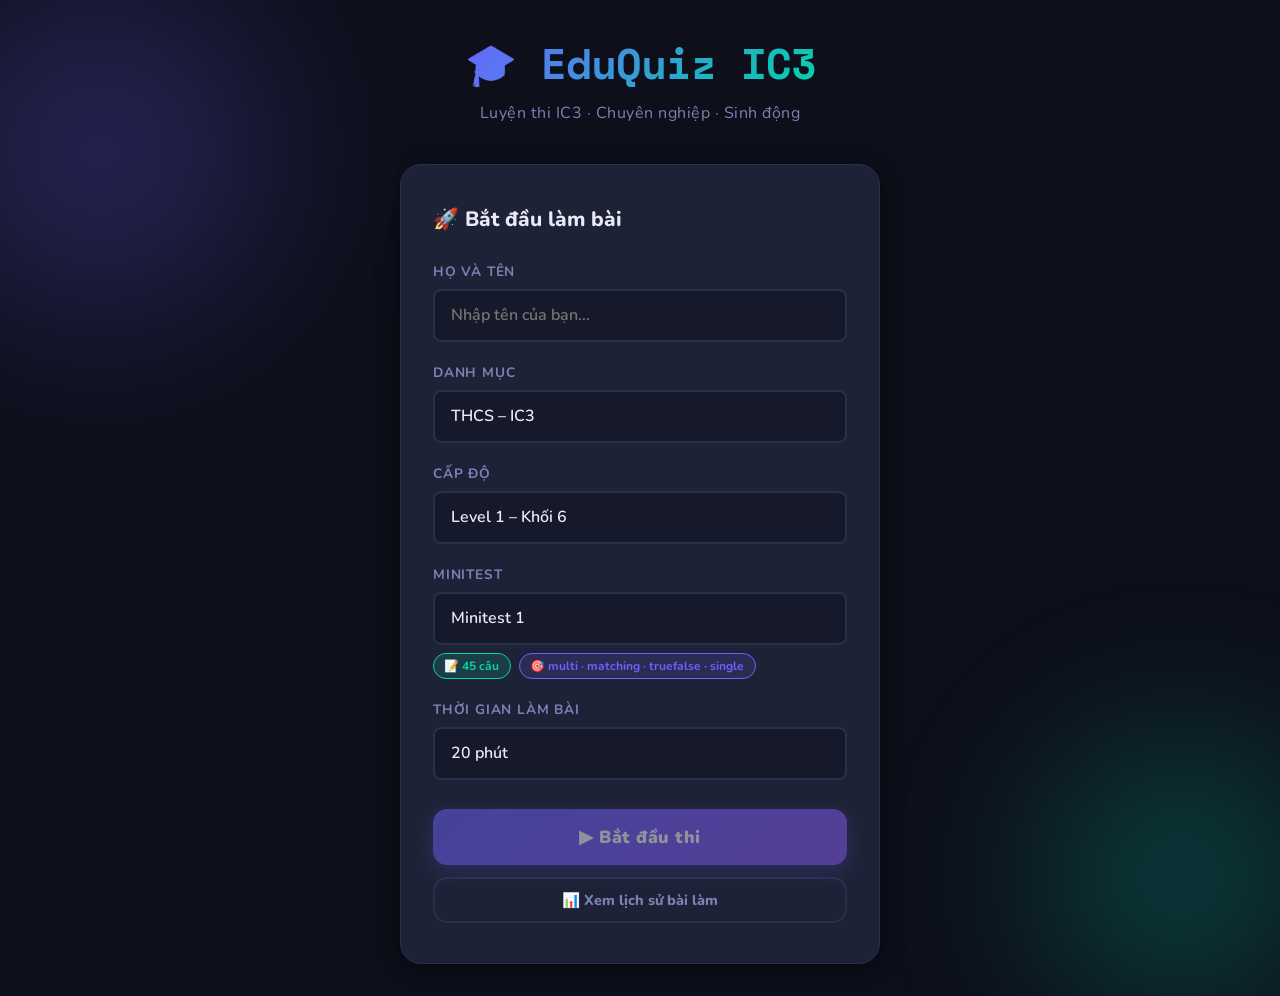
==== index.html @ 865aed41 "first commit" ====
<!DOCTYPE html>
<html lang="vi">
<head>
<meta charset="UTF-8">
<meta name="viewport" content="width=device-width, initial-scale=1.0">
<title>IC3 MiniTest – EduQuiz</title>
<link rel="preconnect" href="https://fonts.googleapis.com">
<link href="https://fonts.googleapis.com/css2?family=Nunito:wght@400;600;700;800;900&family=Space+Mono:wght@400;700&display=swap" rel="stylesheet">
<style>
:root {
  --bg:#0d0f1a; --surface:#161929; --card:#1e2236; --border:#2a2f4a;
  --text:#e8eaf6; --muted:#7b82b4;
  --accent1:#6c63ff; --accent2:#00d4aa; --accent3:#ff6b6b;
  --accent4:#ffd166; --accent5:#06d6a0; --orange:#f4845f;
  --radius:14px; --radius-sm:8px; --shadow:0 4px 24px rgba(0,0,0,.45);
}
*,*::before,*::after{box-sizing:border-box;margin:0;padding:0}
html{font-size:16px}
body{font-family:'Nunito',sans-serif;background:var(--bg);color:var(--text);min-height:100vh;overflow-x:hidden}

/* LOBBY */
#lobby{min-height:100vh;display:flex;flex-direction:column;align-items:center;justify-content:center;padding:2rem 1rem;position:relative;overflow:hidden}
#lobby::before,#lobby::after{content:'';position:absolute;border-radius:50%;filter:blur(80px);opacity:.35;pointer-events:none;animation:float 8s ease-in-out infinite alternate}
#lobby::before{width:500px;height:500px;background:radial-gradient(circle,var(--accent1),transparent 70%);top:-100px;left:-150px}
#lobby::after{width:400px;height:400px;background:radial-gradient(circle,var(--accent2),transparent 70%);bottom:-80px;right:-100px;animation-delay:-4s}
@keyframes float{from{transform:translateY(0) scale(1)}to{transform:translateY(40px) scale(1.05)}}
.lobby-logo{font-family:'Space Mono',monospace;font-size:2.6rem;font-weight:700;letter-spacing:-1px;margin-bottom:.5rem;background:linear-gradient(135deg,var(--accent1),var(--accent2));-webkit-background-clip:text;-webkit-text-fill-color:transparent}
.lobby-tagline{color:var(--muted);font-size:1rem;margin-bottom:2.5rem;letter-spacing:.5px}
.lobby-card{background:var(--card);border:1px solid var(--border);border-radius:calc(var(--radius)*1.5);padding:2.5rem 2rem;width:100%;max-width:480px;box-shadow:var(--shadow);position:relative;z-index:1}
.lobby-card h2{font-size:1.3rem;font-weight:800;margin-bottom:1.8rem;display:flex;align-items:center;gap:.6rem}
.form-group{margin-bottom:1.3rem}
.form-group label{display:block;font-size:.85rem;font-weight:700;color:var(--muted);text-transform:uppercase;letter-spacing:.8px;margin-bottom:.5rem}
.form-group input,.form-group select{width:100%;padding:.85rem 1rem;background:var(--surface);border:2px solid var(--border);border-radius:var(--radius-sm);color:var(--text);font-family:'Nunito',sans-serif;font-size:1rem;font-weight:600;outline:none;transition:border-color .2s,box-shadow .2s;appearance:none;-webkit-appearance:none}
.form-group input:focus,.form-group select:focus{border-color:var(--accent1);box-shadow:0 0 0 3px rgba(108,99,255,.2)}
.form-group select option{background:var(--surface)}
.btn-start{width:100%;padding:1rem;background:linear-gradient(135deg,var(--accent1),#8b5cf6);border:none;border-radius:var(--radius);color:#fff;font-family:'Nunito',sans-serif;font-size:1.1rem;font-weight:900;cursor:pointer;letter-spacing:.5px;margin-top:.5rem;transition:transform .15s,box-shadow .15s,opacity .15s;box-shadow:0 6px 20px rgba(108,99,255,.4)}
.btn-start:hover{transform:translateY(-2px);box-shadow:0 10px 28px rgba(108,99,255,.5)}
.btn-start:disabled{opacity:.5;cursor:not-allowed;transform:none}
.minitest-meta{display:flex;gap:.5rem;flex-wrap:wrap;margin-top:.5rem}
.chip{font-size:.75rem;font-weight:700;padding:.25rem .65rem;border-radius:100px;background:var(--surface);border:1px solid var(--border);color:var(--muted)}
.chip.green{background:rgba(6,214,160,.15);border-color:var(--accent5);color:var(--accent5)}
.chip.purple{background:rgba(108,99,255,.15);border-color:var(--accent1);color:var(--accent1)}

/* EXAM */
#exam{display:none;min-height:100vh;flex-direction:column}
.topbar{position:sticky;top:0;z-index:100;background:var(--surface);border-bottom:1px solid var(--border);display:flex;align-items:center;gap:1rem;padding:.75rem 1.5rem;flex-wrap:wrap}
.topbar-brand{font-family:'Space Mono',monospace;font-size:1rem;font-weight:700;background:linear-gradient(135deg,var(--accent1),var(--accent2));-webkit-background-clip:text;-webkit-text-fill-color:transparent;white-space:nowrap}
.topbar-info{display:flex;align-items:center;gap:.4rem;font-size:.82rem;font-weight:700;color:var(--muted);white-space:nowrap}
.timer-wrap{display:flex;align-items:center;gap:.5rem;background:var(--card);border:2px solid var(--border);border-radius:var(--radius-sm);padding:.35rem .9rem;margin-left:auto}
#timer-display{font-family:'Space Mono',monospace;font-size:1.05rem;font-weight:700;color:var(--accent2);min-width:5ch;transition:color .3s}
#timer-display.warning{color:var(--accent4);animation:pulse .8s ease-in-out infinite}
#timer-display.danger{color:var(--accent3);animation:pulse .4s ease-in-out infinite}
@keyframes pulse{0%,100%{opacity:1}50%{opacity:.5}}
.progress-bar-wrap{width:100%;height:4px;background:var(--border)}
.progress-bar-fill{height:100%;background:linear-gradient(90deg,var(--accent1),var(--accent2));transition:width .3s ease;border-radius:2px}
.btn-submit-top{padding:.5rem 1.2rem;background:linear-gradient(135deg,var(--accent3),#e05252);border:none;border-radius:var(--radius-sm);color:#fff;font-family:'Nunito',sans-serif;font-size:.88rem;font-weight:800;cursor:pointer;transition:transform .15s,box-shadow .15s;box-shadow:0 3px 10px rgba(255,107,107,.3);white-space:nowrap}
.btn-submit-top:hover{transform:translateY(-1px);box-shadow:0 6px 14px rgba(255,107,107,.4)}
.exam-body{display:flex;flex:1;overflow:hidden;height:calc(100vh - 56px)}
.sidebar{width:220px;min-width:220px;background:var(--surface);border-right:1px solid var(--border);overflow-y:auto;padding:1rem .75rem;display:flex;flex-direction:column;gap:.5rem}
.sidebar-title{font-size:.75rem;font-weight:800;text-transform:uppercase;letter-spacing:1px;color:var(--muted);padding:0 .25rem .5rem;border-bottom:1px solid var(--border);margin-bottom:.25rem}
.q-grid{display:grid;grid-template-columns:repeat(4,1fr);gap:.35rem}
.q-btn{aspect-ratio:1;border:2px solid var(--border);border-radius:var(--radius-sm);background:var(--card);color:var(--muted);font-family:'Nunito',sans-serif;font-size:.78rem;font-weight:800;cursor:pointer;display:flex;align-items:center;justify-content:center;transition:all .15s;position:relative}
.q-btn:hover{border-color:var(--accent1);color:var(--accent1)}
.q-btn.active{border-color:var(--accent1);background:rgba(108,99,255,.2);color:var(--accent1)}
.q-btn.answered{border-color:var(--accent2);background:rgba(0,212,170,.15);color:var(--accent2)}
.q-btn.flagged{border-color:var(--accent4);background:rgba(255,209,102,.1)}
.q-btn.flagged::after{content:'⚑';position:absolute;top:-4px;right:-4px;font-size:.6rem;color:var(--accent4)}
.q-btn.answered.flagged{border-color:var(--accent4)}
.legend{margin-top:auto;padding-top:.75rem;border-top:1px solid var(--border);display:flex;flex-direction:column;gap:.35rem}
.legend-item{display:flex;align-items:center;gap:.5rem;font-size:.72rem;color:var(--muted)}
.legend-dot{width:10px;height:10px;border-radius:2px;border:2px solid}
.legend-dot.answered{border-color:var(--accent2);background:rgba(0,212,170,.3)}
.legend-dot.flagged{border-color:var(--accent4);background:rgba(255,209,102,.2)}
.legend-dot.unanswered{border-color:var(--border);background:var(--card)}
.q-panel{flex:1;overflow-y:auto;padding:2rem 2rem 5rem;max-width:860px;margin:0 auto;width:100%}
.q-card{background:var(--card);border:1px solid var(--border);border-radius:var(--radius);padding:2rem;margin-bottom:1.5rem;animation:slideIn .25s ease}
@keyframes slideIn{from{opacity:0;transform:translateY(12px)}to{opacity:1;transform:translateY(0)}}
.q-header{display:flex;align-items:flex-start;gap:1rem;margin-bottom:1.5rem}
.q-badge{flex-shrink:0;width:38px;height:38px;border-radius:10px;background:linear-gradient(135deg,var(--accent1),#8b5cf6);display:flex;align-items:center;justify-content:center;font-family:'Space Mono',monospace;font-size:.82rem;font-weight:700;color:#fff}
.q-meta{display:flex;flex-direction:column;gap:.3rem;flex:1}
.q-type-badge{display:inline-flex;align-items:center;gap:.3rem;font-size:.72rem;font-weight:800;text-transform:uppercase;letter-spacing:.8px;padding:.2rem .6rem;border-radius:100px;background:rgba(108,99,255,.15);color:var(--accent1);border:1px solid rgba(108,99,255,.3);width:fit-content}
.q-text{font-size:1.05rem;font-weight:700;line-height:1.65;color:var(--text)}
.q-img-notice{display:flex;align-items:center;gap:.6rem;padding:.65rem 1rem;background:rgba(255,209,102,.07);border:1px dashed rgba(255,209,102,.4);border-radius:var(--radius-sm);font-size:.82rem;color:var(--accent4);margin-bottom:1rem;font-weight:700}

/* options */
.options-list{display:flex;flex-direction:column;gap:.65rem}
.option-btn{display:flex;align-items:flex-start;gap:.9rem;padding:1rem 1.1rem;background:var(--surface);border:2px solid var(--border);border-radius:var(--radius);cursor:pointer;transition:border-color .15s,background .15s,transform .1s;text-align:left;width:100%;font-family:'Nunito',sans-serif;font-size:.97rem;font-weight:600;color:var(--text);line-height:1.5}
.option-btn:hover{border-color:var(--accent1);background:rgba(108,99,255,.07);transform:translateX(3px)}
.option-btn.selected{border-color:var(--accent1);background:rgba(108,99,255,.15);transform:translateX(3px)}
.option-btn.selected.c0{border-color:#e040fb;background:rgba(224,64,251,.12)}
.option-btn.selected.c1{border-color:var(--accent4);background:rgba(255,209,102,.1)}
.option-btn.selected.c2{border-color:var(--accent2);background:rgba(0,212,170,.1)}
.option-btn.selected.c3{border-color:var(--orange);background:rgba(244,132,95,.1)}
.option-btn.selected.c4{border-color:#38bdf8;background:rgba(56,189,248,.1)}
.option-btn.selected.c5{border-color:var(--accent5);background:rgba(6,214,160,.1)}
.option-marker{flex-shrink:0;width:28px;height:28px;border-radius:50%;border:2px solid var(--border);display:flex;align-items:center;justify-content:center;font-size:.8rem;font-weight:800;color:var(--muted);background:var(--card);transition:all .15s;font-family:'Space Mono',monospace}
.option-btn.selected .option-marker{background:var(--accent1);border-color:var(--accent1);color:#fff}
.option-btn:hover .option-marker{border-color:var(--accent1);color:var(--accent1)}
.option-btn.multi-style .option-marker{border-radius:6px}

/* true/false */
.tf-table{width:100%;border-collapse:separate;border-spacing:0 .5rem}
.tf-table th{font-size:.78rem;font-weight:800;text-transform:uppercase;letter-spacing:.8px;color:var(--muted);padding:.5rem .75rem}
.tf-table th:last-child,.tf-table th:nth-last-child(2){text-align:center;width:80px}
.tf-row td{background:var(--surface);padding:.85rem .75rem;font-size:.95rem;font-weight:600;border:1px solid var(--border)}
.tf-row td:first-child{border-radius:var(--radius-sm) 0 0 var(--radius-sm);padding-left:1.1rem}
.tf-row td:last-child{border-radius:0 var(--radius-sm) var(--radius-sm) 0}
.tf-btn-cell{text-align:center;border-left:none !important}
.tf-btn{width:64px;padding:.45rem .5rem;border-radius:var(--radius-sm);border:2px solid var(--border);background:var(--card);color:var(--muted);font-family:'Nunito',sans-serif;font-size:.82rem;font-weight:800;cursor:pointer;transition:all .15s}
.tf-btn:hover{border-color:var(--accent1);color:var(--accent1)}
.tf-btn.selected-true{border-color:var(--accent5);background:rgba(6,214,160,.2);color:var(--accent5)}
.tf-btn.selected-false{border-color:var(--accent3);background:rgba(255,107,107,.2);color:var(--accent3)}

/* matching */
.matching-container{display:flex;gap:1.5rem;align-items:flex-start}
.matching-col{flex:1;display:flex;flex-direction:column;gap:.5rem}
.matching-col-title{font-size:.75rem;font-weight:800;text-transform:uppercase;letter-spacing:.8px;color:var(--muted);margin-bottom:.35rem;padding-left:.25rem}
.match-left-item{display:flex;align-items:center;gap:.6rem;padding:.7rem .9rem;background:var(--surface);border:2px solid var(--border);border-radius:var(--radius-sm);font-size:.92rem;font-weight:700;cursor:pointer;transition:all .15s;min-height:50px}
.match-left-item:hover,.match-left-item.selecting{border-color:var(--accent1);background:rgba(108,99,255,.1)}
.match-left-item.matched{border-color:var(--accent2);background:rgba(0,212,170,.08)}
.match-dot{width:10px;height:10px;border-radius:50%;border:2px solid var(--border);flex-shrink:0;transition:all .15s}
.match-left-item.selecting .match-dot{border-color:var(--accent1);background:var(--accent1)}
.match-left-item.matched .match-dot{border-color:var(--accent2);background:var(--accent2)}
.match-arrow{display:flex;flex-direction:column;justify-content:center;padding-top:1.8rem;color:var(--muted);font-size:1.3rem;align-items:center;min-width:24px}
.match-right-item{display:flex;align-items:center;padding:.7rem .9rem;background:var(--surface);border:2px solid var(--border);border-radius:var(--radius-sm);font-size:.92rem;font-weight:600;color:var(--muted);cursor:pointer;transition:all .15s;min-height:50px}
.match-right-item:hover{border-color:var(--accent4);background:rgba(255,209,102,.08);color:var(--text)}
.match-right-item.used{border-color:var(--accent2);background:rgba(0,212,170,.08);color:var(--accent2);opacity:.7;pointer-events:none}
.match-pairs-display{margin-top:1rem;display:flex;flex-direction:column;gap:.45rem}
.match-pair-row{display:flex;align-items:center;gap:.7rem;padding:.55rem .9rem;background:rgba(0,212,170,.06);border:1px solid rgba(0,212,170,.3);border-radius:var(--radius-sm);font-size:.88rem;font-weight:700;animation:popIn .2s ease}
@keyframes popIn{from{transform:scale(.95);opacity:0}to{transform:scale(1);opacity:1}}
.match-pair-row .pair-left{color:var(--text);flex:1}
.match-pair-row .pair-arrow{color:var(--accent2)}
.match-pair-row .pair-right{color:var(--accent2);flex:1}
.match-pair-row .pair-remove{background:none;border:none;color:var(--accent3);cursor:pointer;font-size:1rem;padding:0 .25rem;opacity:.7;transition:opacity .15s}
.match-pair-row .pair-remove:hover{opacity:1}
.match-hint{font-size:.8rem;color:var(--muted);background:rgba(108,99,255,.08);border:1px solid rgba(108,99,255,.2);border-radius:var(--radius-sm);padding:.5rem .75rem;margin-bottom:1rem;display:flex;align-items:center;gap:.5rem}

/* nav */
.q-nav{display:flex;gap:.75rem;margin-top:1.5rem;flex-wrap:wrap}
.btn-nav{padding:.7rem 1.5rem;border-radius:var(--radius);border:2px solid var(--border);background:var(--surface);color:var(--text);font-family:'Nunito',sans-serif;font-size:.92rem;font-weight:800;cursor:pointer;transition:all .15s;display:flex;align-items:center;gap:.5rem}
.btn-nav:hover:not(:disabled){border-color:var(--accent1);color:var(--accent1);transform:translateY(-1px)}
.btn-nav:disabled{opacity:.35;cursor:not-allowed}
.btn-flag{border-color:var(--accent4);color:var(--accent4);background:rgba(255,209,102,.05);margin-left:auto}
.btn-flag:hover{background:rgba(255,209,102,.15) !important;border-color:var(--accent4) !important;color:var(--accent4) !important;transform:none !important}
.btn-flag.flagged{background:rgba(255,209,102,.2) !important}
.btn-next-primary{background:linear-gradient(135deg,var(--accent1),#8b5cf6);border-color:transparent;color:#fff;box-shadow:0 3px 12px rgba(108,99,255,.35)}
.btn-next-primary:hover{transform:translateY(-1px) !important;box-shadow:0 6px 18px rgba(108,99,255,.45) !important;border-color:transparent !important;color:#fff !important}

/* RESULT */
.result-card{background:var(--card);border:1px solid var(--border);border-radius:calc(var(--radius)*1.5);padding:2.5rem 2rem;width:100%;max-width:600px;box-shadow:var(--shadow);text-align:center;position:relative;z-index:1;animation:slideIn .4s ease}
.result-emoji{font-size:4rem;margin-bottom:.5rem;display:block;animation:bounce .6s ease .3s both}
@keyframes bounce{0%,100%{transform:translateY(0) scale(1)}50%{transform:translateY(-16px) scale(1.1)}}
.result-score{font-family:'Space Mono',monospace;font-size:4rem;font-weight:700;background:linear-gradient(135deg,var(--accent1),var(--accent2));-webkit-background-clip:text;-webkit-text-fill-color:transparent;line-height:1;margin-bottom:.5rem}
.result-label{font-size:1.05rem;font-weight:700;color:var(--muted);margin-bottom:1.2rem}
.integrity-badge{display:flex;align-items:center;justify-content:center;gap:.4rem;font-size:.78rem;font-weight:800;padding:.35rem .9rem;border-radius:100px;margin-bottom:1.5rem;border:1px solid}
.result-stats{display:grid;grid-template-columns:repeat(3,1fr);gap:.75rem;margin-bottom:1.5rem}
.result-stat{background:var(--surface);border:1px solid var(--border);border-radius:var(--radius);padding:1rem .75rem}
.result-stat-val{font-family:'Space Mono',monospace;font-size:1.6rem;font-weight:700;margin-bottom:.2rem}
.result-stat-lbl{font-size:.72rem;font-weight:700;color:var(--muted);text-transform:uppercase;letter-spacing:.6px}
.result-stat.correct .result-stat-val{color:var(--accent5)}
.result-stat.incorrect .result-stat-val{color:var(--accent3)}
.result-stat.skipped .result-stat-val{color:var(--accent4)}
.review-list{text-align:left;max-height:240px;overflow-y:auto;border:1px solid var(--border);border-radius:var(--radius);margin-bottom:1.5rem}
.review-item{display:flex;align-items:center;gap:.75rem;padding:.65rem 1rem;border-bottom:1px solid var(--border);font-size:.88rem;font-weight:600}
.review-item:last-child{border-bottom:none}
.review-item .ri-num{font-family:'Space Mono',monospace;font-size:.78rem;color:var(--muted);min-width:2.5ch}
.review-item .ri-icon{font-size:1rem}
.review-item .ri-text{flex:1;color:var(--text)}
.review-item.correct .ri-icon{color:var(--accent5)}
.review-item.incorrect .ri-icon{color:var(--accent3)}
.review-item.skipped .ri-icon{color:var(--accent4)}
.btn-retry{width:100%;padding:.9rem;background:linear-gradient(135deg,var(--accent2),#00b893);border:none;border-radius:var(--radius);color:#fff;font-family:'Nunito',sans-serif;font-size:1rem;font-weight:900;cursor:pointer;transition:transform .15s,box-shadow .15s;box-shadow:0 4px 16px rgba(0,212,170,.3)}
.btn-retry:hover{transform:translateY(-2px);box-shadow:0 8px 22px rgba(0,212,170,.4)}
.btn-secondary{width:100%;padding:.7rem;background:transparent;border:2px solid var(--border);border-radius:var(--radius);color:var(--muted);font-family:'Nunito',sans-serif;font-size:.9rem;font-weight:800;cursor:pointer;transition:all .15s;margin-top:.75rem}
.btn-secondary:hover{border-color:var(--accent1);color:var(--accent1)}

/* RECORDS MODAL */
.modal-overlay{position:fixed;inset:0;background:rgba(0,0,0,.75);z-index:200;display:flex;align-items:center;justify-content:center;padding:1rem;backdrop-filter:blur(4px)}
.modal-box{background:var(--card);border:1px solid var(--border);border-radius:calc(var(--radius)*1.5);padding:2rem;width:100%;max-width:800px;max-height:90vh;overflow-y:auto;box-shadow:var(--shadow)}
.modal-box h3{font-size:1.2rem;font-weight:800;margin-bottom:1.2rem;display:flex;align-items:center;gap:.5rem}
.modal-close{margin-left:auto;background:none;border:none;color:var(--muted);font-size:1.3rem;cursor:pointer;transition:color .15s;line-height:1}
.modal-close:hover{color:var(--text)}
.modal-actions{display:flex;gap:.5rem;margin-bottom:1rem;flex-wrap:wrap}
.btn-export{padding:.5rem 1rem;background:rgba(108,99,255,.15);border:1px solid rgba(108,99,255,.3);color:var(--accent1);border-radius:var(--radius-sm);font-family:'Nunito',sans-serif;font-size:.82rem;font-weight:800;cursor:pointer;transition:all .15s}
.btn-export:hover{background:rgba(108,99,255,.25)}
.btn-danger{padding:.5rem 1rem;background:rgba(255,107,107,.1);border:1px solid rgba(255,107,107,.3);color:var(--accent3);border-radius:var(--radius-sm);font-family:'Nunito',sans-serif;font-size:.82rem;font-weight:800;cursor:pointer;transition:all .15s}
.btn-danger:hover{background:rgba(255,107,107,.2)}
.records-table{width:100%;border-collapse:collapse;font-size:.83rem}
.records-table th{text-align:left;padding:.6rem .75rem;font-size:.72rem;font-weight:800;text-transform:uppercase;letter-spacing:.8px;color:var(--muted);border-bottom:2px solid var(--border)}
.records-table td{padding:.6rem .75rem;border-bottom:1px solid var(--border);font-weight:600;vertical-align:top}
.records-table tr:last-child td{border-bottom:none}
.pass{color:var(--accent5);font-weight:800}
.fail{color:var(--accent3);font-weight:800}
.warn{color:var(--accent4)}
.no-records{text-align:center;padding:3rem;color:var(--muted);font-size:.95rem}

::-webkit-scrollbar{width:6px}
::-webkit-scrollbar-track{background:transparent}
::-webkit-scrollbar-thumb{background:var(--border);border-radius:3px}
::-webkit-scrollbar-thumb:hover{background:var(--muted)}

@media(max-width:720px){
  .sidebar{width:160px;min-width:160px}
  .q-panel{padding:1rem 1rem 5rem}
  .matching-container{flex-direction:column}
  .match-arrow{display:none}
  .topbar{padding:.5rem .75rem}
  .q-grid{grid-template-columns:repeat(3,1fr)}
}
@media(max-width:500px){
  .exam-body{flex-direction:column;height:auto}
  .sidebar{width:100%;min-width:unset;height:auto;max-height:160px;border-right:none;border-bottom:1px solid var(--border)}
  .q-panel{overflow-y:unset;height:auto}
}
.confetti-piece{position:fixed;top:-20px;border-radius:3px;animation:confettiFall linear forwards;pointer-events:none;z-index:9999}
@keyframes confettiFall{to{transform:translateY(110vh) rotate(720deg);opacity:0}}
</style>
</head>
<body>

<!-- LOBBY -->
<div id="lobby">
  <div class="lobby-logo">🎓 EduQuiz IC3</div>
  <div class="lobby-tagline">Luyện thi IC3 · Chuyên nghiệp · Sinh động</div>
  <div class="lobby-card">
    <h2>🚀 Bắt đầu làm bài</h2>
    <div class="form-group">
      <label>Họ và tên</label>
      <input type="text" id="studentName" placeholder="Nhập tên của bạn..." autocomplete="off">
    </div>
    <div class="form-group">
      <label>Danh mục</label>
      <select id="categorySelect"></select>
    </div>
    <div class="form-group">
      <label>Cấp độ</label>
      <select id="levelSelect"></select>
    </div>
    <div class="form-group">
      <label>Minitest</label>
      <select id="minitestSelect"></select>
      <div class="minitest-meta" id="minitestMeta"></div>
    </div>
    <div class="form-group">
      <label>Thời gian làm bài</label>
      <select id="timeSelect">
        <option value="1200">20 phút</option>
        <option value="1800">30 phút</option>
        <option value="2700">45 phút</option>
        <option value="3600">60 phút</option>
        <option value="600">10 phút (Demo)</option>
      </select>
    </div>
    <button class="btn-start" id="btnStart" onclick="startExam()" disabled>▶ Bắt đầu thi</button>
    <button class="btn-secondary" onclick="showRecords()">📊 Xem lịch sử bài làm</button>
  </div>
</div>

<!-- EXAM -->
<div id="exam">
  <div class="topbar">
    <div class="topbar-brand">🎓 IC3</div>
    <div class="topbar-info" id="topbarInfo"></div>
    <div class="timer-wrap"><span>⏱</span><span id="timer-display">20:00</span></div>
    <button class="btn-submit-top" onclick="confirmSubmit()">Nộp bài ✓</button>
  </div>
  <div class="progress-bar-wrap"><div class="progress-bar-fill" id="progressFill" style="width:0%"></div></div>
  <div class="exam-body">
    <div class="sidebar">
      <div class="sidebar-title">📋 Câu hỏi</div>
      <div class="q-grid" id="qGrid"></div>
      <div class="legend">
        <div class="legend-item"><div class="legend-dot answered"></div> Đã trả lời</div>
        <div class="legend-item"><div class="legend-dot flagged"></div> Đánh dấu</div>
        <div class="legend-item"><div class="legend-dot unanswered"></div> Chưa trả lời</div>
      </div>
    </div>
    <div class="q-panel" id="qPanel"></div>
  </div>
</div>

<!-- RESULT -->
<div id="result" style="display:none;min-height:100vh;align-items:center;justify-content:center;padding:2rem 1rem;flex-direction:column;position:relative;overflow:hidden;">
  <div style="position:absolute;inset:0;background:radial-gradient(ellipse at center top,rgba(108,99,255,.2),transparent 60%);pointer-events:none;"></div>
  <div class="result-card">
    <span class="result-emoji" id="resultEmoji">🎉</span>
    <div class="result-score" id="resultScore">0%</div>
    <div class="result-label" id="resultLabel">Kết quả bài thi</div>
    <div class="integrity-badge" id="integrityBadge"></div>
    <div class="result-stats">
      <div class="result-stat correct"><div class="result-stat-val" id="rCorrect">0</div><div class="result-stat-lbl">Đúng</div></div>
      <div class="result-stat incorrect"><div class="result-stat-val" id="rIncorrect">0</div><div class="result-stat-lbl">Sai</div></div>
      <div class="result-stat skipped"><div class="result-stat-val" id="rSkipped">0</div><div class="result-stat-lbl">Bỏ qua</div></div>
    </div>
    <div class="review-list" id="reviewList"></div>
    <button class="btn-retry" onclick="backToLobby()">🔄 Làm lại / Chọn bài khác</button>
    <button class="btn-secondary" onclick="showRecords()">📊 Xem lịch sử bài làm</button>
  </div>
</div>

<!-- RECORDS MODAL -->
<div id="recordsModal" class="modal-overlay" style="display:none;" onclick="closeModalBg(event)">
  <div class="modal-box">
    <h3>📊 Lịch sử bài làm <button class="modal-close" onclick="closeRecords()">✕</button></h3>
    <div class="modal-actions">
      <button class="btn-export" onclick="exportCSV()">⬇ Xuất CSV (Excel)</button>
      <button class="btn-danger" onclick="clearRecords()">🗑 Xóa tất cả</button>
    </div>
    <div id="recordsContent"></div>
  </div>
</div>

<script>
/* ============================================================
   STATE
   ============================================================ */
const State = {
  quizData:  null,
  questions: [],
  answers:   {},      // { qi: value }
  flags:     new Set(),
  current:   0,
  timer:     null,
  timeLeft:  1200,
  matching:  {},      // { qi: { left: right } }
  matchSel:  {},      // { qi: selectedLeft | null }
  session:   {}
};

/* ============================================================
   ANTI-CHEAT: VISIBILITY TRACKING
   ============================================================ */
document.addEventListener('visibilitychange', () => {
  if (!State.session.startTime) return;
  if (document.hidden) {
    State.session.tabSwitches++;
    flushQTime(State.current);
  } else {
    State.session.qStart[State.current] = Date.now();
  }
});

window.addEventListener('blur', () => {
  if (State.session.startTime) flushQTime(State.current);
});

function flushQTime(qi) {
  const t = State.session.qStart[qi];
  if (!t) return;
  State.session.qTimes[qi] = (State.session.qTimes[qi] || 0) + Math.round((Date.now() - t) / 1000);
  delete State.session.qStart[qi];
}

function beginQTime(qi) {
  // flush previous
  flushQTime(State.current);
  State.session.qStart[qi] = Date.now();
}

/* ============================================================
   LOAD DATA
   ============================================================ */
async function loadData() {
  try {
    const res = await fetch('quiz_data.json');
    if (!res.ok) throw 0;
    State.quizData = await res.json();
  } catch {
    State.quizData = DEMO_DATA;
  }
  initLobby();
}

/* ============================================================
   LOBBY
   ============================================================ */
function initLobby() {
  const catSel = document.getElementById('categorySelect');
  const lvlSel = document.getElementById('levelSelect');
  const mtSel  = document.getElementById('minitestSelect');

  catSel.innerHTML = '';
  State.quizData.categories.forEach(c => catSel.appendChild(new Option(c.name, c.id)));

  const refreshLevels = () => {
    const cat = State.quizData.categories.find(c => c.id === catSel.value);
    lvlSel.innerHTML = '';
    (cat?.levels || []).forEach(lv => lvlSel.appendChild(new Option(lv.name, lv.id)));
    refreshMinitests();
  };

  const refreshMinitests = () => {
    const cat = State.quizData.categories.find(c => c.id === catSel.value);
    const lv  = cat?.levels.find(l => l.id === lvlSel.value);
    mtSel.innerHTML = '';
    Object.keys(lv?.minitests || {}).forEach(n => mtSel.appendChild(new Option(n, n)));
    refreshMeta();
  };

  const refreshMeta = () => {
    const cat = State.quizData.categories.find(c => c.id === catSel.value);
    const lv  = cat?.levels.find(l => l.id === lvlSel.value);
    const qs  = lv?.minitests?.[mtSel.value] || [];
    const el  = document.getElementById('minitestMeta');
    if (qs.length) {
      const types = [...new Set(qs.map(q => q.type))];
      el.innerHTML = `<span class="chip green">📝 ${qs.length} câu</span>
                      <span class="chip purple">🎯 ${types.join(' · ')}</span>`;
    } else {
      el.innerHTML = '';
    }
    document.getElementById('btnStart').disabled =
      !qs.length || !document.getElementById('studentName').value.trim();
  };

  catSel.addEventListener('change', refreshLevels);
  lvlSel.addEventListener('change', refreshMinitests);
  mtSel.addEventListener('change', refreshMeta);
  document.getElementById('studentName').addEventListener('input', refreshMeta);
  refreshLevels();
}

/* ============================================================
   START EXAM
   ============================================================ */
function startExam() {
  const name   = document.getElementById('studentName').value.trim();
  const catId  = document.getElementById('categorySelect').value;
  const lvlId  = document.getElementById('levelSelect').value;
  const mtName = document.getElementById('minitestSelect').value;
  if (!name) return;

  const cat = State.quizData.categories.find(c => c.id === catId);
  const lv  = cat?.levels.find(l => l.id === lvlId);
  const qs  = lv?.minitests?.[mtName] || [];
  if (!qs.length) return;

  // Deep-clone and prepare (shuffle questions + options, keep answers)
  State.questions = prepareQuestions(qs);
  State.answers   = {};
  State.flags     = new Set();
  State.current   = 0;
  State.matching  = {};
  State.matchSel  = {};
  State.timeLeft  = parseInt(document.getElementById('timeSelect').value, 10);

  State.session = {
    studentName:  name,
    category:     cat?.name || catId,
    level:        lv?.name  || lvlId,
    minitest:     mtName,
    startTime:    Date.now(),
    totalTime:    State.timeLeft,
    tabSwitches:  0,
    clicks:       0,
    qTimes:       {},
    qStart:       { 0: Date.now() },
    timedOut:     false,
  };

  document.getElementById('lobby').style.display  = 'none';
  document.getElementById('exam').style.display   = 'flex';
  document.getElementById('result').style.display = 'none';
  document.getElementById('topbarInfo').textContent = `👤 ${name} · ${mtName}`;

  buildSidebar();
  renderQuestion(0);
  startTimer();
}

/* ============================================================
   PREPARE: shuffle questions AND options, keep correct[] correct
   ============================================================ */
function prepareQuestions(rawQs) {
  // Shuffle question ORDER
  const qs = shuffle(JSON.parse(JSON.stringify(rawQs)));

  qs.forEach(q => {
    if ((q.type === 'single' || q.type === 'multi') && Array.isArray(q.options)) {
      // Shuffle options — correct[] references text content, so still matches
      q.options = shuffle(q.options);
    }
    if (q.type === 'truefalse' && Array.isArray(q.statements)) {
      // Shuffle statement rows — answer is inside each statement object
      q.statements = shuffle(q.statements);
    }
    if (q.type === 'matching' && Array.isArray(q.pairs) && q.pairs.length > 0) {
      // Produce shuffled display columns; pairs[] kept for grading
      q._leftShuffled  = shuffle(q.pairs.map(p => p.left));
      q._rightShuffled = shuffle([...new Set(q.pairs.map(p => p.right))]);
    }
  });

  return qs;
}

/* ============================================================
   TIMER
   ============================================================ */
function startTimer() {
  clearInterval(State.timer);
  updateTimerDisplay();
  State.timer = setInterval(() => {
    State.timeLeft--;
    updateTimerDisplay();
    if (State.timeLeft <= 0) { clearInterval(State.timer); autoSubmit(); }
  }, 1000);
}

function updateTimerDisplay() {
  const el = document.getElementById('timer-display');
  const m  = Math.floor(State.timeLeft / 60);
  const s  = State.timeLeft % 60;
  el.textContent = `${String(m).padStart(2,'0')}:${String(s).padStart(2,'0')}`;
  el.className   = State.timeLeft <= 60 ? 'danger' : State.timeLeft <= 180 ? 'warning' : '';
}

/* ============================================================
   SIDEBAR
   ============================================================ */
function buildSidebar() {
  const grid = document.getElementById('qGrid');
  grid.innerHTML = '';
  State.questions.forEach((_, i) => {
    const b = document.createElement('button');
    b.className   = 'q-btn';
    b.id          = `qbtn-${i}`;
    b.textContent = i + 1;
    b.onclick     = () => jumpTo(i);
    grid.appendChild(b);
  });
}

function updateSidebar() {
  State.questions.forEach((_, i) => {
    const b = document.getElementById(`qbtn-${i}`);
    if (!b) return;
    let cls = 'q-btn';
    if (i === State.current) cls += ' active';
    if (isAnswered(i))       cls += ' answered';
    if (State.flags.has(i))  cls += ' flagged';
    b.className = cls;
  });
  const done = State.questions.filter((_, i) => isAnswered(i)).length;
  document.getElementById('progressFill').style.width =
    `${(done / State.questions.length) * 100}%`;
}

function isAnswered(i) {
  const q = State.questions[i];
  if (!q) return false;
  if (q.type === 'matching') {
    if (!q.pairs || q.pairs.length === 0) return false; // image-only questions
    return Object.keys(State.matching[i] || {}).length > 0;
  }
  if (q.type === 'truefalse') {
    return Object.keys(State.answers[i] || {}).length === (q.statements?.length || 0);
  }
  const a = State.answers[i];
  return a !== undefined && a !== null && (Array.isArray(a) ? a.length > 0 : true);
}

/* ============================================================
   NAVIGATION
   ============================================================ */
function jumpTo(i) {
  beginQTime(i);
  State.current = i;
  renderQuestion(i);
}

function prevQ() { if (State.current > 0) jumpTo(State.current - 1); }
function nextQ() { if (State.current < State.questions.length - 1) jumpTo(State.current + 1); }

/* ============================================================
   RENDER QUESTION
   ============================================================ */
function renderQuestion(idx) {
  State.current = idx;
  const q = State.questions[idx];
  const panel = document.getElementById('qPanel');

  const TYPE = {
    single:    ['◎','Một lựa chọn'],
    multi:     ['☑','Nhiều lựa chọn'],
    truefalse: ['⇄','Đúng / Sai'],
    matching:  ['↔','Nối cột'],
  };
  const [icon, lbl] = TYPE[q.type] || ['?', q.type];

  const navPrev = `<button class="btn-nav" onclick="prevQ()" ${idx===0?'disabled':''}>← Câu trước</button>`;
  const navNext = idx < State.questions.length - 1
    ? `<button class="btn-nav btn-next-primary" onclick="nextQ()">Câu tiếp →</button>`
    : `<button class="btn-nav" style="background:rgba(6,214,160,.15);border-color:var(--accent5);color:var(--accent5);" onclick="confirmSubmit()">Nộp bài ✓</button>`;
  const navFlag = `<button class="btn-nav btn-flag ${State.flags.has(idx)?'flagged':''}" onclick="toggleFlag(${idx})">
    ${State.flags.has(idx) ? '⚑ Bỏ đánh dấu' : '⚐ Đánh dấu'}
  </button>`;

  const imgNotice = q.image
    ? `<div class="q-img-notice">🖼️ Câu hỏi này có hình ảnh — vui lòng xem đề thi in để tham khảo hình minh họa.</div>`
    : '';

  panel.innerHTML = `
    <div class="q-card">
      <div class="q-header">
        <div class="q-badge">${idx+1}</div>
        <div class="q-meta">
          <div class="q-type-badge">${icon} ${lbl}</div>
          <div class="q-text">${q.question}</div>
        </div>
      </div>
      ${imgNotice}
      <div id="q-body"></div>
    </div>
    <div class="q-nav">${navPrev}${navNext}${navFlag}</div>`;

  const renders = { single: renderSingle, multi: renderMulti, truefalse: renderTrueFalse, matching: renderMatching };
  (renders[q.type] || (() => {}))(q, idx);

  updateSidebar();
  panel.scrollTop = 0;
}

/* ── SINGLE ── */
function renderSingle(q, qi) {
  const current = State.answers[qi];
  const ALPHA   = 'ABCDEFGHIJ';
  document.getElementById('q-body').innerHTML = `<div class="options-list">${
    (q.options || []).map((opt, j) => `
      <button class="option-btn ${current===opt?'selected':''}"
              data-qi="${qi}" data-val="${encodeURIComponent(opt)}"
              onclick="selectSingle(this)">
        <div class="option-marker">${ALPHA[j] ?? j+1}</div>
        <span>${opt}</span>
      </button>`).join('')
  }</div>`;
}

function selectSingle(el) {
  const qi  = parseInt(el.dataset.qi);
  const val = decodeURIComponent(el.dataset.val);
  State.answers[qi] = val;
  State.session.clicks++;
  document.querySelectorAll('#q-body .option-btn').forEach(b => b.classList.remove('selected'));
  el.classList.add('selected');
  animatePick(el);
  updateSidebar();
}

/* ── MULTI ── */
function renderMulti(q, qi) {
  const current = State.answers[qi] || [];
  const ALPHA   = 'ABCDEFGHIJ';
  const COLORS  = ['c0','c1','c2','c3','c4','c5'];
  const hint    = q.correct?.length ? `Chọn ${q.correct.length} đáp án đúng` : 'Chọn tất cả đáp án đúng';
  document.getElementById('q-body').innerHTML = `
    <div style="font-size:.8rem;color:var(--muted);margin-bottom:.8rem;">💡 ${hint}</div>
    <div class="options-list">${
      (q.options || []).map((opt, j) => {
        const cc  = COLORS[j % COLORS.length];
        const sel = current.includes(opt) ? `selected ${cc}` : '';
        return `<button class="option-btn multi-style ${sel}"
                        data-qi="${qi}" data-val="${encodeURIComponent(opt)}" data-cc="${cc}"
                        onclick="selectMulti(this)">
          <div class="option-marker">${ALPHA[j] ?? j+1}</div>
          <span>${opt}</span>
        </button>`;
      }).join('')
    }</div>`;
}

function selectMulti(el) {
  const qi  = parseInt(el.dataset.qi);
  const val = decodeURIComponent(el.dataset.val);
  const cc  = el.dataset.cc;
  if (!State.answers[qi]) State.answers[qi] = [];
  const arr = State.answers[qi];
  const idx = arr.indexOf(val);
  if (idx >= 0) {
    arr.splice(idx, 1);
    el.classList.remove('selected','c0','c1','c2','c3','c4','c5');
  } else {
    arr.push(val);
    el.classList.add('selected', cc);
    animatePick(el);
  }
  State.session.clicks++;
  updateSidebar();
}

/* ── TRUE/FALSE ── */
function renderTrueFalse(q, qi) {
  const current = State.answers[qi] || {};
  const lT = q.label_true  || 'ĐÚNG';
  const lF = q.label_false || 'SAI';
  document.getElementById('q-body').innerHTML = `
    <table class="tf-table">
      <thead><tr>
        <th style="text-align:left">Phát biểu</th>
        <th>${lT}</th><th>${lF}</th>
      </tr></thead>
      <tbody>${(q.statements || []).map((st, j) => `
        <tr class="tf-row">
          <td>${st.text}</td>
          <td class="tf-btn-cell">
            <button class="tf-btn ${current[j]==='true'?'selected-true':''}"
                    data-qi="${qi}" data-j="${j}" data-v="true"
                    onclick="selectTF(this)">${lT}</button>
          </td>
          <td class="tf-btn-cell">
            <button class="tf-btn ${current[j]==='false'?'selected-false':''}"
                    data-qi="${qi}" data-j="${j}" data-v="false"
                    onclick="selectTF(this)">${lF}</button>
          </td>
        </tr>`).join('')}
      </tbody>
    </table>`;
}

function selectTF(el) {
  const qi = parseInt(el.dataset.qi);
  const j  = parseInt(el.dataset.j);
  const v  = el.dataset.v;
  if (!State.answers[qi]) State.answers[qi] = {};
  State.answers[qi][j] = v;
  State.session.clicks++;
  const row = el.closest('tr');
  row.querySelectorAll('.tf-btn').forEach(b => b.classList.remove('selected-true','selected-false'));
  el.classList.add(v === 'true' ? 'selected-true' : 'selected-false');
  updateSidebar();
}

/* ── MATCHING ── */
function renderMatching(q, qi) {
  const body = document.getElementById('q-body');

  // Image-only question (empty pairs)
  if (!q.pairs || q.pairs.length === 0) {
    body.innerHTML = `<div class="q-img-notice">🖼️ Câu nối cột này dùng hình ảnh — vui lòng xem đề thi in.</div>`;
    return;
  }

  if (!State.matching[qi])  State.matching[qi]  = {};
  if (State.matchSel[qi] === undefined) State.matchSel[qi] = null;

  const matched      = State.matching[qi];
  const matchedRights = new Set(Object.values(matched));
  const selLeft      = State.matchSel[qi];

  // Use shuffled display columns (set during prepareQuestions)
  const leftItems  = q._leftShuffled  || [...new Set(q.pairs.map(p => p.left))];
  const rightItems = q._rightShuffled || [...new Set(q.pairs.map(p => p.right))];

  body.innerHTML = `
    <div class="match-hint">💡 Nhấn một mục ở cột <strong>Trái</strong> → rồi nhấn mục tương ứng ở cột <strong>Phải</strong></div>
    <div class="matching-container">
      <div class="matching-col">
        <div class="matching-col-title">Cột trái</div>
        ${leftItems.map(left => `
          <div class="match-left-item ${matched[left]?'matched':''} ${selLeft===left?'selecting':''}"
               data-qi="${qi}" data-left="${encodeURIComponent(left)}"
               onclick="selectMatchLeft(this)">
            <div class="match-dot"></div>
            <span>${left}</span>
            ${matched[left] ? `<span style="margin-left:auto;font-size:.72rem;color:var(--accent2);white-space:nowrap;padding-left:.3rem">→ ${matched[left]}</span>` : ''}
          </div>`).join('')}
      </div>
      <div class="match-arrow">↔</div>
      <div class="matching-col">
        <div class="matching-col-title">Cột phải</div>
        ${rightItems.map(right => `
          <div class="match-right-item ${matchedRights.has(right)?'used':''}"
               data-qi="${qi}" data-right="${encodeURIComponent(right)}"
               onclick="selectMatchRight(this)">
            ${right}
          </div>`).join('')}
      </div>
    </div>
    ${Object.keys(matched).length > 0 ? `
      <div class="match-pairs-display">
        <div style="font-size:.75rem;font-weight:800;color:var(--muted);margin-bottom:.3rem">✅ Cặp đã nối:</div>
        ${Object.entries(matched).map(([l,r]) => `
          <div class="match-pair-row">
            <span class="pair-left">${l}</span>
            <span class="pair-arrow">→</span>
            <span class="pair-right">${r}</span>
            <button class="pair-remove"
                    data-qi="${qi}" data-left="${encodeURIComponent(l)}"
                    onclick="removeMatch(this)">✕</button>
          </div>`).join('')}
      </div>` : ''}`;
}

function selectMatchLeft(el) {
  const qi   = parseInt(el.dataset.qi);
  const left = decodeURIComponent(el.dataset.left);
  State.matchSel[qi] = State.matchSel[qi] === left ? null : left;
  renderMatching(State.questions[qi], qi);
}

function selectMatchRight(el) {
  const qi    = parseInt(el.dataset.qi);
  const right = decodeURIComponent(el.dataset.right);
  const sel   = State.matchSel[qi];
  if (!sel) return;
  if (!State.matching[qi]) State.matching[qi] = {};
  State.matching[qi][sel] = right;
  State.matchSel[qi] = null;
  State.session.clicks++;
  updateSidebar();
  renderMatching(State.questions[qi], qi);
}

function removeMatch(el) {
  const qi   = parseInt(el.dataset.qi);
  const left = decodeURIComponent(el.dataset.left);
  if (State.matching[qi]) delete State.matching[qi][left];
  updateSidebar();
  renderMatching(State.questions[qi], qi);
}

/* ============================================================
   FLAG
   ============================================================ */
function toggleFlag(i) {
  if (State.flags.has(i)) State.flags.delete(i);
  else                    State.flags.add(i);
  renderQuestion(i);
}

/* ============================================================
   SUBMIT
   ============================================================ */
function confirmSubmit() {
  const unans = State.questions.filter((_,i) => !isAnswered(i)).length;
  const msg   = unans > 0
    ? `Bạn còn ${unans} câu chưa trả lời.\nBạn có chắc muốn nộp bài không?`
    : 'Bạn có chắc muốn nộp bài không?';
  if (confirm(msg)) submitExam();
}

function autoSubmit() {
  State.session.timedOut = true;
  alert('⏰ Hết giờ! Bài thi được nộp tự động.');
  submitExam();
}

function submitExam() {
  clearInterval(State.timer);
  flushQTime(State.current);
  const elapsed   = Math.round((Date.now() - State.session.startTime) / 1000);
  const result    = gradeExam();
  const integrity = computeIntegrity(result, elapsed);
  saveRecord(result, elapsed, integrity);
  showResult(result, integrity);

  // 🌐 Gửi kết quả lên Google Sheet (chạy nền, không chặn UI)
  submitToGoogleSheet(result, elapsed, integrity);


  // 🌐 Gửi kết quả lên Google Sheet (chạy nền, không chặn UI)
  submitToGoogleSheet(result, elapsed, integrity);
}

/* ============================================================
   GRADING
   ============================================================ */
function gradeExam() {
  let correct = 0, incorrect = 0, skipped = 0;
  const details = [];

  State.questions.forEach((q, i) => {
    const ua = State.answers[i];
    const ma = State.matching[i];
    let status = 'skipped';

    if (q.type === 'single') {
      if (!ua) skipped++;
      else if ((q.correct || []).includes(ua)) { correct++; status = 'correct'; }
      else { incorrect++; status = 'incorrect'; }

    } else if (q.type === 'multi') {
      const userArr = (ua || []).slice().sort();
      const corrArr = (q.correct || []).slice().sort();
      if (userArr.length === 0) skipped++;
      else if (JSON.stringify(userArr) === JSON.stringify(corrArr)) { correct++; status = 'correct'; }
      else { incorrect++; status = 'incorrect'; }

    } else if (q.type === 'truefalse') {
      const ans = ua || {};
      if (Object.keys(ans).length === 0) skipped++;
      else {
        const ok = (q.statements || []).every((st, j) => ans[j] === st.answer);
        if (ok) { correct++; status = 'correct'; }
        else    { incorrect++; status = 'incorrect'; }
      }

    } else if (q.type === 'matching') {
      if (!q.pairs || q.pairs.length === 0) { skipped++; }
      else if (!ma || Object.keys(ma).length === 0) skipped++;
      else {
        const ok = q.pairs.every(p => ma[p.left] === p.right);
        if (ok) { correct++; status = 'correct'; }
        else    { incorrect++; status = 'incorrect'; }
      }
    }

    details.push({ num: i+1, qId: q.id, type: q.type,
      text: q.question.slice(0,60) + (q.question.length>60?'…':''), status });
  });

  return { correct, incorrect, skipped, total: State.questions.length, details };
}

/* ============================================================
   ANTI-CHEAT: INTEGRITY CHECK
   ============================================================ */
function computeIntegrity(result, elapsedSec) {
  const flags = [];
  const s     = State.session;
  const answered = result.correct + result.incorrect;

  // 1. Speed check
  const avgSec = answered > 0 ? elapsedSec / answered : 0;
  if (answered > 3 && avgSec < 3) {
    flags.push(`Tốc độ làm bài quá nhanh (trung bình ${avgSec.toFixed(1)}s/câu)`);
  }

  // 2. Tab switch count
  if (s.tabSwitches >= 3) {
    flags.push(`Rời khỏi tab/cửa sổ ${s.tabSwitches} lần`);
  }

  // 3. Zero clicks but has answers (data tampering)
  if (s.clicks === 0 && answered > 0) {
    flags.push('Không có thao tác bấm nào nhưng có đáp án — dữ liệu bất thường');
  }

  // 4. Questions answered in < 1 second
  const ultraFast = Object.entries(s.qTimes).filter(([qi, t]) => {
    return t < 1 && isAnswered(parseInt(qi));
  });
  if (ultraFast.length > Math.max(2, result.total * 0.25)) {
    flags.push(`${ultraFast.length} câu trả lời trong dưới 1 giây`);
  }

  return {
    flags,
    valid:        flags.length === 0,
    tabSwitches:  s.tabSwitches,
    clicks:       s.clicks,
    elapsedSec,
    avgSecPerQ:   parseFloat(avgSec.toFixed(1)),
    timedOut:     s.timedOut,
  };
}

/* ============================================================
   SAVE RECORD
   ============================================================ */
function saveRecord(result, elapsedSec, integrity) {
  const s   = State.session;
  const pct = Math.round((result.correct / result.total) * 100);
  const rec = {
    id:           Date.now(),
    studentName:  s.studentName,
    category:     s.category,
    level:        s.level,
    minitest:     s.minitest,
    date:         new Date().toLocaleString('vi-VN'),
    score:        pct,
    correct:      result.correct,
    incorrect:    result.incorrect,
    skipped:      result.skipped,
    total:        result.total,
    elapsedSec,
    tabSwitches:  s.tabSwitches,
    clicks:       s.clicks,
    avgSecPerQ:   integrity.avgSecPerQ,
    timedOut:     s.timedOut,
    integrityOk:  integrity.valid,
    flags:        integrity.flags,
    details:      result.details,
  };
  try {
    const all = JSON.parse(localStorage.getItem('eduquiz_records') || '[]');
    all.unshift(rec);
    if (all.length > 500) all.length = 500;
    localStorage.setItem('eduquiz_records', JSON.stringify(all));
  } catch(e) { console.warn('Save failed', e); }
}

/* ============================================================
   SHOW RESULT
   ============================================================ */
function showResult(result, integrity) {
  const { correct, incorrect, skipped, total, details } = result;
  document.getElementById('exam').style.display   = 'none';
  document.getElementById('result').style.display = 'flex';

  const pct = Math.round((correct / total) * 100);
  document.getElementById('resultScore').textContent   = `${pct}%`;
  document.getElementById('rCorrect').textContent      = correct;
  document.getElementById('rIncorrect').textContent    = incorrect;
  document.getElementById('rSkipped').textContent      = skipped;
  document.getElementById('resultEmoji').textContent   =
    pct>=90?'🏆':pct>=70?'🎉':pct>=50?'👍':'📚';
  document.getElementById('resultLabel').textContent   =
    (pct>=90?'Xuất sắc! Bạn đã làm rất tốt!':
     pct>=70?'Tốt lắm! Cố gắng thêm nữa nhé!':
     pct>=50?'Khá! Tiếp tục luyện tập!':'Cần ôn tập thêm. Đừng nản lòng!') +
    ` — ${correct}/${total} câu đúng`;

  const badge = document.getElementById('integrityBadge');
  if (integrity.valid) {
    badge.textContent = '🛡️ Bài làm hợp lệ';
    Object.assign(badge.style, { color:'var(--accent5)', background:'rgba(6,214,160,.08)', borderColor:'rgba(6,214,160,.3)' });
  } else {
    badge.innerHTML = `⚠️ Cảnh báo: ${integrity.flags.map(f=>`<span style="display:block">${f}</span>`).join('')}`;
    Object.assign(badge.style, { color:'var(--accent4)', background:'rgba(255,209,102,.07)', borderColor:'rgba(255,209,102,.3)', textAlign:'left', borderRadius:'10px' });
  }

  document.getElementById('reviewList').innerHTML = details.map(d => `
    <div class="review-item ${d.status}">
      <span class="ri-num">${d.num}</span>
      <span class="ri-icon">${d.status==='correct'?'✓':d.status==='incorrect'?'✗':'–'}</span>
      <span class="ri-text">${d.text}</span>
    </div>`).join('');

  if (pct >= 70) launchConfetti();
}

/* ============================================================
   RECORDS MODAL
   ============================================================ */
function showRecords() {
  document.getElementById('recordsModal').style.display = 'flex';
  renderRecords();
}

function closeRecords() {
  document.getElementById('recordsModal').style.display = 'none';
}

function closeModalBg(e) {
  if (e.target.id === 'recordsModal') closeRecords();
}

function renderRecords() {
  const el = document.getElementById('recordsContent');
  let records = [];
  try { records = JSON.parse(localStorage.getItem('eduquiz_records') || '[]'); } catch {}

  if (!records.length) {
    el.innerHTML = '<div class="no-records">📭 Chưa có bài làm nào được lưu.</div>';
    return;
  }

  el.innerHTML = `
    <table class="records-table">
      <thead><tr>
        <th>#</th><th>Học sinh</th><th>Bài thi</th>
        <th>Điểm</th><th>Đúng/Tổng</th>
        <th>T.gian</th><th>Tab</th><th>Click</th>
        <th>Tính hợp lệ</th><th>Ngày làm</th>
      </tr></thead>
      <tbody>${records.map((r,i) => `
        <tr>
          <td style="color:var(--muted)">${i+1}</td>
          <td><strong>${r.studentName}</strong></td>
          <td style="font-size:.8rem">${r.minitest}<br>
              <span style="color:var(--muted)">${r.level}</span></td>
          <td class="${r.score>=70?'pass':'fail'}">${r.score}%</td>
          <td>${r.correct}/${r.total}</td>
          <td style="font-family:'Space Mono',monospace;font-size:.8rem">${fmtTime(r.elapsedSec)}</td>
          <td class="${r.tabSwitches>=3?'warn':''}">${r.tabSwitches}</td>
          <td>${r.clicks ?? '–'}</td>
          <td class="${r.integrityOk?'pass':'warn'}">
            ${r.integrityOk ? '✓ Hợp lệ' : '⚠ ' + (r.flags?.[0]||'Nghi vấn')}
          </td>
          <td style="font-size:.75rem;color:var(--muted)">${r.date}</td>
        </tr>`).join('')}
      </tbody>
    </table>`;
}

function clearRecords() {
  if (!confirm('Xóa toàn bộ lịch sử? Hành động này không thể hoàn tác.')) return;
  localStorage.removeItem('eduquiz_records');
  renderRecords();
}

function exportCSV() {
  let records = [];
  try { records = JSON.parse(localStorage.getItem('eduquiz_records') || '[]'); } catch {}
  if (!records.length) { alert('Không có dữ liệu để xuất.'); return; }

  const h = ['STT','Học sinh','Danh mục','Cấp độ','Bài thi','Ngày','Điểm%',
             'Đúng','Sai','Bỏ qua','Tổng','Thời gian(s)','Chuyển tab',
             'Số lần click','TB giây/câu','Hết giờ','Hợp lệ','Cờ cảnh báo'];
  const rows = records.map((r,i) => [
    i+1, r.studentName, r.category, r.level, r.minitest, r.date,
    r.score, r.correct, r.incorrect ?? r.total-r.correct-r.skipped,
    r.skipped, r.total, r.elapsedSec, r.tabSwitches, r.clicks ?? 0,
    (r.avgSecPerQ||0).toFixed(1), r.timedOut?'Có':'Không',
    r.integrityOk?'Hợp lệ':'Nghi vấn', (r.flags||[]).join('; ')
  ]);

  const csv  = [h, ...rows].map(row =>
    row.map(v => `"${String(v??'').replace(/"/g,'""')}"`).join(',')
  ).join('\r\n');
  const blob = new Blob(['\uFEFF' + csv], { type:'text/csv;charset=utf-8' });
  const a    = Object.assign(document.createElement('a'), {
    href: URL.createObjectURL(blob),
    download: `EduQuiz_${new Date().toISOString().slice(0,10)}.csv`
  });
  a.click();
  URL.revokeObjectURL(a.href);
}

function fmtTime(s) {
  const sec = s || 0;
  return `${String(Math.floor(sec/60)).padStart(2,'0')}:${String(sec%60).padStart(2,'0')}`;
}

/* ============================================================
   BACK TO LOBBY
   ============================================================ */
function backToLobby() {
  clearInterval(State.timer);
  document.getElementById('result').style.display = 'none';
  document.getElementById('lobby').style.display  = 'flex';
}

/* ============================================================
   CONFETTI
   ============================================================ */
function launchConfetti() {
  const COLORS = ['#6c63ff','#00d4aa','#ffd166','#ff6b6b','#06d6a0','#f4845f'];
  for (let i = 0; i < 60; i++) {
    setTimeout(() => {
      const el = document.createElement('div');
      el.className = 'confetti-piece';
      el.style.cssText =
        `left:${Math.random()*100}vw;` +
        `width:${6+Math.random()*8}px;height:${10+Math.random()*14}px;` +
        `background:${COLORS[Math.floor(Math.random()*COLORS.length)]};` +
        `animation-duration:${1.5+Math.random()*2}s;` +
        `animation-delay:${Math.random()*.5}s;` +
        `transform:rotate(${Math.random()*360}deg)`;
      document.body.appendChild(el);
      setTimeout(() => el.remove(), 4000);
    }, i * 30);
  }
}

/* ============================================================
   UTILS
   ============================================================ */
function shuffle(arr) {
  const a = [...arr];
  for (let i = a.length-1; i>0; i--) {
    const j = Math.floor(Math.random()*(i+1));
    [a[i],a[j]] = [a[j],a[i]];
  }
  return a;
}

function animatePick(el) {
  el.style.transform = 'scale(0.97) translateX(3px)';
  setTimeout(() => el.style.transform = '', 150);
}

/* ============================================================
   DEMO DATA (fallback when quiz_data.json not found)
   ============================================================ */
const DEMO_DATA = {
  categories:[{
    id:'DEMO',name:'Demo – IC3',
    levels:[{
      id:'LV1',name:'Level 1 – Demo',grade:'K6',
      minitests:{'Demo Test':[
        {id:1,type:'single',image:false,
          question:'Đâu là hệ điều hành phổ biến nhất trên máy tính để bàn?',
          options:['Android','iOS','Windows','ChromeOS'],correct:['Windows']},
        {id:2,type:'multi',image:false,
          question:'Chọn 2 trình duyệt web phổ biến: (Chọn 2)',
          options:['Microsoft Word','Google Chrome','Firefox','Notepad'],
          correct:['Google Chrome','Firefox']},
        {id:3,type:'truefalse',image:false,
          question:'Với mỗi phát biểu hãy chọn Đúng hoặc Sai:',
          statements:[
            {text:'Email là viết tắt của Electronic Mail',answer:'true'},
            {text:'RAM là bộ nhớ không mất khi tắt máy',answer:'false'}
          ],label_true:'ĐÚNG',label_false:'SAI'},
        {id:4,type:'matching',image:false,
          question:'Nối hệ điều hành với công ty phát triển:',
          pairs:[
            {left:'Windows',right:'Microsoft'},
            {left:'iOS',right:'Apple'},
            {left:'Android',right:'Google'}
          ]}
      ]}
    }]
  }]
};

/* ============================================================
   📡 GOOGLE SHEET INTEGRATION MODULE
   ============================================================ */

// ── ⚙️ CẤU HÌNH – CHỈ CẦN SỬA 1 DÒNG NÀY ──────────────────
// Dán URL Google Apps Script Web App vào đây sau khi deploy
const APPS_SCRIPT_URL = 'https://script.google.com/macros/s/AKfycbwoqTNRIGf4Y3f4GMEAA3kyGGwxF0bpWPI8FMgkSRNOdP_WxMrVXEl-YQOtYPShT4IM7g/exec';
const REQUEST_TIMEOUT_MS = 10000;  // Timeout 10 giây

// Tập hợp các bài đã nộp (chống gửi trùng phía client)
const _submittedIds = new Set();

// Tạo ID độc nhất cho mỗi lần nộp
function generateSubmissionId(studentName, testName) {
  let hash = 0;
  const base = `${studentName}__${testName}__${Date.now()}`;
  for (let i = 0; i < base.length; i++) {
    hash = (hash << 5) - hash + base.charCodeAt(i);
    hash |= 0;
  }
  return `sub_${Math.abs(hash)}_${Date.now()}`;
}

// Hiển thị toast notification ở góc trên bên phải
function showNotification(message, type = 'info') {
  let container = document.getElementById('gs-toast-container');
  if (!container) {
    container = document.createElement('div');
    container.id = 'gs-toast-container';
    container.style.cssText =
      'position:fixed;top:20px;right:20px;z-index:9999;' +
      'display:flex;flex-direction:column;gap:10px;pointer-events:none;';
    document.body.appendChild(container);
  }
  const colors = {
    success: { bg:'#1b5e20', border:'#4caf50' },
    error:   { bg:'#7f0000', border:'#f44336' },
    warning: { bg:'#bf360c', border:'#ff9800' },
    info:    { bg:'#0d47a1', border:'#2196f3' }
  };
  const c = colors[type] || colors.info;
  const toast = document.createElement('div');
  toast.style.cssText =
    `background:${c.bg};border:1px solid ${c.border};border-left:4px solid ${c.border};` +
    'color:#fff;padding:12px 18px;border-radius:10px;' +
    "font-family:'Nunito',sans-serif;font-size:14px;font-weight:700;" +
    'max-width:360px;box-shadow:0 4px 20px rgba(0,0,0,.5);pointer-events:auto;' +
    'cursor:pointer;opacity:0;transform:translateX(40px);' +
    'transition:opacity .3s ease,transform .3s ease;line-height:1.5;';
  toast.textContent = message;
  toast.onclick = () => {
    toast.style.opacity = '0';
    toast.style.transform = 'translateX(40px)';
    setTimeout(() => toast.remove(), 300);
  };
  container.appendChild(toast);
  requestAnimationFrame(() => requestAnimationFrame(() => {
    toast.style.opacity = '1'; toast.style.transform = 'translateX(0)';
  }));
  setTimeout(() => {
    toast.style.opacity = '0'; toast.style.transform = 'translateX(40px)';
    setTimeout(() => toast.remove(), 300);
  }, 4500);
}

// Hàm chính: Gửi dữ liệu bài thi lên Google Sheet
async function saveToGoogleSheet(data) {
  console.log('📡 [GoogleSheet] Bắt đầu gửi dữ liệu...', data);

  // Kiểm tra URL đã cấu hình chưa
  if (!APPS_SCRIPT_URL || APPS_SCRIPT_URL.includes('PASTE_YOUR')) {
    console.warn('⚠️ [GoogleSheet] Chưa cấu hình APPS_SCRIPT_URL – bỏ qua gửi online');
    return { success: false, message: 'URL chưa cấu hình' };
  }

  // Chống gửi trùng phía client
  const clientKey = `${data.studentName}__${data.testName}`;
  if (_submittedIds.has(clientKey)) {
    console.warn('⚠️ [GoogleSheet] Đã gửi bài này rồi, bỏ qua');
    showNotification('ℹ️ Bài thi đã được lưu trước đó.', 'info');
    return { success: true, message: 'Duplicate' };
  }

  // Chuẩn bị payload
  const payload = {
    submissionId: generateSubmissionId(data.studentName, data.testName),
    studentName:  data.studentName  || 'Ẩn danh',
    testName:     data.testName     || 'Không rõ',
    score:        data.score        ?? 0,
    correct:      data.correct      || '0/0',
    time:         data.time         || '00:00',
    tabSwitch:    data.tabSwitch    ?? 0,
    clickCount:   data.clickCount   ?? 0,
    status:       data.status       || 'OK',
    timestamp:    data.timestamp    || new Date().toLocaleString('vi-VN'),
    note:         data.note         || ''
  };

  console.log('📦 [GoogleSheet] Payload:', payload);

  // Thiết lập timeout
  const controller = new AbortController();
  const tid = setTimeout(() => controller.abort(), REQUEST_TIMEOUT_MS);

  try {
    const response = await fetch(APPS_SCRIPT_URL, {
      method: 'POST',
      signal: controller.signal,
      body:   JSON.stringify(payload)
    });
    clearTimeout(tid);

    console.log('📬 [GoogleSheet] HTTP Status:', response.status);
    const text = await response.text();
    console.log('📄 [GoogleSheet] Response:', text.slice(0, 300));

    let result;
    try { result = JSON.parse(text); }
    catch { throw new Error('Response không phải JSON hợp lệ'); }

    if (result.success) {
      _submittedIds.add(clientKey);
      console.log('✅ [GoogleSheet] Lưu thành công!');
      showNotification('✅ Đã lưu kết quả lên Google Sheet!', 'success');
      return { success: true };
    } else {
      console.error('❌ [GoogleSheet] Lỗi từ server:', result.error);
      showNotification('❌ Lỗi lưu kết quả: ' + (result.error || 'Không rõ'), 'error');
      return { success: false };
    }

  } catch (err) {
    clearTimeout(tid);
    if (err.name === 'AbortError') {
      showNotification('⏱️ Kết nối quá chậm. Kết quả đã lưu offline.', 'warning');
    } else if (!navigator.onLine) {
      showNotification('📵 Mất mạng. Kết quả đã lưu offline.', 'warning');
    } else {
      showNotification('❌ Không thể lưu online. Kết quả vẫn có trong máy.', 'error');
    }
    console.error('❌ [GoogleSheet] Lỗi:', err.message);
    return { success: false, message: err.message };
  }
}

// Hàm tích hợp: Đọc từ State.session và gọi saveToGoogleSheet
async function submitToGoogleSheet(result, elapsedSec, integrity) {
  const s   = State.session;
  const pct = Math.round((result.correct / result.total) * 100);
  const mm  = String(Math.floor(elapsedSec / 60)).padStart(2, '0');
  const ss2 = String(elapsedSec % 60).padStart(2, '0');

  await saveToGoogleSheet({
    studentName: s.studentName,
    testName:    [s.category, s.level, s.minitest].filter(Boolean).join(' > '),
    score:       pct,
    correct:     `${result.correct}/${result.total}`,
    time:        `${mm}:${ss2}`,
    tabSwitch:   integrity.tabSwitches,
    clickCount:  integrity.clicks,
    status:      integrity.valid ? 'OK' : 'Nghi van: ' + (integrity.flags[0] || ''),
    timestamp:   new Date().toLocaleString('vi-VN'),
    note:        integrity.timedOut ? 'Het gio' : ''
  });
}

/* BOOT */
loadData();
</script>
</body>
</html>
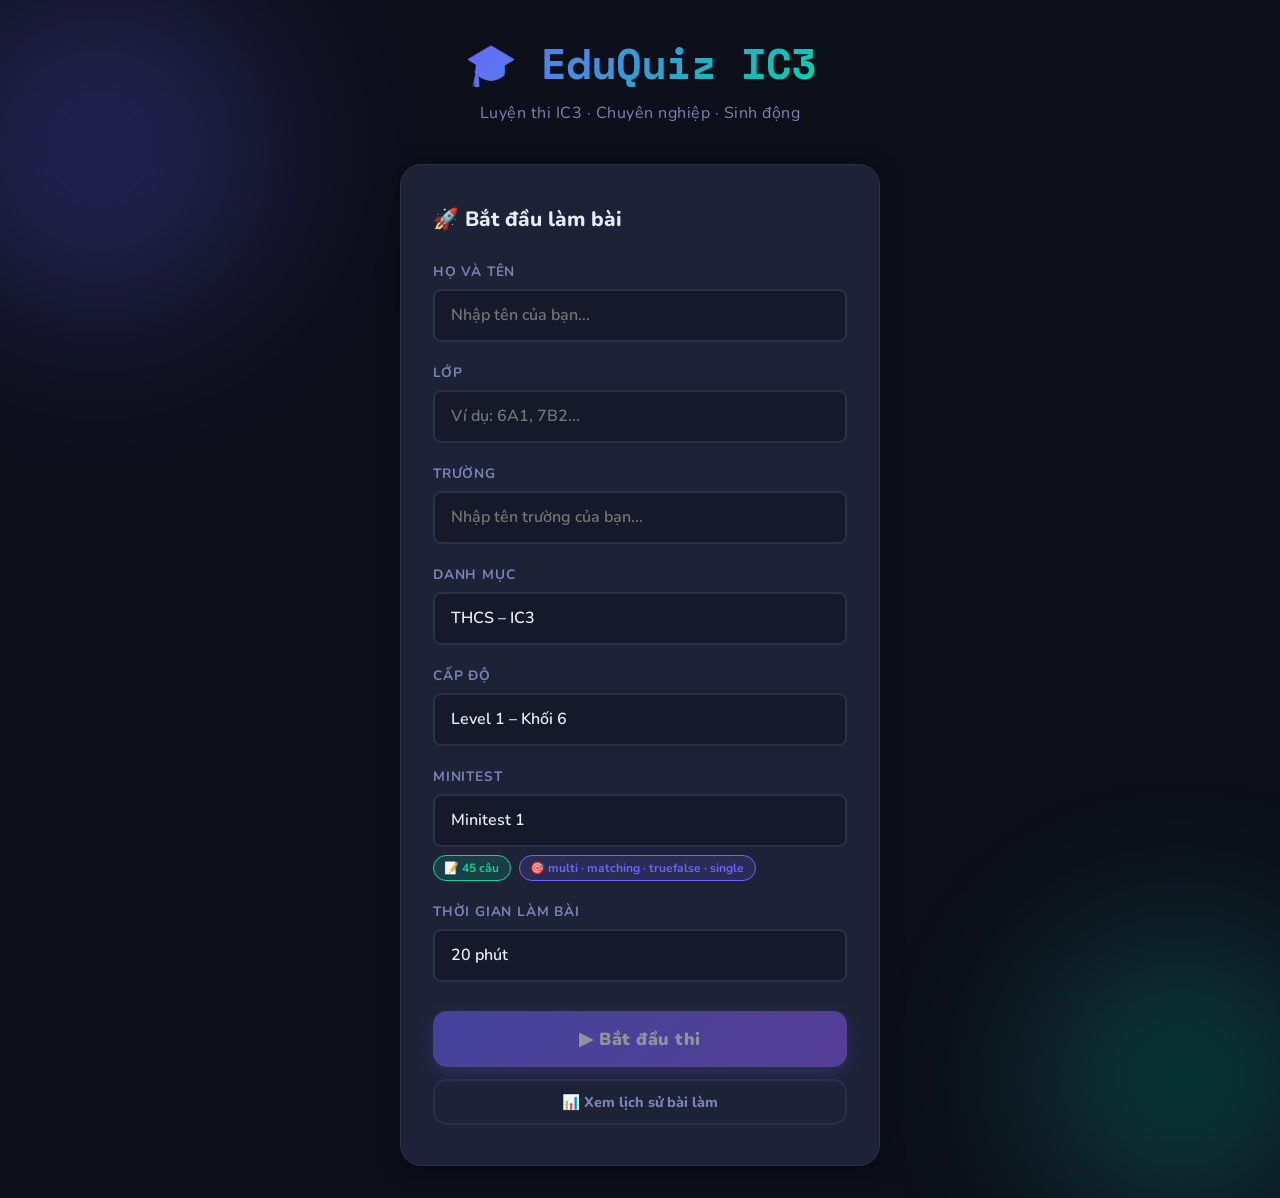
==== commit f9e6c6c1: "second commit" ====
--- a/index.html
+++ b/index.html
@@ -111,20 +111,36 @@
 .tf-btn.selected-true{border-color:var(--accent5);background:rgba(6,214,160,.2);color:var(--accent5)}
 .tf-btn.selected-false{border-color:var(--accent3);background:rgba(255,107,107,.2);color:var(--accent3)}
 
-/* matching */
+/* matching – drag & drop */
 .matching-container{display:flex;gap:1.5rem;align-items:flex-start}
 .matching-col{flex:1;display:flex;flex-direction:column;gap:.5rem}
 .matching-col-title{font-size:.75rem;font-weight:800;text-transform:uppercase;letter-spacing:.8px;color:var(--muted);margin-bottom:.35rem;padding-left:.25rem}
-.match-left-item{display:flex;align-items:center;gap:.6rem;padding:.7rem .9rem;background:var(--surface);border:2px solid var(--border);border-radius:var(--radius-sm);font-size:.92rem;font-weight:700;cursor:pointer;transition:all .15s;min-height:50px}
-.match-left-item:hover,.match-left-item.selecting{border-color:var(--accent1);background:rgba(108,99,255,.1)}
+.match-left-item{display:flex;align-items:center;gap:.6rem;padding:.7rem .9rem;background:var(--surface);border:2px solid var(--border);border-radius:var(--radius-sm);font-size:.92rem;font-weight:700;min-height:50px;transition:all .15s}
 .match-left-item.matched{border-color:var(--accent2);background:rgba(0,212,170,.08)}
 .match-dot{width:10px;height:10px;border-radius:50%;border:2px solid var(--border);flex-shrink:0;transition:all .15s}
-.match-left-item.selecting .match-dot{border-color:var(--accent1);background:var(--accent1)}
 .match-left-item.matched .match-dot{border-color:var(--accent2);background:var(--accent2)}
 .match-arrow{display:flex;flex-direction:column;justify-content:center;padding-top:1.8rem;color:var(--muted);font-size:1.3rem;align-items:center;min-width:24px}
-.match-right-item{display:flex;align-items:center;padding:.7rem .9rem;background:var(--surface);border:2px solid var(--border);border-radius:var(--radius-sm);font-size:.92rem;font-weight:600;color:var(--muted);cursor:pointer;transition:all .15s;min-height:50px}
-.match-right-item:hover{border-color:var(--accent4);background:rgba(255,209,102,.08);color:var(--text)}
-.match-right-item.used{border-color:var(--accent2);background:rgba(0,212,170,.08);color:var(--accent2);opacity:.7;pointer-events:none}
+
+/* Drop zone column */
+.match-right-col{flex:1;display:flex;flex-direction:column;gap:.5rem}
+.match-drop-slot{min-height:50px;border:2px dashed var(--border);border-radius:var(--radius-sm);padding:.4rem .6rem;display:flex;align-items:center;transition:all .15s;background:var(--card);position:relative}
+.match-drop-slot.drag-over{border-color:var(--accent1);background:rgba(108,99,255,.1)}
+.match-drop-slot.filled{border-style:solid;border-color:var(--accent2);background:rgba(0,212,170,.07)}
+.match-drop-slot .slot-label{font-size:.7rem;font-weight:800;color:var(--muted);text-transform:uppercase;letter-spacing:.5px;position:absolute;top:3px;left:8px;opacity:.6}
+.match-drop-slot .slot-content{font-size:.88rem;font-weight:700;color:var(--accent2);padding-top:.9rem;width:100%}
+.match-drop-slot .slot-remove{position:absolute;top:4px;right:6px;background:none;border:none;color:var(--accent3);cursor:pointer;font-size:.85rem;opacity:.7;transition:opacity .15s;line-height:1}
+.match-drop-slot .slot-remove:hover{opacity:1}
+.match-drop-slot.empty-hint::before{content:'Kéo thả vào đây';font-size:.8rem;color:var(--muted);font-style:italic;width:100%;text-align:center}
+
+/* Draggable chips */
+.drag-pool{display:flex;flex-wrap:wrap;gap:.5rem;margin-bottom:1rem;padding:.75rem;background:var(--surface);border:1px solid var(--border);border-radius:var(--radius-sm);min-height:52px}
+.drag-chip{padding:.45rem .9rem;background:var(--card);border:2px solid var(--accent4);border-radius:100px;font-size:.85rem;font-weight:700;color:var(--accent4);cursor:grab;user-select:none;transition:all .15s;display:inline-flex;align-items:center;gap:.35rem}
+.drag-chip:hover{background:rgba(255,209,102,.1);transform:translateY(-2px);box-shadow:0 4px 12px rgba(255,209,102,.25)}
+.drag-chip:active,.drag-chip.dragging{cursor:grabbing;opacity:.5;transform:scale(.95)}
+.drag-chip.placed{display:none}
+.drag-chip.tap-selected{border-color:var(--accent1);color:var(--accent1);background:rgba(108,99,255,.18);box-shadow:0 0 0 3px rgba(108,99,255,.3);transform:translateY(-2px)}
+
+.match-hint{font-size:.8rem;color:var(--muted);background:rgba(108,99,255,.08);border:1px solid rgba(108,99,255,.2);border-radius:var(--radius-sm);padding:.5rem .75rem;margin-bottom:.75rem;display:flex;align-items:center;gap:.5rem}
 .match-pairs-display{margin-top:1rem;display:flex;flex-direction:column;gap:.45rem}
 .match-pair-row{display:flex;align-items:center;gap:.7rem;padding:.55rem .9rem;background:rgba(0,212,170,.06);border:1px solid rgba(0,212,170,.3);border-radius:var(--radius-sm);font-size:.88rem;font-weight:700;animation:popIn .2s ease}
 @keyframes popIn{from{transform:scale(.95);opacity:0}to{transform:scale(1);opacity:1}}
@@ -133,7 +149,11 @@
 .match-pair-row .pair-right{color:var(--accent2);flex:1}
 .match-pair-row .pair-remove{background:none;border:none;color:var(--accent3);cursor:pointer;font-size:1rem;padding:0 .25rem;opacity:.7;transition:opacity .15s}
 .match-pair-row .pair-remove:hover{opacity:1}
-.match-hint{font-size:.8rem;color:var(--muted);background:rgba(108,99,255,.08);border:1px solid rgba(108,99,255,.2);border-radius:var(--radius-sm);padding:.5rem .75rem;margin-bottom:1rem;display:flex;align-items:center;gap:.5rem}
+
+@media(max-width:720px){
+  .matching-container{flex-direction:column}
+  .match-arrow{display:none}
+}
 
 /* nav */
 .q-nav{display:flex;gap:.75rem;margin-top:1.5rem;flex-wrap:wrap}
@@ -227,6 +247,14 @@
     <div class="form-group">
       <label>Họ và tên</label>
       <input type="text" id="studentName" placeholder="Nhập tên của bạn..." autocomplete="off">
+    </div>
+    <div class="form-group">
+      <label>Lớp</label>
+      <input type="text" id="studentClass" placeholder="Ví dụ: 6A1, 7B2..." autocomplete="off">
+    </div>
+    <div class="form-group">
+      <label>Trường</label>
+      <input type="text" id="studentSchool" placeholder="Nhập tên trường của bạn..." autocomplete="off">
     </div>
     <div class="form-group">
       <label>Danh mục</label>
@@ -410,13 +438,17 @@
       el.innerHTML = '';
     }
     document.getElementById('btnStart').disabled =
-      !qs.length || !document.getElementById('studentName').value.trim();
+      !qs.length || !document.getElementById('studentName').value.trim()
+      || !document.getElementById('studentClass').value.trim()
+      || !document.getElementById('studentSchool').value.trim();
   };
 
   catSel.addEventListener('change', refreshLevels);
   lvlSel.addEventListener('change', refreshMinitests);
   mtSel.addEventListener('change', refreshMeta);
   document.getElementById('studentName').addEventListener('input', refreshMeta);
+  document.getElementById('studentClass').addEventListener('input', refreshMeta);
+  document.getElementById('studentSchool').addEventListener('input', refreshMeta);
   refreshLevels();
 }
 
@@ -425,10 +457,12 @@
    ============================================================ */
 function startExam() {
   const name   = document.getElementById('studentName').value.trim();
+  const cls    = document.getElementById('studentClass').value.trim();
+  const school = document.getElementById('studentSchool').value.trim();
   const catId  = document.getElementById('categorySelect').value;
   const lvlId  = document.getElementById('levelSelect').value;
   const mtName = document.getElementById('minitestSelect').value;
-  if (!name) return;
+  if (!name || !cls || !school) return;
 
   const cat = State.quizData.categories.find(c => c.id === catId);
   const lv  = cat?.levels.find(l => l.id === lvlId);
@@ -446,6 +480,8 @@
 
   State.session = {
     studentName:  name,
+    studentClass: cls,
+    studentSchool: school,
     category:     cat?.name || catId,
     level:        lv?.name  || lvlId,
     minitest:     mtName,
@@ -461,7 +497,7 @@
   document.getElementById('lobby').style.display  = 'none';
   document.getElementById('exam').style.display   = 'flex';
   document.getElementById('result').style.display = 'none';
-  document.getElementById('topbarInfo').textContent = `👤 ${name} · ${mtName}`;
+  document.getElementById('topbarInfo').textContent = `👤 ${name} · ${cls} · ${mtName}`;
 
   buildSidebar();
   renderQuestion(0);
@@ -730,93 +766,198 @@
   updateSidebar();
 }
 
-/* ── MATCHING ── */
+/* ── MATCHING – DRAG & DROP ── */
 function renderMatching(q, qi) {
   const body = document.getElementById('q-body');
 
-  // Image-only question (empty pairs)
   if (!q.pairs || q.pairs.length === 0) {
     body.innerHTML = `<div class="q-img-notice">🖼️ Câu nối cột này dùng hình ảnh — vui lòng xem đề thi in.</div>`;
     return;
   }
 
-  if (!State.matching[qi])  State.matching[qi]  = {};
-  if (State.matchSel[qi] === undefined) State.matchSel[qi] = null;
-
-  const matched      = State.matching[qi];
+  if (!State.matching[qi]) State.matching[qi] = {};
+  const matched = State.matching[qi];  // { left: right }
   const matchedRights = new Set(Object.values(matched));
-  const selLeft      = State.matchSel[qi];
-
-  // Use shuffled display columns (set during prepareQuestions)
-  const leftItems  = q._leftShuffled  || [...new Set(q.pairs.map(p => p.left))];
+
+  const leftItems  = q._leftShuffled  || q.pairs.map(p => p.left);
   const rightItems = q._rightShuffled || [...new Set(q.pairs.map(p => p.right))];
 
+  // Build drag pool (unplaced right items)
+  const poolItems = rightItems.filter(r => !matchedRights.has(r));
+
   body.innerHTML = `
-    <div class="match-hint">💡 Nhấn một mục ở cột <strong>Trái</strong> → rồi nhấn mục tương ứng ở cột <strong>Phải</strong></div>
+    <div class="match-hint">🖱️ Kéo thả đáp án từ ô bên dưới vào vị trí tương ứng bên phải</div>
+
+    <div style="font-size:.75rem;font-weight:800;color:var(--muted);text-transform:uppercase;letter-spacing:.6px;margin-bottom:.4rem">📦 Đáp án — kéo vào ô bên phải:</div>
+    <div class="drag-pool" id="dragPool-${qi}">
+      ${rightItems.map(r => `
+        <div class="drag-chip ${matchedRights.has(r) ? 'placed' : ''}"
+             draggable="true"
+             data-right="${encodeURIComponent(r)}"
+             data-qi="${qi}"
+             id="chip-${qi}-${encodeURIComponent(r)}">
+          ⠿ ${r}
+        </div>`).join('')}
+    </div>
+
     <div class="matching-container">
       <div class="matching-col">
         <div class="matching-col-title">Cột trái</div>
-        ${leftItems.map(left => `
-          <div class="match-left-item ${matched[left]?'matched':''} ${selLeft===left?'selecting':''}"
-               data-qi="${qi}" data-left="${encodeURIComponent(left)}"
-               onclick="selectMatchLeft(this)">
+        ${leftItems.map((left, idx) => `
+          <div class="match-left-item ${matched[left] ? 'matched' : ''}">
             <div class="match-dot"></div>
             <span>${left}</span>
-            ${matched[left] ? `<span style="margin-left:auto;font-size:.72rem;color:var(--accent2);white-space:nowrap;padding-left:.3rem">→ ${matched[left]}</span>` : ''}
           </div>`).join('')}
       </div>
-      <div class="match-arrow">↔</div>
-      <div class="matching-col">
-        <div class="matching-col-title">Cột phải</div>
-        ${rightItems.map(right => `
-          <div class="match-right-item ${matchedRights.has(right)?'used':''}"
-               data-qi="${qi}" data-right="${encodeURIComponent(right)}"
-               onclick="selectMatchRight(this)">
-            ${right}
+      <div class="match-arrow">→</div>
+      <div class="match-right-col">
+        <div class="matching-col-title">Kéo đáp án vào đây</div>
+        ${leftItems.map((left, idx) => `
+          <div class="match-drop-slot ${matched[left] ? 'filled' : 'empty-hint'}"
+               data-qi="${qi}"
+               data-left="${encodeURIComponent(left)}"
+               id="slot-${qi}-${idx}">
+            <span class="slot-label">${left.length > 18 ? left.slice(0,18)+'…' : left} →</span>
+            ${matched[left]
+              ? `<span class="slot-content">${matched[left]}</span>
+                 <button class="slot-remove"
+                         data-qi="${qi}" data-left="${encodeURIComponent(left)}"
+                         onclick="removeMatchDrop(this)">✕</button>`
+              : ''}
           </div>`).join('')}
       </div>
-    </div>
-    ${Object.keys(matched).length > 0 ? `
-      <div class="match-pairs-display">
-        <div style="font-size:.75rem;font-weight:800;color:var(--muted);margin-bottom:.3rem">✅ Cặp đã nối:</div>
-        ${Object.entries(matched).map(([l,r]) => `
-          <div class="match-pair-row">
-            <span class="pair-left">${l}</span>
-            <span class="pair-arrow">→</span>
-            <span class="pair-right">${r}</span>
-            <button class="pair-remove"
-                    data-qi="${qi}" data-left="${encodeURIComponent(l)}"
-                    onclick="removeMatch(this)">✕</button>
-          </div>`).join('')}
-      </div>` : ''}`;
-}
-
-function selectMatchLeft(el) {
-  const qi   = parseInt(el.dataset.qi);
-  const left = decodeURIComponent(el.dataset.left);
-  State.matchSel[qi] = State.matchSel[qi] === left ? null : left;
-  renderMatching(State.questions[qi], qi);
-}
-
-function selectMatchRight(el) {
-  const qi    = parseInt(el.dataset.qi);
-  const right = decodeURIComponent(el.dataset.right);
-  const sel   = State.matchSel[qi];
-  if (!sel) return;
+    </div>`;
+
+  // Bind drag events
+  body.querySelectorAll('.drag-chip').forEach(chip => {
+    chip.addEventListener('dragstart', onDragStart);
+    chip.addEventListener('dragend',   onDragEnd);
+    // Touch: tap to select chip
+    chip.addEventListener('click', onChipTap);
+  });
+  body.querySelectorAll('.match-drop-slot').forEach(slot => {
+    slot.addEventListener('dragover',  onDragOver);
+    slot.addEventListener('dragleave', onDragLeave);
+    slot.addEventListener('drop',      onDrop);
+    // Touch: tap to place selected chip
+    slot.addEventListener('click', onSlotTap);
+  });
+}
+
+// ── Drag helpers ──
+let _dragRight = null;
+let _dragQi    = null;
+let _dragChipEl = null;
+
+function onDragStart(e) {
+  _dragRight  = decodeURIComponent(e.currentTarget.dataset.right);
+  _dragQi     = parseInt(e.currentTarget.dataset.qi);
+  _dragChipEl = e.currentTarget;
+  e.currentTarget.classList.add('dragging');
+  e.dataTransfer.effectAllowed = 'move';
+  e.dataTransfer.setData('text/plain', _dragRight);
+}
+
+function onDragEnd(e) {
+  e.currentTarget.classList.remove('dragging');
+}
+
+function onDragOver(e) {
+  e.preventDefault();
+  e.dataTransfer.dropEffect = 'move';
+  e.currentTarget.classList.add('drag-over');
+}
+
+function onDragLeave(e) {
+  e.currentTarget.classList.remove('drag-over');
+}
+
+function onDrop(e) {
+  e.preventDefault();
+  e.currentTarget.classList.remove('drag-over');
+
+  const qi   = parseInt(e.currentTarget.dataset.qi);
+  const left = decodeURIComponent(e.currentTarget.dataset.left);
+  const right = _dragRight;
+
+  if (!right || qi !== _dragQi) return;
+
   if (!State.matching[qi]) State.matching[qi] = {};
-  State.matching[qi][sel] = right;
-  State.matchSel[qi] = null;
+
+  // If slot already has a value, return it to pool before replacing
+  const prev = State.matching[qi][left];
+  if (prev) {
+    const prevChip = document.getElementById(`chip-${qi}-${encodeURIComponent(prev)}`);
+    if (prevChip) prevChip.classList.remove('placed');
+  }
+
+  // If this right item was already placed somewhere else, free that slot
+  Object.keys(State.matching[qi]).forEach(l => {
+    if (State.matching[qi][l] === right && l !== left) {
+      delete State.matching[qi][l];
+    }
+  });
+
+  State.matching[qi][left] = right;
   State.session.clicks++;
   updateSidebar();
   renderMatching(State.questions[qi], qi);
 }
 
-function removeMatch(el) {
+function removeMatchDrop(el) {
   const qi   = parseInt(el.dataset.qi);
   const left = decodeURIComponent(el.dataset.left);
   if (State.matching[qi]) delete State.matching[qi][left];
+  State.session.clicks++;
   updateSidebar();
   renderMatching(State.questions[qi], qi);
+}
+
+// ── Touch/click tap-to-select for mobile ──
+let _tapChip = null;
+
+function onChipTap(e) {
+  const chip = e.currentTarget;
+  const qi   = parseInt(chip.dataset.qi);
+  // Deselect previous
+  document.querySelectorAll('.drag-chip.tap-selected').forEach(c => c.classList.remove('tap-selected'));
+  if (_tapChip === chip) { _tapChip = null; return; }
+  _tapChip = chip;
+  _dragRight  = decodeURIComponent(chip.dataset.right);
+  _dragQi     = qi;
+  chip.classList.add('tap-selected');
+}
+
+function onSlotTap(e) {
+  if (!_tapChip || !_dragRight) return;
+  const slot = e.currentTarget;
+  const qi   = parseInt(slot.dataset.qi);
+  if (qi !== _dragQi) return;
+  const left = decodeURIComponent(slot.dataset.left);
+
+  if (!State.matching[qi]) State.matching[qi] = {};
+
+  const prev = State.matching[qi][left];
+  if (prev) {
+    const prevChip = document.getElementById(`chip-${qi}-${encodeURIComponent(prev)}`);
+    if (prevChip) prevChip.classList.remove('placed');
+  }
+  Object.keys(State.matching[qi]).forEach(l => {
+    if (State.matching[qi][l] === _dragRight && l !== left) delete State.matching[qi][l];
+  });
+
+  State.matching[qi][left] = _dragRight;
+  State.session.clicks++;
+  _tapChip = null; _dragRight = null; _dragQi = null;
+  updateSidebar();
+  renderMatching(State.questions[qi], qi);
+}
+
+// ── Old click helpers kept as no-ops (grading still uses State.matching) ──
+function selectMatchLeft()  {}
+function selectMatchRight() {}
+function removeMatch(el) {
+  removeMatchDrop(el);
 }
 
 /* ============================================================
@@ -853,10 +994,6 @@
   const integrity = computeIntegrity(result, elapsed);
   saveRecord(result, elapsed, integrity);
   showResult(result, integrity);
-
-  // 🌐 Gửi kết quả lên Google Sheet (chạy nền, không chặn UI)
-  submitToGoogleSheet(result, elapsed, integrity);
-
 
   // 🌐 Gửi kết quả lên Google Sheet (chạy nền, không chặn UI)
   submitToGoogleSheet(result, elapsed, integrity);
@@ -962,9 +1099,11 @@
   const s   = State.session;
   const pct = Math.round((result.correct / result.total) * 100);
   const rec = {
-    id:           Date.now(),
-    studentName:  s.studentName,
-    category:     s.category,
+    id:            Date.now(),
+    studentName:   s.studentName,
+    studentClass:  s.studentClass  || '',
+    studentSchool: s.studentSchool || '',
+    category:      s.category,
     level:        s.level,
     minitest:     s.minitest,
     date:         new Date().toLocaleString('vi-VN'),
@@ -1059,7 +1198,7 @@
   el.innerHTML = `
     <table class="records-table">
       <thead><tr>
-        <th>#</th><th>Học sinh</th><th>Bài thi</th>
+        <th>#</th><th>Học sinh</th><th>Lớp</th><th>Trường</th><th>Bài thi</th>
         <th>Điểm</th><th>Đúng/Tổng</th>
         <th>T.gian</th><th>Tab</th><th>Click</th>
         <th>Tính hợp lệ</th><th>Ngày làm</th>
@@ -1068,6 +1207,8 @@
         <tr>
           <td style="color:var(--muted)">${i+1}</td>
           <td><strong>${r.studentName}</strong></td>
+          <td style="font-size:.85rem">${r.studentClass || '–'}</td>
+          <td style="font-size:.8rem">${r.studentSchool || '–'}</td>
           <td style="font-size:.8rem">${r.minitest}<br>
               <span style="color:var(--muted)">${r.level}</span></td>
           <td class="${r.score>=70?'pass':'fail'}">${r.score}%</td>
@@ -1095,11 +1236,12 @@
   try { records = JSON.parse(localStorage.getItem('eduquiz_records') || '[]'); } catch {}
   if (!records.length) { alert('Không có dữ liệu để xuất.'); return; }
 
-  const h = ['STT','Học sinh','Danh mục','Cấp độ','Bài thi','Ngày','Điểm%',
+  const h = ['STT','Học sinh','Lớp','Trường','Danh mục','Cấp độ','Bài thi','Ngày','Điểm%',
              'Đúng','Sai','Bỏ qua','Tổng','Thời gian(s)','Chuyển tab',
              'Số lần click','TB giây/câu','Hết giờ','Hợp lệ','Cờ cảnh báo'];
   const rows = records.map((r,i) => [
-    i+1, r.studentName, r.category, r.level, r.minitest, r.date,
+    i+1, r.studentName, r.studentClass||'', r.studentSchool||'',
+    r.category, r.level, r.minitest, r.date,
     r.score, r.correct, r.incorrect ?? r.total-r.correct-r.skipped,
     r.skipped, r.total, r.elapsedSec, r.tabSwitches, r.clicks ?? 0,
     (r.avgSecPerQ||0).toFixed(1), r.timedOut?'Có':'Không',
@@ -1211,7 +1353,7 @@
 
 // ── ⚙️ CẤU HÌNH – CHỈ CẦN SỬA 1 DÒNG NÀY ──────────────────
 // Dán URL Google Apps Script Web App vào đây sau khi deploy
-const APPS_SCRIPT_URL = 'https://script.google.com/macros/s/AKfycbwoqTNRIGf4Y3f4GMEAA3kyGGwxF0bpWPI8FMgkSRNOdP_WxMrVXEl-YQOtYPShT4IM7g/exec';
+const APPS_SCRIPT_URL = 'https://script.google.com/macros/s/AKfycbylcTLKJ29VRcPeHgdVZ5qfsfqPnxg0WYM0Af35f6yUYtEmIEg0YjGreh0wtkI-2xZXBg/exec';
 const REQUEST_TIMEOUT_MS = 10000;  // Timeout 10 giây
 
 // Tập hợp các bài đã nộp (chống gửi trùng phía client)
@@ -1290,17 +1432,19 @@
 
   // Chuẩn bị payload
   const payload = {
-    submissionId: generateSubmissionId(data.studentName, data.testName),
-    studentName:  data.studentName  || 'Ẩn danh',
-    testName:     data.testName     || 'Không rõ',
-    score:        data.score        ?? 0,
-    correct:      data.correct      || '0/0',
-    time:         data.time         || '00:00',
-    tabSwitch:    data.tabSwitch    ?? 0,
-    clickCount:   data.clickCount   ?? 0,
-    status:       data.status       || 'OK',
-    timestamp:    data.timestamp    || new Date().toLocaleString('vi-VN'),
-    note:         data.note         || ''
+    submissionId:  generateSubmissionId(data.studentName, data.testName),
+    studentName:   data.studentName   || 'Ẩn danh',
+    studentClass:  data.studentClass  || '',
+    studentSchool: data.studentSchool || '',
+    testName:      data.testName      || 'Không rõ',
+    score:         data.score         ?? 0,
+    correct:       data.correct       || '0/0',
+    time:          data.time          || '00:00',
+    tabSwitch:     data.tabSwitch     ?? 0,
+    clickCount:    data.clickCount    ?? 0,
+    status:        data.status        || 'OK',
+    timestamp:     data.timestamp     || new Date().toLocaleString('vi-VN'),
+    note:          data.note          || ''
   };
 
   console.log('📦 [GoogleSheet] Payload:', payload);
@@ -1358,16 +1502,18 @@
   const ss2 = String(elapsedSec % 60).padStart(2, '0');
 
   await saveToGoogleSheet({
-    studentName: s.studentName,
-    testName:    [s.category, s.level, s.minitest].filter(Boolean).join(' > '),
-    score:       pct,
-    correct:     `${result.correct}/${result.total}`,
-    time:        `${mm}:${ss2}`,
-    tabSwitch:   integrity.tabSwitches,
-    clickCount:  integrity.clicks,
-    status:      integrity.valid ? 'OK' : 'Nghi van: ' + (integrity.flags[0] || ''),
-    timestamp:   new Date().toLocaleString('vi-VN'),
-    note:        integrity.timedOut ? 'Het gio' : ''
+    studentName:   s.studentName,
+    studentClass:  s.studentClass  || '',
+    studentSchool: s.studentSchool || '',
+    testName:      [s.category, s.level, s.minitest].filter(Boolean).join(' > '),
+    score:         pct,
+    correct:       `${result.correct}/${result.total}`,
+    time:          `${mm}:${ss2}`,
+    tabSwitch:     integrity.tabSwitches,
+    clickCount:    integrity.clicks,
+    status:        integrity.valid ? 'OK' : 'Nghi van: ' + (integrity.flags[0] || ''),
+    timestamp:     new Date().toLocaleString('vi-VN'),
+    note:          integrity.timedOut ? 'Het gio' : ''
   });
 }
 
@@ -1375,4 +1521,4 @@
 loadData();
 </script>
 </body>
-</html>
+</html>
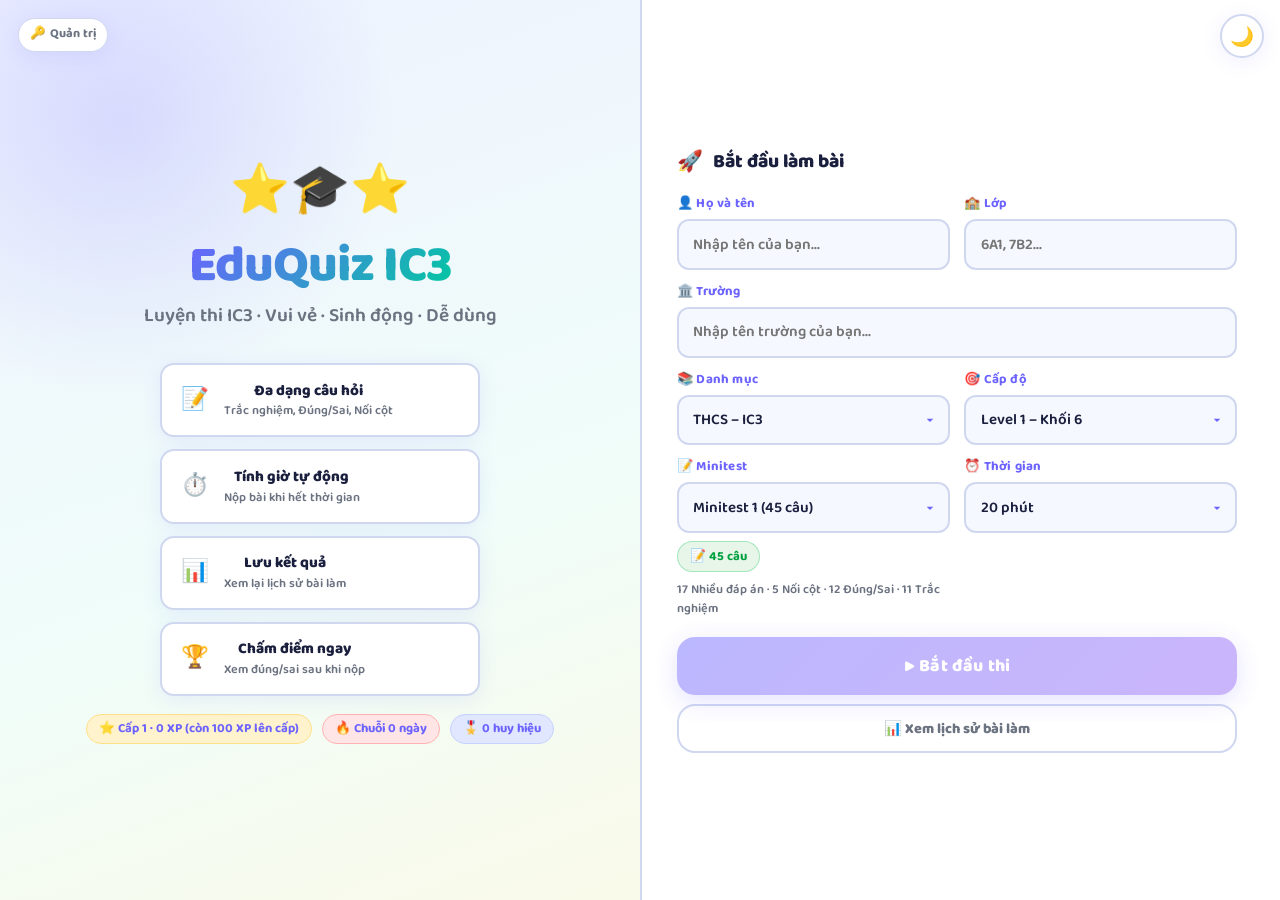
==== commit 51d901e2: "please" ====
--- a/index.html
+++ b/index.html
@@ -2,295 +2,150 @@
 <html lang="vi">
 <head>
 <meta charset="UTF-8">
-<meta name="viewport" content="width=device-width, initial-scale=1.0">
-<title>IC3 MiniTest – EduQuiz</title>
+<meta name="viewport" content="width=device-width, initial-scale=1.0, maximum-scale=1.0">
+<title>🌟 EduQuiz IC3 – Luyện Thi Vui Vẻ</title>
 <link rel="preconnect" href="https://fonts.googleapis.com">
-<link href="https://fonts.googleapis.com/css2?family=Nunito:wght@400;600;700;800;900&family=Space+Mono:wght@400;700&display=swap" rel="stylesheet">
-<style>
-:root {
-  --bg:#0d0f1a; --surface:#161929; --card:#1e2236; --border:#2a2f4a;
-  --text:#e8eaf6; --muted:#7b82b4;
-  --accent1:#6c63ff; --accent2:#00d4aa; --accent3:#ff6b6b;
-  --accent4:#ffd166; --accent5:#06d6a0; --orange:#f4845f;
-  --radius:14px; --radius-sm:8px; --shadow:0 4px 24px rgba(0,0,0,.45);
-}
-*,*::before,*::after{box-sizing:border-box;margin:0;padding:0}
-html{font-size:16px}
-body{font-family:'Nunito',sans-serif;background:var(--bg);color:var(--text);min-height:100vh;overflow-x:hidden}
-
-/* LOBBY */
-#lobby{min-height:100vh;display:flex;flex-direction:column;align-items:center;justify-content:center;padding:2rem 1rem;position:relative;overflow:hidden}
-#lobby::before,#lobby::after{content:'';position:absolute;border-radius:50%;filter:blur(80px);opacity:.35;pointer-events:none;animation:float 8s ease-in-out infinite alternate}
-#lobby::before{width:500px;height:500px;background:radial-gradient(circle,var(--accent1),transparent 70%);top:-100px;left:-150px}
-#lobby::after{width:400px;height:400px;background:radial-gradient(circle,var(--accent2),transparent 70%);bottom:-80px;right:-100px;animation-delay:-4s}
-@keyframes float{from{transform:translateY(0) scale(1)}to{transform:translateY(40px) scale(1.05)}}
-.lobby-logo{font-family:'Space Mono',monospace;font-size:2.6rem;font-weight:700;letter-spacing:-1px;margin-bottom:.5rem;background:linear-gradient(135deg,var(--accent1),var(--accent2));-webkit-background-clip:text;-webkit-text-fill-color:transparent}
-.lobby-tagline{color:var(--muted);font-size:1rem;margin-bottom:2.5rem;letter-spacing:.5px}
-.lobby-card{background:var(--card);border:1px solid var(--border);border-radius:calc(var(--radius)*1.5);padding:2.5rem 2rem;width:100%;max-width:480px;box-shadow:var(--shadow);position:relative;z-index:1}
-.lobby-card h2{font-size:1.3rem;font-weight:800;margin-bottom:1.8rem;display:flex;align-items:center;gap:.6rem}
-.form-group{margin-bottom:1.3rem}
-.form-group label{display:block;font-size:.85rem;font-weight:700;color:var(--muted);text-transform:uppercase;letter-spacing:.8px;margin-bottom:.5rem}
-.form-group input,.form-group select{width:100%;padding:.85rem 1rem;background:var(--surface);border:2px solid var(--border);border-radius:var(--radius-sm);color:var(--text);font-family:'Nunito',sans-serif;font-size:1rem;font-weight:600;outline:none;transition:border-color .2s,box-shadow .2s;appearance:none;-webkit-appearance:none}
-.form-group input:focus,.form-group select:focus{border-color:var(--accent1);box-shadow:0 0 0 3px rgba(108,99,255,.2)}
-.form-group select option{background:var(--surface)}
-.btn-start{width:100%;padding:1rem;background:linear-gradient(135deg,var(--accent1),#8b5cf6);border:none;border-radius:var(--radius);color:#fff;font-family:'Nunito',sans-serif;font-size:1.1rem;font-weight:900;cursor:pointer;letter-spacing:.5px;margin-top:.5rem;transition:transform .15s,box-shadow .15s,opacity .15s;box-shadow:0 6px 20px rgba(108,99,255,.4)}
-.btn-start:hover{transform:translateY(-2px);box-shadow:0 10px 28px rgba(108,99,255,.5)}
-.btn-start:disabled{opacity:.5;cursor:not-allowed;transform:none}
-.minitest-meta{display:flex;gap:.5rem;flex-wrap:wrap;margin-top:.5rem}
-.chip{font-size:.75rem;font-weight:700;padding:.25rem .65rem;border-radius:100px;background:var(--surface);border:1px solid var(--border);color:var(--muted)}
-.chip.green{background:rgba(6,214,160,.15);border-color:var(--accent5);color:var(--accent5)}
-.chip.purple{background:rgba(108,99,255,.15);border-color:var(--accent1);color:var(--accent1)}
-
-/* EXAM */
-#exam{display:none;min-height:100vh;flex-direction:column}
-.topbar{position:sticky;top:0;z-index:100;background:var(--surface);border-bottom:1px solid var(--border);display:flex;align-items:center;gap:1rem;padding:.75rem 1.5rem;flex-wrap:wrap}
-.topbar-brand{font-family:'Space Mono',monospace;font-size:1rem;font-weight:700;background:linear-gradient(135deg,var(--accent1),var(--accent2));-webkit-background-clip:text;-webkit-text-fill-color:transparent;white-space:nowrap}
-.topbar-info{display:flex;align-items:center;gap:.4rem;font-size:.82rem;font-weight:700;color:var(--muted);white-space:nowrap}
-.timer-wrap{display:flex;align-items:center;gap:.5rem;background:var(--card);border:2px solid var(--border);border-radius:var(--radius-sm);padding:.35rem .9rem;margin-left:auto}
-#timer-display{font-family:'Space Mono',monospace;font-size:1.05rem;font-weight:700;color:var(--accent2);min-width:5ch;transition:color .3s}
-#timer-display.warning{color:var(--accent4);animation:pulse .8s ease-in-out infinite}
-#timer-display.danger{color:var(--accent3);animation:pulse .4s ease-in-out infinite}
-@keyframes pulse{0%,100%{opacity:1}50%{opacity:.5}}
-.progress-bar-wrap{width:100%;height:4px;background:var(--border)}
-.progress-bar-fill{height:100%;background:linear-gradient(90deg,var(--accent1),var(--accent2));transition:width .3s ease;border-radius:2px}
-.btn-submit-top{padding:.5rem 1.2rem;background:linear-gradient(135deg,var(--accent3),#e05252);border:none;border-radius:var(--radius-sm);color:#fff;font-family:'Nunito',sans-serif;font-size:.88rem;font-weight:800;cursor:pointer;transition:transform .15s,box-shadow .15s;box-shadow:0 3px 10px rgba(255,107,107,.3);white-space:nowrap}
-.btn-submit-top:hover{transform:translateY(-1px);box-shadow:0 6px 14px rgba(255,107,107,.4)}
-.exam-body{display:flex;flex:1;overflow:hidden;height:calc(100vh - 56px)}
-.sidebar{width:220px;min-width:220px;background:var(--surface);border-right:1px solid var(--border);overflow-y:auto;padding:1rem .75rem;display:flex;flex-direction:column;gap:.5rem}
-.sidebar-title{font-size:.75rem;font-weight:800;text-transform:uppercase;letter-spacing:1px;color:var(--muted);padding:0 .25rem .5rem;border-bottom:1px solid var(--border);margin-bottom:.25rem}
-.q-grid{display:grid;grid-template-columns:repeat(4,1fr);gap:.35rem}
-.q-btn{aspect-ratio:1;border:2px solid var(--border);border-radius:var(--radius-sm);background:var(--card);color:var(--muted);font-family:'Nunito',sans-serif;font-size:.78rem;font-weight:800;cursor:pointer;display:flex;align-items:center;justify-content:center;transition:all .15s;position:relative}
-.q-btn:hover{border-color:var(--accent1);color:var(--accent1)}
-.q-btn.active{border-color:var(--accent1);background:rgba(108,99,255,.2);color:var(--accent1)}
-.q-btn.answered{border-color:var(--accent2);background:rgba(0,212,170,.15);color:var(--accent2)}
-.q-btn.flagged{border-color:var(--accent4);background:rgba(255,209,102,.1)}
-.q-btn.flagged::after{content:'⚑';position:absolute;top:-4px;right:-4px;font-size:.6rem;color:var(--accent4)}
-.q-btn.answered.flagged{border-color:var(--accent4)}
-.legend{margin-top:auto;padding-top:.75rem;border-top:1px solid var(--border);display:flex;flex-direction:column;gap:.35rem}
-.legend-item{display:flex;align-items:center;gap:.5rem;font-size:.72rem;color:var(--muted)}
-.legend-dot{width:10px;height:10px;border-radius:2px;border:2px solid}
-.legend-dot.answered{border-color:var(--accent2);background:rgba(0,212,170,.3)}
-.legend-dot.flagged{border-color:var(--accent4);background:rgba(255,209,102,.2)}
-.legend-dot.unanswered{border-color:var(--border);background:var(--card)}
-.q-panel{flex:1;overflow-y:auto;padding:2rem 2rem 5rem;max-width:860px;margin:0 auto;width:100%}
-.q-card{background:var(--card);border:1px solid var(--border);border-radius:var(--radius);padding:2rem;margin-bottom:1.5rem;animation:slideIn .25s ease}
-@keyframes slideIn{from{opacity:0;transform:translateY(12px)}to{opacity:1;transform:translateY(0)}}
-.q-header{display:flex;align-items:flex-start;gap:1rem;margin-bottom:1.5rem}
-.q-badge{flex-shrink:0;width:38px;height:38px;border-radius:10px;background:linear-gradient(135deg,var(--accent1),#8b5cf6);display:flex;align-items:center;justify-content:center;font-family:'Space Mono',monospace;font-size:.82rem;font-weight:700;color:#fff}
-.q-meta{display:flex;flex-direction:column;gap:.3rem;flex:1}
-.q-type-badge{display:inline-flex;align-items:center;gap:.3rem;font-size:.72rem;font-weight:800;text-transform:uppercase;letter-spacing:.8px;padding:.2rem .6rem;border-radius:100px;background:rgba(108,99,255,.15);color:var(--accent1);border:1px solid rgba(108,99,255,.3);width:fit-content}
-.q-text{font-size:1.05rem;font-weight:700;line-height:1.65;color:var(--text)}
-.q-img-notice{display:flex;align-items:center;gap:.6rem;padding:.65rem 1rem;background:rgba(255,209,102,.07);border:1px dashed rgba(255,209,102,.4);border-radius:var(--radius-sm);font-size:.82rem;color:var(--accent4);margin-bottom:1rem;font-weight:700}
-
-/* options */
-.options-list{display:flex;flex-direction:column;gap:.65rem}
-.option-btn{display:flex;align-items:flex-start;gap:.9rem;padding:1rem 1.1rem;background:var(--surface);border:2px solid var(--border);border-radius:var(--radius);cursor:pointer;transition:border-color .15s,background .15s,transform .1s;text-align:left;width:100%;font-family:'Nunito',sans-serif;font-size:.97rem;font-weight:600;color:var(--text);line-height:1.5}
-.option-btn:hover{border-color:var(--accent1);background:rgba(108,99,255,.07);transform:translateX(3px)}
-.option-btn.selected{border-color:var(--accent1);background:rgba(108,99,255,.15);transform:translateX(3px)}
-.option-btn.selected.c0{border-color:#e040fb;background:rgba(224,64,251,.12)}
-.option-btn.selected.c1{border-color:var(--accent4);background:rgba(255,209,102,.1)}
-.option-btn.selected.c2{border-color:var(--accent2);background:rgba(0,212,170,.1)}
-.option-btn.selected.c3{border-color:var(--orange);background:rgba(244,132,95,.1)}
-.option-btn.selected.c4{border-color:#38bdf8;background:rgba(56,189,248,.1)}
-.option-btn.selected.c5{border-color:var(--accent5);background:rgba(6,214,160,.1)}
-.option-marker{flex-shrink:0;width:28px;height:28px;border-radius:50%;border:2px solid var(--border);display:flex;align-items:center;justify-content:center;font-size:.8rem;font-weight:800;color:var(--muted);background:var(--card);transition:all .15s;font-family:'Space Mono',monospace}
-.option-btn.selected .option-marker{background:var(--accent1);border-color:var(--accent1);color:#fff}
-.option-btn:hover .option-marker{border-color:var(--accent1);color:var(--accent1)}
-.option-btn.multi-style .option-marker{border-radius:6px}
-
-/* true/false */
-.tf-table{width:100%;border-collapse:separate;border-spacing:0 .5rem}
-.tf-table th{font-size:.78rem;font-weight:800;text-transform:uppercase;letter-spacing:.8px;color:var(--muted);padding:.5rem .75rem}
-.tf-table th:last-child,.tf-table th:nth-last-child(2){text-align:center;width:80px}
-.tf-row td{background:var(--surface);padding:.85rem .75rem;font-size:.95rem;font-weight:600;border:1px solid var(--border)}
-.tf-row td:first-child{border-radius:var(--radius-sm) 0 0 var(--radius-sm);padding-left:1.1rem}
-.tf-row td:last-child{border-radius:0 var(--radius-sm) var(--radius-sm) 0}
-.tf-btn-cell{text-align:center;border-left:none !important}
-.tf-btn{width:64px;padding:.45rem .5rem;border-radius:var(--radius-sm);border:2px solid var(--border);background:var(--card);color:var(--muted);font-family:'Nunito',sans-serif;font-size:.82rem;font-weight:800;cursor:pointer;transition:all .15s}
-.tf-btn:hover{border-color:var(--accent1);color:var(--accent1)}
-.tf-btn.selected-true{border-color:var(--accent5);background:rgba(6,214,160,.2);color:var(--accent5)}
-.tf-btn.selected-false{border-color:var(--accent3);background:rgba(255,107,107,.2);color:var(--accent3)}
-
-/* matching – drag & drop */
-.matching-container{display:flex;gap:1.5rem;align-items:flex-start}
-.matching-col{flex:1;display:flex;flex-direction:column;gap:.5rem}
-.matching-col-title{font-size:.75rem;font-weight:800;text-transform:uppercase;letter-spacing:.8px;color:var(--muted);margin-bottom:.35rem;padding-left:.25rem}
-.match-left-item{display:flex;align-items:center;gap:.6rem;padding:.7rem .9rem;background:var(--surface);border:2px solid var(--border);border-radius:var(--radius-sm);font-size:.92rem;font-weight:700;min-height:50px;transition:all .15s}
-.match-left-item.matched{border-color:var(--accent2);background:rgba(0,212,170,.08)}
-.match-dot{width:10px;height:10px;border-radius:50%;border:2px solid var(--border);flex-shrink:0;transition:all .15s}
-.match-left-item.matched .match-dot{border-color:var(--accent2);background:var(--accent2)}
-.match-arrow{display:flex;flex-direction:column;justify-content:center;padding-top:1.8rem;color:var(--muted);font-size:1.3rem;align-items:center;min-width:24px}
-
-/* Drop zone column */
-.match-right-col{flex:1;display:flex;flex-direction:column;gap:.5rem}
-.match-drop-slot{min-height:50px;border:2px dashed var(--border);border-radius:var(--radius-sm);padding:.4rem .6rem;display:flex;align-items:center;transition:all .15s;background:var(--card);position:relative}
-.match-drop-slot.drag-over{border-color:var(--accent1);background:rgba(108,99,255,.1)}
-.match-drop-slot.filled{border-style:solid;border-color:var(--accent2);background:rgba(0,212,170,.07)}
-.match-drop-slot .slot-label{font-size:.7rem;font-weight:800;color:var(--muted);text-transform:uppercase;letter-spacing:.5px;position:absolute;top:3px;left:8px;opacity:.6}
-.match-drop-slot .slot-content{font-size:.88rem;font-weight:700;color:var(--accent2);padding-top:.9rem;width:100%}
-.match-drop-slot .slot-remove{position:absolute;top:4px;right:6px;background:none;border:none;color:var(--accent3);cursor:pointer;font-size:.85rem;opacity:.7;transition:opacity .15s;line-height:1}
-.match-drop-slot .slot-remove:hover{opacity:1}
-.match-drop-slot.empty-hint::before{content:'Kéo thả vào đây';font-size:.8rem;color:var(--muted);font-style:italic;width:100%;text-align:center}
-
-/* Draggable chips */
-.drag-pool{display:flex;flex-wrap:wrap;gap:.5rem;margin-bottom:1rem;padding:.75rem;background:var(--surface);border:1px solid var(--border);border-radius:var(--radius-sm);min-height:52px}
-.drag-chip{padding:.45rem .9rem;background:var(--card);border:2px solid var(--accent4);border-radius:100px;font-size:.85rem;font-weight:700;color:var(--accent4);cursor:grab;user-select:none;transition:all .15s;display:inline-flex;align-items:center;gap:.35rem}
-.drag-chip:hover{background:rgba(255,209,102,.1);transform:translateY(-2px);box-shadow:0 4px 12px rgba(255,209,102,.25)}
-.drag-chip:active,.drag-chip.dragging{cursor:grabbing;opacity:.5;transform:scale(.95)}
-.drag-chip.placed{display:none}
-.drag-chip.tap-selected{border-color:var(--accent1);color:var(--accent1);background:rgba(108,99,255,.18);box-shadow:0 0 0 3px rgba(108,99,255,.3);transform:translateY(-2px)}
-
-.match-hint{font-size:.8rem;color:var(--muted);background:rgba(108,99,255,.08);border:1px solid rgba(108,99,255,.2);border-radius:var(--radius-sm);padding:.5rem .75rem;margin-bottom:.75rem;display:flex;align-items:center;gap:.5rem}
-.match-pairs-display{margin-top:1rem;display:flex;flex-direction:column;gap:.45rem}
-.match-pair-row{display:flex;align-items:center;gap:.7rem;padding:.55rem .9rem;background:rgba(0,212,170,.06);border:1px solid rgba(0,212,170,.3);border-radius:var(--radius-sm);font-size:.88rem;font-weight:700;animation:popIn .2s ease}
-@keyframes popIn{from{transform:scale(.95);opacity:0}to{transform:scale(1);opacity:1}}
-.match-pair-row .pair-left{color:var(--text);flex:1}
-.match-pair-row .pair-arrow{color:var(--accent2)}
-.match-pair-row .pair-right{color:var(--accent2);flex:1}
-.match-pair-row .pair-remove{background:none;border:none;color:var(--accent3);cursor:pointer;font-size:1rem;padding:0 .25rem;opacity:.7;transition:opacity .15s}
-.match-pair-row .pair-remove:hover{opacity:1}
-
-@media(max-width:720px){
-  .matching-container{flex-direction:column}
-  .match-arrow{display:none}
-}
-
-/* nav */
-.q-nav{display:flex;gap:.75rem;margin-top:1.5rem;flex-wrap:wrap}
-.btn-nav{padding:.7rem 1.5rem;border-radius:var(--radius);border:2px solid var(--border);background:var(--surface);color:var(--text);font-family:'Nunito',sans-serif;font-size:.92rem;font-weight:800;cursor:pointer;transition:all .15s;display:flex;align-items:center;gap:.5rem}
-.btn-nav:hover:not(:disabled){border-color:var(--accent1);color:var(--accent1);transform:translateY(-1px)}
-.btn-nav:disabled{opacity:.35;cursor:not-allowed}
-.btn-flag{border-color:var(--accent4);color:var(--accent4);background:rgba(255,209,102,.05);margin-left:auto}
-.btn-flag:hover{background:rgba(255,209,102,.15) !important;border-color:var(--accent4) !important;color:var(--accent4) !important;transform:none !important}
-.btn-flag.flagged{background:rgba(255,209,102,.2) !important}
-.btn-next-primary{background:linear-gradient(135deg,var(--accent1),#8b5cf6);border-color:transparent;color:#fff;box-shadow:0 3px 12px rgba(108,99,255,.35)}
-.btn-next-primary:hover{transform:translateY(-1px) !important;box-shadow:0 6px 18px rgba(108,99,255,.45) !important;border-color:transparent !important;color:#fff !important}
-
-/* RESULT */
-.result-card{background:var(--card);border:1px solid var(--border);border-radius:calc(var(--radius)*1.5);padding:2.5rem 2rem;width:100%;max-width:600px;box-shadow:var(--shadow);text-align:center;position:relative;z-index:1;animation:slideIn .4s ease}
-.result-emoji{font-size:4rem;margin-bottom:.5rem;display:block;animation:bounce .6s ease .3s both}
-@keyframes bounce{0%,100%{transform:translateY(0) scale(1)}50%{transform:translateY(-16px) scale(1.1)}}
-.result-score{font-family:'Space Mono',monospace;font-size:4rem;font-weight:700;background:linear-gradient(135deg,var(--accent1),var(--accent2));-webkit-background-clip:text;-webkit-text-fill-color:transparent;line-height:1;margin-bottom:.5rem}
-.result-label{font-size:1.05rem;font-weight:700;color:var(--muted);margin-bottom:1.2rem}
-.integrity-badge{display:flex;align-items:center;justify-content:center;gap:.4rem;font-size:.78rem;font-weight:800;padding:.35rem .9rem;border-radius:100px;margin-bottom:1.5rem;border:1px solid}
-.result-stats{display:grid;grid-template-columns:repeat(3,1fr);gap:.75rem;margin-bottom:1.5rem}
-.result-stat{background:var(--surface);border:1px solid var(--border);border-radius:var(--radius);padding:1rem .75rem}
-.result-stat-val{font-family:'Space Mono',monospace;font-size:1.6rem;font-weight:700;margin-bottom:.2rem}
-.result-stat-lbl{font-size:.72rem;font-weight:700;color:var(--muted);text-transform:uppercase;letter-spacing:.6px}
-.result-stat.correct .result-stat-val{color:var(--accent5)}
-.result-stat.incorrect .result-stat-val{color:var(--accent3)}
-.result-stat.skipped .result-stat-val{color:var(--accent4)}
-.review-list{text-align:left;max-height:240px;overflow-y:auto;border:1px solid var(--border);border-radius:var(--radius);margin-bottom:1.5rem}
-.review-item{display:flex;align-items:center;gap:.75rem;padding:.65rem 1rem;border-bottom:1px solid var(--border);font-size:.88rem;font-weight:600}
-.review-item:last-child{border-bottom:none}
-.review-item .ri-num{font-family:'Space Mono',monospace;font-size:.78rem;color:var(--muted);min-width:2.5ch}
-.review-item .ri-icon{font-size:1rem}
-.review-item .ri-text{flex:1;color:var(--text)}
-.review-item.correct .ri-icon{color:var(--accent5)}
-.review-item.incorrect .ri-icon{color:var(--accent3)}
-.review-item.skipped .ri-icon{color:var(--accent4)}
-.btn-retry{width:100%;padding:.9rem;background:linear-gradient(135deg,var(--accent2),#00b893);border:none;border-radius:var(--radius);color:#fff;font-family:'Nunito',sans-serif;font-size:1rem;font-weight:900;cursor:pointer;transition:transform .15s,box-shadow .15s;box-shadow:0 4px 16px rgba(0,212,170,.3)}
-.btn-retry:hover{transform:translateY(-2px);box-shadow:0 8px 22px rgba(0,212,170,.4)}
-.btn-secondary{width:100%;padding:.7rem;background:transparent;border:2px solid var(--border);border-radius:var(--radius);color:var(--muted);font-family:'Nunito',sans-serif;font-size:.9rem;font-weight:800;cursor:pointer;transition:all .15s;margin-top:.75rem}
-.btn-secondary:hover{border-color:var(--accent1);color:var(--accent1)}
-
-/* RECORDS MODAL */
-.modal-overlay{position:fixed;inset:0;background:rgba(0,0,0,.75);z-index:200;display:flex;align-items:center;justify-content:center;padding:1rem;backdrop-filter:blur(4px)}
-.modal-box{background:var(--card);border:1px solid var(--border);border-radius:calc(var(--radius)*1.5);padding:2rem;width:100%;max-width:800px;max-height:90vh;overflow-y:auto;box-shadow:var(--shadow)}
-.modal-box h3{font-size:1.2rem;font-weight:800;margin-bottom:1.2rem;display:flex;align-items:center;gap:.5rem}
-.modal-close{margin-left:auto;background:none;border:none;color:var(--muted);font-size:1.3rem;cursor:pointer;transition:color .15s;line-height:1}
-.modal-close:hover{color:var(--text)}
-.modal-actions{display:flex;gap:.5rem;margin-bottom:1rem;flex-wrap:wrap}
-.btn-export{padding:.5rem 1rem;background:rgba(108,99,255,.15);border:1px solid rgba(108,99,255,.3);color:var(--accent1);border-radius:var(--radius-sm);font-family:'Nunito',sans-serif;font-size:.82rem;font-weight:800;cursor:pointer;transition:all .15s}
-.btn-export:hover{background:rgba(108,99,255,.25)}
-.btn-danger{padding:.5rem 1rem;background:rgba(255,107,107,.1);border:1px solid rgba(255,107,107,.3);color:var(--accent3);border-radius:var(--radius-sm);font-family:'Nunito',sans-serif;font-size:.82rem;font-weight:800;cursor:pointer;transition:all .15s}
-.btn-danger:hover{background:rgba(255,107,107,.2)}
-.records-table{width:100%;border-collapse:collapse;font-size:.83rem}
-.records-table th{text-align:left;padding:.6rem .75rem;font-size:.72rem;font-weight:800;text-transform:uppercase;letter-spacing:.8px;color:var(--muted);border-bottom:2px solid var(--border)}
-.records-table td{padding:.6rem .75rem;border-bottom:1px solid var(--border);font-weight:600;vertical-align:top}
-.records-table tr:last-child td{border-bottom:none}
-.pass{color:var(--accent5);font-weight:800}
-.fail{color:var(--accent3);font-weight:800}
-.warn{color:var(--accent4)}
-.no-records{text-align:center;padding:3rem;color:var(--muted);font-size:.95rem}
-
-::-webkit-scrollbar{width:6px}
-::-webkit-scrollbar-track{background:transparent}
-::-webkit-scrollbar-thumb{background:var(--border);border-radius:3px}
-::-webkit-scrollbar-thumb:hover{background:var(--muted)}
-
-@media(max-width:720px){
-  .sidebar{width:160px;min-width:160px}
-  .q-panel{padding:1rem 1rem 5rem}
-  .matching-container{flex-direction:column}
-  .match-arrow{display:none}
-  .topbar{padding:.5rem .75rem}
-  .q-grid{grid-template-columns:repeat(3,1fr)}
-}
-@media(max-width:500px){
-  .exam-body{flex-direction:column;height:auto}
-  .sidebar{width:100%;min-width:unset;height:auto;max-height:160px;border-right:none;border-bottom:1px solid var(--border)}
-  .q-panel{overflow-y:unset;height:auto}
-}
-.confetti-piece{position:fixed;top:-20px;border-radius:3px;animation:confettiFall linear forwards;pointer-events:none;z-index:9999}
-@keyframes confettiFall{to{transform:translateY(110vh) rotate(720deg);opacity:0}}
-</style>
+<link href="https://fonts.googleapis.com/css2?family=Baloo+2:wght@400;500;600;700;800&family=Space+Mono:wght@400;700&display=swap" rel="stylesheet">
+<link rel="stylesheet" href="css/theme.css">
+<link rel="stylesheet" href="style.css">
 </head>
 <body>
 
-<!-- LOBBY -->
+<!-- ── Theme toggle ── -->
+<button type="button" class="theme-toggle" id="themeToggle" onclick="toggleTheme()" title="Chuyển chế độ sáng/tối">🌙</button>
+
+<!-- ── Lối vào khu quản trị (chỉ hiện ở màn lobby, ẩn lúc làm bài) ── -->
+<a href="ic3-dashboard.html" target="_blank" rel="noopener" id="adminEntryLink"
+   title="Dành cho giáo viên / quản trị viên"
+   style="position:fixed;top:18px;left:18px;z-index:500;font-size:.78rem;font-weight:700;
+          color:var(--muted);text-decoration:none;display:flex;align-items:center;gap:4px;
+          padding:.4rem .7rem;border-radius:100px;background:var(--card);border:1.5px solid var(--border);
+          box-shadow:var(--shadow);transition:all .2s;">
+  🔑 <span class="admin-link-label">Quản trị</span>
+</a>
+
+<!-- ═══════════════════════════════════
+     LOBBY — Two-column layout
+     ═══════════════════════════════════ -->
 <div id="lobby">
-  <div class="lobby-logo">🎓 EduQuiz IC3</div>
-  <div class="lobby-tagline">Luyện thi IC3 · Chuyên nghiệp · Sinh động</div>
-  <div class="lobby-card">
-    <h2>🚀 Bắt đầu làm bài</h2>
-    <div class="form-group">
-      <label>Họ và tên</label>
-      <input type="text" id="studentName" placeholder="Nhập tên của bạn..." autocomplete="off">
-    </div>
-    <div class="form-group">
-      <label>Lớp</label>
-      <input type="text" id="studentClass" placeholder="Ví dụ: 6A1, 7B2..." autocomplete="off">
-    </div>
-    <div class="form-group">
-      <label>Trường</label>
-      <input type="text" id="studentSchool" placeholder="Nhập tên trường của bạn..." autocomplete="off">
-    </div>
-    <div class="form-group">
-      <label>Danh mục</label>
-      <select id="categorySelect"></select>
-    </div>
-    <div class="form-group">
-      <label>Cấp độ</label>
-      <select id="levelSelect"></select>
-    </div>
-    <div class="form-group">
-      <label>Minitest</label>
-      <select id="minitestSelect"></select>
-      <div class="minitest-meta" id="minitestMeta"></div>
-    </div>
-    <div class="form-group">
-      <label>Thời gian làm bài</label>
-      <select id="timeSelect">
-        <option value="1200">20 phút</option>
-        <option value="1800">30 phút</option>
-        <option value="2700">45 phút</option>
-        <option value="3600">60 phút</option>
-        <option value="600">10 phút (Demo)</option>
-      </select>
-    </div>
-    <button class="btn-start" id="btnStart" onclick="startExam()" disabled>▶ Bắt đầu thi</button>
-    <button class="btn-secondary" onclick="showRecords()">📊 Xem lịch sử bài làm</button>
-  </div>
-</div>
-
-<!-- EXAM -->
+  <!-- Left: branding + features -->
+  <div class="lobby-left">
+    <div class="lobby-star-row">⭐🎓⭐</div>
+    <div class="lobby-logo">EduQuiz IC3</div>
+    <div class="lobby-tagline">Luyện thi IC3 · Vui vẻ · Sinh động · Dễ dùng</div>
+
+    <div class="lobby-features">
+      <div class="feature-pill">
+        <span class="pill-icon">📝</span>
+        <span class="pill-text">
+          <span class="pill-title">Đa dạng câu hỏi</span>
+          <span class="pill-sub">Trắc nghiệm, Đúng/Sai, Nối cột</span>
+        </span>
+      </div>
+      <div class="feature-pill">
+        <span class="pill-icon">⏱️</span>
+        <span class="pill-text">
+          <span class="pill-title">Tính giờ tự động</span>
+          <span class="pill-sub">Nộp bài khi hết thời gian</span>
+        </span>
+      </div>
+      <div class="feature-pill">
+        <span class="pill-icon">📊</span>
+        <span class="pill-text">
+          <span class="pill-title">Lưu kết quả</span>
+          <span class="pill-sub">Xem lại lịch sử bài làm</span>
+        </span>
+      </div>
+      <div class="feature-pill">
+        <span class="pill-icon">🏆</span>
+        <span class="pill-text">
+          <span class="pill-title">Chấm điểm ngay</span>
+          <span class="pill-sub">Xem đúng/sai sau khi nộp</span>
+        </span>
+      </div>
+    </div>
+
+    <!-- Streak / XP / huy hiệu của học sinh trên MÁY này (js/gamification.js) -->
+    <div id="lobbyGameStrip" style="margin-top:18px;"></div>
+  </div>
+
+  <!-- Right: form -->
+  <div class="lobby-right">
+    <div class="lobby-card">
+      <div class="lobby-card-title"><span>🚀</span> Bắt đầu làm bài</div>
+
+      <!-- Row 1: Tên + Lớp -->
+      <div class="form-row">
+        <div class="form-group">
+          <label>👤 Họ và tên</label>
+          <input type="text" id="studentName" placeholder="Nhập tên của bạn..." autocomplete="off">
+        </div>
+        <div class="form-group">
+          <label>🏫 Lớp</label>
+          <input type="text" id="studentClass" placeholder="6A1, 7B2..." autocomplete="off">
+        </div>
+      </div>
+
+      <!-- Row 2: Trường (full width) -->
+      <div class="form-group">
+        <label>🏛️ Trường</label>
+        <input type="text" id="studentSchool" placeholder="Nhập tên trường của bạn..." autocomplete="off">
+      </div>
+
+      <!-- Row 3: Danh mục + Cấp độ -->
+      <div class="form-row">
+        <div class="form-group">
+          <label>📚 Danh mục</label>
+          <select id="categorySelect"></select>
+        </div>
+        <div class="form-group">
+          <label>🎯 Cấp độ</label>
+          <select id="levelSelect"></select>
+        </div>
+      </div>
+
+      <!-- Row 4: Minitest + Thời gian -->
+      <div class="form-row">
+        <div class="form-group">
+          <label>📝 Minitest</label>
+          <select id="minitestSelect"></select>
+          <div class="minitest-meta" id="minitestMeta"></div>
+        </div>
+        <div class="form-group">
+          <label>⏰ Thời gian</label>
+          <select id="timeSelect">
+            <option value="1200">20 phút</option>
+            <option value="1800">30 phút</option>
+            <option value="2700">45 phút</option>
+            <option value="3600">60 phút</option>
+            <option value="600">10 phút (Demo)</option>
+          </select>
+        </div>
+      </div>
+
+      <button type="button" class="btn-start" id="btnStart" onclick="startExam()" disabled>▶ Bắt đầu thi</button>
+      <button type="button" class="btn-secondary" onclick="showRecords()">📊 Xem lịch sử bài làm</button>
+    </div>
+  </div>
+</div>
+
+<!-- ═══════════════════════════════════
+     EXAM
+     ═══════════════════════════════════ -->
 <div id="exam">
   <div class="topbar">
     <div class="topbar-brand">🎓 IC3</div>
     <div class="topbar-info" id="topbarInfo"></div>
-    <div class="timer-wrap"><span>⏱</span><span id="timer-display">20:00</span></div>
-    <button class="btn-submit-top" onclick="confirmSubmit()">Nộp bài ✓</button>
+    <div class="timer-wrap">
+      <span class="timer-icon">⏱</span>
+      <span id="timer-display">20:00</span>
+    </div>
+    <button type="button" class="btn-submit-top" onclick="confirmSubmit()">Nộp bài ✓</button>
+    <button type="button" onclick="toggleTheme()" title="Chế độ sáng/tối"
+      style="background:none;border:1.5px solid var(--border);border-radius:50%;width:36px;height:36px;
+             font-size:1rem;cursor:pointer;display:flex;align-items:center;justify-content:center;
+             flex-shrink:0;transition:all .2s;color:var(--text);"
+      id="themeToggleExam" onmouseover="this.style.borderColor='var(--purple)'" onmouseout="this.style.borderColor='var(--border)'">🌙</button>
   </div>
   <div class="progress-bar-wrap"><div class="progress-bar-fill" id="progressFill" style="width:0%"></div></div>
   <div class="exam-body">
@@ -307,1218 +162,53 @@
   </div>
 </div>
 
-<!-- RESULT -->
+<!-- ═══════════════════════════════════
+     RESULT
+     ═══════════════════════════════════ -->
 <div id="result" style="display:none;min-height:100vh;align-items:center;justify-content:center;padding:2rem 1rem;flex-direction:column;position:relative;overflow:hidden;">
-  <div style="position:absolute;inset:0;background:radial-gradient(ellipse at center top,rgba(108,99,255,.2),transparent 60%);pointer-events:none;"></div>
+  <div style="position:absolute;inset:0;background:radial-gradient(ellipse at center top,rgba(108,99,255,.15),transparent 60%);pointer-events:none;"></div>
   <div class="result-card">
     <span class="result-emoji" id="resultEmoji">🎉</span>
     <div class="result-score" id="resultScore">0%</div>
     <div class="result-label" id="resultLabel">Kết quả bài thi</div>
     <div class="integrity-badge" id="integrityBadge"></div>
     <div class="result-stats">
-      <div class="result-stat correct"><div class="result-stat-val" id="rCorrect">0</div><div class="result-stat-lbl">Đúng</div></div>
-      <div class="result-stat incorrect"><div class="result-stat-val" id="rIncorrect">0</div><div class="result-stat-lbl">Sai</div></div>
-      <div class="result-stat skipped"><div class="result-stat-val" id="rSkipped">0</div><div class="result-stat-lbl">Bỏ qua</div></div>
+      <div class="result-stat correct">
+        <div class="result-stat-val" id="rCorrect">0</div>
+        <div class="result-stat-lbl">✅ Đúng</div>
+      </div>
+      <div class="result-stat incorrect">
+        <div class="result-stat-val" id="rIncorrect">0</div>
+        <div class="result-stat-lbl">❌ Sai</div>
+      </div>
+      <div class="result-stat skipped">
+        <div class="result-stat-val" id="rSkipped">0</div>
+        <div class="result-stat-lbl">⏭ Bỏ qua</div>
+      </div>
     </div>
     <div class="review-list" id="reviewList"></div>
-    <button class="btn-retry" onclick="backToLobby()">🔄 Làm lại / Chọn bài khác</button>
-    <button class="btn-secondary" onclick="showRecords()">📊 Xem lịch sử bài làm</button>
-  </div>
-</div>
-
-<!-- RECORDS MODAL -->
+    <button type="button" class="btn-retry" onclick="backToLobby()">🔄 Làm lại / Chọn bài khác</button>
+    <button type="button" class="btn-secondary" onclick="showRecords()">📊 Xem lịch sử bài làm</button>
+  </div>
+</div>
+
+<!-- ═══════════════════════════════════
+     RECORDS MODAL
+     ═══════════════════════════════════ -->
 <div id="recordsModal" class="modal-overlay" style="display:none;" onclick="closeModalBg(event)">
   <div class="modal-box">
-    <h3>📊 Lịch sử bài làm <button class="modal-close" onclick="closeRecords()">✕</button></h3>
+    <h3>📊 Lịch sử bài làm <button type="button" class="modal-close" onclick="closeRecords()">✕</button></h3>
     <div class="modal-actions">
-      <button class="btn-export" onclick="exportCSV()">⬇ Xuất CSV (Excel)</button>
-      <button class="btn-danger" onclick="clearRecords()">🗑 Xóa tất cả</button>
+      <button type="button" class="btn-export" onclick="exportCSV()">⬇ Xuất CSV (Excel)</button>
+      <button type="button" class="btn-danger" onclick="clearRecords()">🗑 Xóa tất cả</button>
     </div>
     <div id="recordsContent"></div>
   </div>
 </div>
 
-<script>
-/* ============================================================
-   STATE
-   ============================================================ */
-const State = {
-  quizData:  null,
-  questions: [],
-  answers:   {},      // { qi: value }
-  flags:     new Set(),
-  current:   0,
-  timer:     null,
-  timeLeft:  1200,
-  matching:  {},      // { qi: { left: right } }
-  matchSel:  {},      // { qi: selectedLeft | null }
-  session:   {}
-};
-
-/* ============================================================
-   ANTI-CHEAT: VISIBILITY TRACKING
-   ============================================================ */
-document.addEventListener('visibilitychange', () => {
-  if (!State.session.startTime) return;
-  if (document.hidden) {
-    State.session.tabSwitches++;
-    flushQTime(State.current);
-  } else {
-    State.session.qStart[State.current] = Date.now();
-  }
-});
-
-window.addEventListener('blur', () => {
-  if (State.session.startTime) flushQTime(State.current);
-});
-
-function flushQTime(qi) {
-  const t = State.session.qStart[qi];
-  if (!t) return;
-  State.session.qTimes[qi] = (State.session.qTimes[qi] || 0) + Math.round((Date.now() - t) / 1000);
-  delete State.session.qStart[qi];
-}
-
-function beginQTime(qi) {
-  // flush previous
-  flushQTime(State.current);
-  State.session.qStart[qi] = Date.now();
-}
-
-/* ============================================================
-   LOAD DATA
-   ============================================================ */
-async function loadData() {
-  try {
-    const res = await fetch('quiz_data.json');
-    if (!res.ok) throw 0;
-    State.quizData = await res.json();
-  } catch {
-    State.quizData = DEMO_DATA;
-  }
-  initLobby();
-}
-
-/* ============================================================
-   LOBBY
-   ============================================================ */
-function initLobby() {
-  const catSel = document.getElementById('categorySelect');
-  const lvlSel = document.getElementById('levelSelect');
-  const mtSel  = document.getElementById('minitestSelect');
-
-  catSel.innerHTML = '';
-  State.quizData.categories.forEach(c => catSel.appendChild(new Option(c.name, c.id)));
-
-  const refreshLevels = () => {
-    const cat = State.quizData.categories.find(c => c.id === catSel.value);
-    lvlSel.innerHTML = '';
-    (cat?.levels || []).forEach(lv => lvlSel.appendChild(new Option(lv.name, lv.id)));
-    refreshMinitests();
-  };
-
-  const refreshMinitests = () => {
-    const cat = State.quizData.categories.find(c => c.id === catSel.value);
-    const lv  = cat?.levels.find(l => l.id === lvlSel.value);
-    mtSel.innerHTML = '';
-    Object.keys(lv?.minitests || {}).forEach(n => mtSel.appendChild(new Option(n, n)));
-    refreshMeta();
-  };
-
-  const refreshMeta = () => {
-    const cat = State.quizData.categories.find(c => c.id === catSel.value);
-    const lv  = cat?.levels.find(l => l.id === lvlSel.value);
-    const qs  = lv?.minitests?.[mtSel.value] || [];
-    const el  = document.getElementById('minitestMeta');
-    if (qs.length) {
-      const types = [...new Set(qs.map(q => q.type))];
-      el.innerHTML = `<span class="chip green">📝 ${qs.length} câu</span>
-                      <span class="chip purple">🎯 ${types.join(' · ')}</span>`;
-    } else {
-      el.innerHTML = '';
-    }
-    document.getElementById('btnStart').disabled =
-      !qs.length || !document.getElementById('studentName').value.trim()
-      || !document.getElementById('studentClass').value.trim()
-      || !document.getElementById('studentSchool').value.trim();
-  };
-
-  catSel.addEventListener('change', refreshLevels);
-  lvlSel.addEventListener('change', refreshMinitests);
-  mtSel.addEventListener('change', refreshMeta);
-  document.getElementById('studentName').addEventListener('input', refreshMeta);
-  document.getElementById('studentClass').addEventListener('input', refreshMeta);
-  document.getElementById('studentSchool').addEventListener('input', refreshMeta);
-  refreshLevels();
-}
-
-/* ============================================================
-   START EXAM
-   ============================================================ */
-function startExam() {
-  const name   = document.getElementById('studentName').value.trim();
-  const cls    = document.getElementById('studentClass').value.trim();
-  const school = document.getElementById('studentSchool').value.trim();
-  const catId  = document.getElementById('categorySelect').value;
-  const lvlId  = document.getElementById('levelSelect').value;
-  const mtName = document.getElementById('minitestSelect').value;
-  if (!name || !cls || !school) return;
-
-  const cat = State.quizData.categories.find(c => c.id === catId);
-  const lv  = cat?.levels.find(l => l.id === lvlId);
-  const qs  = lv?.minitests?.[mtName] || [];
-  if (!qs.length) return;
-
-  // Deep-clone and prepare (shuffle questions + options, keep answers)
-  State.questions = prepareQuestions(qs);
-  State.answers   = {};
-  State.flags     = new Set();
-  State.current   = 0;
-  State.matching  = {};
-  State.matchSel  = {};
-  State.timeLeft  = parseInt(document.getElementById('timeSelect').value, 10);
-
-  State.session = {
-    studentName:  name,
-    studentClass: cls,
-    studentSchool: school,
-    category:     cat?.name || catId,
-    level:        lv?.name  || lvlId,
-    minitest:     mtName,
-    startTime:    Date.now(),
-    totalTime:    State.timeLeft,
-    tabSwitches:  0,
-    clicks:       0,
-    qTimes:       {},
-    qStart:       { 0: Date.now() },
-    timedOut:     false,
-  };
-
-  document.getElementById('lobby').style.display  = 'none';
-  document.getElementById('exam').style.display   = 'flex';
-  document.getElementById('result').style.display = 'none';
-  document.getElementById('topbarInfo').textContent = `👤 ${name} · ${cls} · ${mtName}`;
-
-  buildSidebar();
-  renderQuestion(0);
-  startTimer();
-}
-
-/* ============================================================
-   PREPARE: shuffle questions AND options, keep correct[] correct
-   ============================================================ */
-function prepareQuestions(rawQs) {
-  // Shuffle question ORDER
-  const qs = shuffle(JSON.parse(JSON.stringify(rawQs)));
-
-  qs.forEach(q => {
-    if ((q.type === 'single' || q.type === 'multi') && Array.isArray(q.options)) {
-      // Shuffle options — correct[] references text content, so still matches
-      q.options = shuffle(q.options);
-    }
-    if (q.type === 'truefalse' && Array.isArray(q.statements)) {
-      // Shuffle statement rows — answer is inside each statement object
-      q.statements = shuffle(q.statements);
-    }
-    if (q.type === 'matching' && Array.isArray(q.pairs) && q.pairs.length > 0) {
-      // Produce shuffled display columns; pairs[] kept for grading
-      q._leftShuffled  = shuffle(q.pairs.map(p => p.left));
-      q._rightShuffled = shuffle([...new Set(q.pairs.map(p => p.right))]);
-    }
-  });
-
-  return qs;
-}
-
-/* ============================================================
-   TIMER
-   ============================================================ */
-function startTimer() {
-  clearInterval(State.timer);
-  updateTimerDisplay();
-  State.timer = setInterval(() => {
-    State.timeLeft--;
-    updateTimerDisplay();
-    if (State.timeLeft <= 0) { clearInterval(State.timer); autoSubmit(); }
-  }, 1000);
-}
-
-function updateTimerDisplay() {
-  const el = document.getElementById('timer-display');
-  const m  = Math.floor(State.timeLeft / 60);
-  const s  = State.timeLeft % 60;
-  el.textContent = `${String(m).padStart(2,'0')}:${String(s).padStart(2,'0')}`;
-  el.className   = State.timeLeft <= 60 ? 'danger' : State.timeLeft <= 180 ? 'warning' : '';
-}
-
-/* ============================================================
-   SIDEBAR
-   ============================================================ */
-function buildSidebar() {
-  const grid = document.getElementById('qGrid');
-  grid.innerHTML = '';
-  State.questions.forEach((_, i) => {
-    const b = document.createElement('button');
-    b.className   = 'q-btn';
-    b.id          = `qbtn-${i}`;
-    b.textContent = i + 1;
-    b.onclick     = () => jumpTo(i);
-    grid.appendChild(b);
-  });
-}
-
-function updateSidebar() {
-  State.questions.forEach((_, i) => {
-    const b = document.getElementById(`qbtn-${i}`);
-    if (!b) return;
-    let cls = 'q-btn';
-    if (i === State.current) cls += ' active';
-    if (isAnswered(i))       cls += ' answered';
-    if (State.flags.has(i))  cls += ' flagged';
-    b.className = cls;
-  });
-  const done = State.questions.filter((_, i) => isAnswered(i)).length;
-  document.getElementById('progressFill').style.width =
-    `${(done / State.questions.length) * 100}%`;
-}
-
-function isAnswered(i) {
-  const q = State.questions[i];
-  if (!q) return false;
-  if (q.type === 'matching') {
-    if (!q.pairs || q.pairs.length === 0) return false; // image-only questions
-    return Object.keys(State.matching[i] || {}).length > 0;
-  }
-  if (q.type === 'truefalse') {
-    return Object.keys(State.answers[i] || {}).length === (q.statements?.length || 0);
-  }
-  const a = State.answers[i];
-  return a !== undefined && a !== null && (Array.isArray(a) ? a.length > 0 : true);
-}
-
-/* ============================================================
-   NAVIGATION
-   ============================================================ */
-function jumpTo(i) {
-  beginQTime(i);
-  State.current = i;
-  renderQuestion(i);
-}
-
-function prevQ() { if (State.current > 0) jumpTo(State.current - 1); }
-function nextQ() { if (State.current < State.questions.length - 1) jumpTo(State.current + 1); }
-
-/* ============================================================
-   RENDER QUESTION
-   ============================================================ */
-function renderQuestion(idx) {
-  State.current = idx;
-  const q = State.questions[idx];
-  const panel = document.getElementById('qPanel');
-
-  const TYPE = {
-    single:    ['◎','Một lựa chọn'],
-    multi:     ['☑','Nhiều lựa chọn'],
-    truefalse: ['⇄','Đúng / Sai'],
-    matching:  ['↔','Nối cột'],
-  };
-  const [icon, lbl] = TYPE[q.type] || ['?', q.type];
-
-  const navPrev = `<button class="btn-nav" onclick="prevQ()" ${idx===0?'disabled':''}>← Câu trước</button>`;
-  const navNext = idx < State.questions.length - 1
-    ? `<button class="btn-nav btn-next-primary" onclick="nextQ()">Câu tiếp →</button>`
-    : `<button class="btn-nav" style="background:rgba(6,214,160,.15);border-color:var(--accent5);color:var(--accent5);" onclick="confirmSubmit()">Nộp bài ✓</button>`;
-  const navFlag = `<button class="btn-nav btn-flag ${State.flags.has(idx)?'flagged':''}" onclick="toggleFlag(${idx})">
-    ${State.flags.has(idx) ? '⚑ Bỏ đánh dấu' : '⚐ Đánh dấu'}
-  </button>`;
-
-  const imgNotice = q.image
-    ? `<div class="q-img-notice">🖼️ Câu hỏi này có hình ảnh — vui lòng xem đề thi in để tham khảo hình minh họa.</div>`
-    : '';
-
-  panel.innerHTML = `
-    <div class="q-card">
-      <div class="q-header">
-        <div class="q-badge">${idx+1}</div>
-        <div class="q-meta">
-          <div class="q-type-badge">${icon} ${lbl}</div>
-          <div class="q-text">${q.question}</div>
-        </div>
-      </div>
-      ${imgNotice}
-      <div id="q-body"></div>
-    </div>
-    <div class="q-nav">${navPrev}${navNext}${navFlag}</div>`;
-
-  const renders = { single: renderSingle, multi: renderMulti, truefalse: renderTrueFalse, matching: renderMatching };
-  (renders[q.type] || (() => {}))(q, idx);
-
-  updateSidebar();
-  panel.scrollTop = 0;
-}
-
-/* ── SINGLE ── */
-function renderSingle(q, qi) {
-  const current = State.answers[qi];
-  const ALPHA   = 'ABCDEFGHIJ';
-  document.getElementById('q-body').innerHTML = `<div class="options-list">${
-    (q.options || []).map((opt, j) => `
-      <button class="option-btn ${current===opt?'selected':''}"
-              data-qi="${qi}" data-val="${encodeURIComponent(opt)}"
-              onclick="selectSingle(this)">
-        <div class="option-marker">${ALPHA[j] ?? j+1}</div>
-        <span>${opt}</span>
-      </button>`).join('')
-  }</div>`;
-}
-
-function selectSingle(el) {
-  const qi  = parseInt(el.dataset.qi);
-  const val = decodeURIComponent(el.dataset.val);
-  State.answers[qi] = val;
-  State.session.clicks++;
-  document.querySelectorAll('#q-body .option-btn').forEach(b => b.classList.remove('selected'));
-  el.classList.add('selected');
-  animatePick(el);
-  updateSidebar();
-}
-
-/* ── MULTI ── */
-function renderMulti(q, qi) {
-  const current = State.answers[qi] || [];
-  const ALPHA   = 'ABCDEFGHIJ';
-  const COLORS  = ['c0','c1','c2','c3','c4','c5'];
-  const hint    = q.correct?.length ? `Chọn ${q.correct.length} đáp án đúng` : 'Chọn tất cả đáp án đúng';
-  document.getElementById('q-body').innerHTML = `
-    <div style="font-size:.8rem;color:var(--muted);margin-bottom:.8rem;">💡 ${hint}</div>
-    <div class="options-list">${
-      (q.options || []).map((opt, j) => {
-        const cc  = COLORS[j % COLORS.length];
-        const sel = current.includes(opt) ? `selected ${cc}` : '';
-        return `<button class="option-btn multi-style ${sel}"
-                        data-qi="${qi}" data-val="${encodeURIComponent(opt)}" data-cc="${cc}"
-                        onclick="selectMulti(this)">
-          <div class="option-marker">${ALPHA[j] ?? j+1}</div>
-          <span>${opt}</span>
-        </button>`;
-      }).join('')
-    }</div>`;
-}
-
-function selectMulti(el) {
-  const qi  = parseInt(el.dataset.qi);
-  const val = decodeURIComponent(el.dataset.val);
-  const cc  = el.dataset.cc;
-  if (!State.answers[qi]) State.answers[qi] = [];
-  const arr = State.answers[qi];
-  const idx = arr.indexOf(val);
-  if (idx >= 0) {
-    arr.splice(idx, 1);
-    el.classList.remove('selected','c0','c1','c2','c3','c4','c5');
-  } else {
-    arr.push(val);
-    el.classList.add('selected', cc);
-    animatePick(el);
-  }
-  State.session.clicks++;
-  updateSidebar();
-}
-
-/* ── TRUE/FALSE ── */
-function renderTrueFalse(q, qi) {
-  const current = State.answers[qi] || {};
-  const lT = q.label_true  || 'ĐÚNG';
-  const lF = q.label_false || 'SAI';
-  document.getElementById('q-body').innerHTML = `
-    <table class="tf-table">
-      <thead><tr>
-        <th style="text-align:left">Phát biểu</th>
-        <th>${lT}</th><th>${lF}</th>
-      </tr></thead>
-      <tbody>${(q.statements || []).map((st, j) => `
-        <tr class="tf-row">
-          <td>${st.text}</td>
-          <td class="tf-btn-cell">
-            <button class="tf-btn ${current[j]==='true'?'selected-true':''}"
-                    data-qi="${qi}" data-j="${j}" data-v="true"
-                    onclick="selectTF(this)">${lT}</button>
-          </td>
-          <td class="tf-btn-cell">
-            <button class="tf-btn ${current[j]==='false'?'selected-false':''}"
-                    data-qi="${qi}" data-j="${j}" data-v="false"
-                    onclick="selectTF(this)">${lF}</button>
-          </td>
-        </tr>`).join('')}
-      </tbody>
-    </table>`;
-}
-
-function selectTF(el) {
-  const qi = parseInt(el.dataset.qi);
-  const j  = parseInt(el.dataset.j);
-  const v  = el.dataset.v;
-  if (!State.answers[qi]) State.answers[qi] = {};
-  State.answers[qi][j] = v;
-  State.session.clicks++;
-  const row = el.closest('tr');
-  row.querySelectorAll('.tf-btn').forEach(b => b.classList.remove('selected-true','selected-false'));
-  el.classList.add(v === 'true' ? 'selected-true' : 'selected-false');
-  updateSidebar();
-}
-
-/* ── MATCHING – DRAG & DROP ── */
-function renderMatching(q, qi) {
-  const body = document.getElementById('q-body');
-
-  if (!q.pairs || q.pairs.length === 0) {
-    body.innerHTML = `<div class="q-img-notice">🖼️ Câu nối cột này dùng hình ảnh — vui lòng xem đề thi in.</div>`;
-    return;
-  }
-
-  if (!State.matching[qi]) State.matching[qi] = {};
-  const matched = State.matching[qi];  // { left: right }
-  const matchedRights = new Set(Object.values(matched));
-
-  const leftItems  = q._leftShuffled  || q.pairs.map(p => p.left);
-  const rightItems = q._rightShuffled || [...new Set(q.pairs.map(p => p.right))];
-
-  // Build drag pool (unplaced right items)
-  const poolItems = rightItems.filter(r => !matchedRights.has(r));
-
-  body.innerHTML = `
-    <div class="match-hint">🖱️ Kéo thả đáp án từ ô bên dưới vào vị trí tương ứng bên phải</div>
-
-    <div style="font-size:.75rem;font-weight:800;color:var(--muted);text-transform:uppercase;letter-spacing:.6px;margin-bottom:.4rem">📦 Đáp án — kéo vào ô bên phải:</div>
-    <div class="drag-pool" id="dragPool-${qi}">
-      ${rightItems.map(r => `
-        <div class="drag-chip ${matchedRights.has(r) ? 'placed' : ''}"
-             draggable="true"
-             data-right="${encodeURIComponent(r)}"
-             data-qi="${qi}"
-             id="chip-${qi}-${encodeURIComponent(r)}">
-          ⠿ ${r}
-        </div>`).join('')}
-    </div>
-
-    <div class="matching-container">
-      <div class="matching-col">
-        <div class="matching-col-title">Cột trái</div>
-        ${leftItems.map((left, idx) => `
-          <div class="match-left-item ${matched[left] ? 'matched' : ''}">
-            <div class="match-dot"></div>
-            <span>${left}</span>
-          </div>`).join('')}
-      </div>
-      <div class="match-arrow">→</div>
-      <div class="match-right-col">
-        <div class="matching-col-title">Kéo đáp án vào đây</div>
-        ${leftItems.map((left, idx) => `
-          <div class="match-drop-slot ${matched[left] ? 'filled' : 'empty-hint'}"
-               data-qi="${qi}"
-               data-left="${encodeURIComponent(left)}"
-               id="slot-${qi}-${idx}">
-            <span class="slot-label">${left.length > 18 ? left.slice(0,18)+'…' : left} →</span>
-            ${matched[left]
-              ? `<span class="slot-content">${matched[left]}</span>
-                 <button class="slot-remove"
-                         data-qi="${qi}" data-left="${encodeURIComponent(left)}"
-                         onclick="removeMatchDrop(this)">✕</button>`
-              : ''}
-          </div>`).join('')}
-      </div>
-    </div>`;
-
-  // Bind drag events
-  body.querySelectorAll('.drag-chip').forEach(chip => {
-    chip.addEventListener('dragstart', onDragStart);
-    chip.addEventListener('dragend',   onDragEnd);
-    // Touch: tap to select chip
-    chip.addEventListener('click', onChipTap);
-  });
-  body.querySelectorAll('.match-drop-slot').forEach(slot => {
-    slot.addEventListener('dragover',  onDragOver);
-    slot.addEventListener('dragleave', onDragLeave);
-    slot.addEventListener('drop',      onDrop);
-    // Touch: tap to place selected chip
-    slot.addEventListener('click', onSlotTap);
-  });
-}
-
-// ── Drag helpers ──
-let _dragRight = null;
-let _dragQi    = null;
-let _dragChipEl = null;
-
-function onDragStart(e) {
-  _dragRight  = decodeURIComponent(e.currentTarget.dataset.right);
-  _dragQi     = parseInt(e.currentTarget.dataset.qi);
-  _dragChipEl = e.currentTarget;
-  e.currentTarget.classList.add('dragging');
-  e.dataTransfer.effectAllowed = 'move';
-  e.dataTransfer.setData('text/plain', _dragRight);
-}
-
-function onDragEnd(e) {
-  e.currentTarget.classList.remove('dragging');
-}
-
-function onDragOver(e) {
-  e.preventDefault();
-  e.dataTransfer.dropEffect = 'move';
-  e.currentTarget.classList.add('drag-over');
-}
-
-function onDragLeave(e) {
-  e.currentTarget.classList.remove('drag-over');
-}
-
-function onDrop(e) {
-  e.preventDefault();
-  e.currentTarget.classList.remove('drag-over');
-
-  const qi   = parseInt(e.currentTarget.dataset.qi);
-  const left = decodeURIComponent(e.currentTarget.dataset.left);
-  const right = _dragRight;
-
-  if (!right || qi !== _dragQi) return;
-
-  if (!State.matching[qi]) State.matching[qi] = {};
-
-  // If slot already has a value, return it to pool before replacing
-  const prev = State.matching[qi][left];
-  if (prev) {
-    const prevChip = document.getElementById(`chip-${qi}-${encodeURIComponent(prev)}`);
-    if (prevChip) prevChip.classList.remove('placed');
-  }
-
-  // If this right item was already placed somewhere else, free that slot
-  Object.keys(State.matching[qi]).forEach(l => {
-    if (State.matching[qi][l] === right && l !== left) {
-      delete State.matching[qi][l];
-    }
-  });
-
-  State.matching[qi][left] = right;
-  State.session.clicks++;
-  updateSidebar();
-  renderMatching(State.questions[qi], qi);
-}
-
-function removeMatchDrop(el) {
-  const qi   = parseInt(el.dataset.qi);
-  const left = decodeURIComponent(el.dataset.left);
-  if (State.matching[qi]) delete State.matching[qi][left];
-  State.session.clicks++;
-  updateSidebar();
-  renderMatching(State.questions[qi], qi);
-}
-
-// ── Touch/click tap-to-select for mobile ──
-let _tapChip = null;
-
-function onChipTap(e) {
-  const chip = e.currentTarget;
-  const qi   = parseInt(chip.dataset.qi);
-  // Deselect previous
-  document.querySelectorAll('.drag-chip.tap-selected').forEach(c => c.classList.remove('tap-selected'));
-  if (_tapChip === chip) { _tapChip = null; return; }
-  _tapChip = chip;
-  _dragRight  = decodeURIComponent(chip.dataset.right);
-  _dragQi     = qi;
-  chip.classList.add('tap-selected');
-}
-
-function onSlotTap(e) {
-  if (!_tapChip || !_dragRight) return;
-  const slot = e.currentTarget;
-  const qi   = parseInt(slot.dataset.qi);
-  if (qi !== _dragQi) return;
-  const left = decodeURIComponent(slot.dataset.left);
-
-  if (!State.matching[qi]) State.matching[qi] = {};
-
-  const prev = State.matching[qi][left];
-  if (prev) {
-    const prevChip = document.getElementById(`chip-${qi}-${encodeURIComponent(prev)}`);
-    if (prevChip) prevChip.classList.remove('placed');
-  }
-  Object.keys(State.matching[qi]).forEach(l => {
-    if (State.matching[qi][l] === _dragRight && l !== left) delete State.matching[qi][l];
-  });
-
-  State.matching[qi][left] = _dragRight;
-  State.session.clicks++;
-  _tapChip = null; _dragRight = null; _dragQi = null;
-  updateSidebar();
-  renderMatching(State.questions[qi], qi);
-}
-
-// ── Old click helpers kept as no-ops (grading still uses State.matching) ──
-function selectMatchLeft()  {}
-function selectMatchRight() {}
-function removeMatch(el) {
-  removeMatchDrop(el);
-}
-
-/* ============================================================
-   FLAG
-   ============================================================ */
-function toggleFlag(i) {
-  if (State.flags.has(i)) State.flags.delete(i);
-  else                    State.flags.add(i);
-  renderQuestion(i);
-}
-
-/* ============================================================
-   SUBMIT
-   ============================================================ */
-function confirmSubmit() {
-  const unans = State.questions.filter((_,i) => !isAnswered(i)).length;
-  const msg   = unans > 0
-    ? `Bạn còn ${unans} câu chưa trả lời.\nBạn có chắc muốn nộp bài không?`
-    : 'Bạn có chắc muốn nộp bài không?';
-  if (confirm(msg)) submitExam();
-}
-
-function autoSubmit() {
-  State.session.timedOut = true;
-  alert('⏰ Hết giờ! Bài thi được nộp tự động.');
-  submitExam();
-}
-
-function submitExam() {
-  clearInterval(State.timer);
-  flushQTime(State.current);
-  const elapsed   = Math.round((Date.now() - State.session.startTime) / 1000);
-  const result    = gradeExam();
-  const integrity = computeIntegrity(result, elapsed);
-  saveRecord(result, elapsed, integrity);
-  showResult(result, integrity);
-
-  // 🌐 Gửi kết quả lên Google Sheet (chạy nền, không chặn UI)
-  submitToGoogleSheet(result, elapsed, integrity);
-}
-
-/* ============================================================
-   GRADING
-   ============================================================ */
-function gradeExam() {
-  let correct = 0, incorrect = 0, skipped = 0;
-  const details = [];
-
-  State.questions.forEach((q, i) => {
-    const ua = State.answers[i];
-    const ma = State.matching[i];
-    let status = 'skipped';
-
-    if (q.type === 'single') {
-      if (!ua) skipped++;
-      else if ((q.correct || []).includes(ua)) { correct++; status = 'correct'; }
-      else { incorrect++; status = 'incorrect'; }
-
-    } else if (q.type === 'multi') {
-      const userArr = (ua || []).slice().sort();
-      const corrArr = (q.correct || []).slice().sort();
-      if (userArr.length === 0) skipped++;
-      else if (JSON.stringify(userArr) === JSON.stringify(corrArr)) { correct++; status = 'correct'; }
-      else { incorrect++; status = 'incorrect'; }
-
-    } else if (q.type === 'truefalse') {
-      const ans = ua || {};
-      if (Object.keys(ans).length === 0) skipped++;
-      else {
-        const ok = (q.statements || []).every((st, j) => ans[j] === st.answer);
-        if (ok) { correct++; status = 'correct'; }
-        else    { incorrect++; status = 'incorrect'; }
-      }
-
-    } else if (q.type === 'matching') {
-      if (!q.pairs || q.pairs.length === 0) { skipped++; }
-      else if (!ma || Object.keys(ma).length === 0) skipped++;
-      else {
-        const ok = q.pairs.every(p => ma[p.left] === p.right);
-        if (ok) { correct++; status = 'correct'; }
-        else    { incorrect++; status = 'incorrect'; }
-      }
-    }
-
-    details.push({ num: i+1, qId: q.id, type: q.type,
-      text: q.question.slice(0,60) + (q.question.length>60?'…':''), status });
-  });
-
-  return { correct, incorrect, skipped, total: State.questions.length, details };
-}
-
-/* ============================================================
-   ANTI-CHEAT: INTEGRITY CHECK
-   ============================================================ */
-function computeIntegrity(result, elapsedSec) {
-  const flags = [];
-  const s     = State.session;
-  const answered = result.correct + result.incorrect;
-
-  // 1. Speed check
-  const avgSec = answered > 0 ? elapsedSec / answered : 0;
-  if (answered > 3 && avgSec < 3) {
-    flags.push(`Tốc độ làm bài quá nhanh (trung bình ${avgSec.toFixed(1)}s/câu)`);
-  }
-
-  // 2. Tab switch count
-  if (s.tabSwitches >= 3) {
-    flags.push(`Rời khỏi tab/cửa sổ ${s.tabSwitches} lần`);
-  }
-
-  // 3. Zero clicks but has answers (data tampering)
-  if (s.clicks === 0 && answered > 0) {
-    flags.push('Không có thao tác bấm nào nhưng có đáp án — dữ liệu bất thường');
-  }
-
-  // 4. Questions answered in < 1 second
-  const ultraFast = Object.entries(s.qTimes).filter(([qi, t]) => {
-    return t < 1 && isAnswered(parseInt(qi));
-  });
-  if (ultraFast.length > Math.max(2, result.total * 0.25)) {
-    flags.push(`${ultraFast.length} câu trả lời trong dưới 1 giây`);
-  }
-
-  return {
-    flags,
-    valid:        flags.length === 0,
-    tabSwitches:  s.tabSwitches,
-    clicks:       s.clicks,
-    elapsedSec,
-    avgSecPerQ:   parseFloat(avgSec.toFixed(1)),
-    timedOut:     s.timedOut,
-  };
-}
-
-/* ============================================================
-   SAVE RECORD
-   ============================================================ */
-function saveRecord(result, elapsedSec, integrity) {
-  const s   = State.session;
-  const pct = Math.round((result.correct / result.total) * 100);
-  const rec = {
-    id:            Date.now(),
-    studentName:   s.studentName,
-    studentClass:  s.studentClass  || '',
-    studentSchool: s.studentSchool || '',
-    category:      s.category,
-    level:        s.level,
-    minitest:     s.minitest,
-    date:         new Date().toLocaleString('vi-VN'),
-    score:        pct,
-    correct:      result.correct,
-    incorrect:    result.incorrect,
-    skipped:      result.skipped,
-    total:        result.total,
-    elapsedSec,
-    tabSwitches:  s.tabSwitches,
-    clicks:       s.clicks,
-    avgSecPerQ:   integrity.avgSecPerQ,
-    timedOut:     s.timedOut,
-    integrityOk:  integrity.valid,
-    flags:        integrity.flags,
-    details:      result.details,
-  };
-  try {
-    const all = JSON.parse(localStorage.getItem('eduquiz_records') || '[]');
-    all.unshift(rec);
-    if (all.length > 500) all.length = 500;
-    localStorage.setItem('eduquiz_records', JSON.stringify(all));
-  } catch(e) { console.warn('Save failed', e); }
-}
-
-/* ============================================================
-   SHOW RESULT
-   ============================================================ */
-function showResult(result, integrity) {
-  const { correct, incorrect, skipped, total, details } = result;
-  document.getElementById('exam').style.display   = 'none';
-  document.getElementById('result').style.display = 'flex';
-
-  const pct = Math.round((correct / total) * 100);
-  document.getElementById('resultScore').textContent   = `${pct}%`;
-  document.getElementById('rCorrect').textContent      = correct;
-  document.getElementById('rIncorrect').textContent    = incorrect;
-  document.getElementById('rSkipped').textContent      = skipped;
-  document.getElementById('resultEmoji').textContent   =
-    pct>=90?'🏆':pct>=70?'🎉':pct>=50?'👍':'📚';
-  document.getElementById('resultLabel').textContent   =
-    (pct>=90?'Xuất sắc! Bạn đã làm rất tốt!':
-     pct>=70?'Tốt lắm! Cố gắng thêm nữa nhé!':
-     pct>=50?'Khá! Tiếp tục luyện tập!':'Cần ôn tập thêm. Đừng nản lòng!') +
-    ` — ${correct}/${total} câu đúng`;
-
-  const badge = document.getElementById('integrityBadge');
-  if (integrity.valid) {
-    badge.textContent = '🛡️ Bài làm hợp lệ';
-    Object.assign(badge.style, { color:'var(--accent5)', background:'rgba(6,214,160,.08)', borderColor:'rgba(6,214,160,.3)' });
-  } else {
-    badge.innerHTML = `⚠️ Cảnh báo: ${integrity.flags.map(f=>`<span style="display:block">${f}</span>`).join('')}`;
-    Object.assign(badge.style, { color:'var(--accent4)', background:'rgba(255,209,102,.07)', borderColor:'rgba(255,209,102,.3)', textAlign:'left', borderRadius:'10px' });
-  }
-
-  document.getElementById('reviewList').innerHTML = details.map(d => `
-    <div class="review-item ${d.status}">
-      <span class="ri-num">${d.num}</span>
-      <span class="ri-icon">${d.status==='correct'?'✓':d.status==='incorrect'?'✗':'–'}</span>
-      <span class="ri-text">${d.text}</span>
-    </div>`).join('');
-
-  if (pct >= 70) launchConfetti();
-}
-
-/* ============================================================
-   RECORDS MODAL
-   ============================================================ */
-function showRecords() {
-  document.getElementById('recordsModal').style.display = 'flex';
-  renderRecords();
-}
-
-function closeRecords() {
-  document.getElementById('recordsModal').style.display = 'none';
-}
-
-function closeModalBg(e) {
-  if (e.target.id === 'recordsModal') closeRecords();
-}
-
-function renderRecords() {
-  const el = document.getElementById('recordsContent');
-  let records = [];
-  try { records = JSON.parse(localStorage.getItem('eduquiz_records') || '[]'); } catch {}
-
-  if (!records.length) {
-    el.innerHTML = '<div class="no-records">📭 Chưa có bài làm nào được lưu.</div>';
-    return;
-  }
-
-  el.innerHTML = `
-    <table class="records-table">
-      <thead><tr>
-        <th>#</th><th>Học sinh</th><th>Lớp</th><th>Trường</th><th>Bài thi</th>
-        <th>Điểm</th><th>Đúng/Tổng</th>
-        <th>T.gian</th><th>Tab</th><th>Click</th>
-        <th>Tính hợp lệ</th><th>Ngày làm</th>
-      </tr></thead>
-      <tbody>${records.map((r,i) => `
-        <tr>
-          <td style="color:var(--muted)">${i+1}</td>
-          <td><strong>${r.studentName}</strong></td>
-          <td style="font-size:.85rem">${r.studentClass || '–'}</td>
-          <td style="font-size:.8rem">${r.studentSchool || '–'}</td>
-          <td style="font-size:.8rem">${r.minitest}<br>
-              <span style="color:var(--muted)">${r.level}</span></td>
-          <td class="${r.score>=70?'pass':'fail'}">${r.score}%</td>
-          <td>${r.correct}/${r.total}</td>
-          <td style="font-family:'Space Mono',monospace;font-size:.8rem">${fmtTime(r.elapsedSec)}</td>
-          <td class="${r.tabSwitches>=3?'warn':''}">${r.tabSwitches}</td>
-          <td>${r.clicks ?? '–'}</td>
-          <td class="${r.integrityOk?'pass':'warn'}">
-            ${r.integrityOk ? '✓ Hợp lệ' : '⚠ ' + (r.flags?.[0]||'Nghi vấn')}
-          </td>
-          <td style="font-size:.75rem;color:var(--muted)">${r.date}</td>
-        </tr>`).join('')}
-      </tbody>
-    </table>`;
-}
-
-function clearRecords() {
-  if (!confirm('Xóa toàn bộ lịch sử? Hành động này không thể hoàn tác.')) return;
-  localStorage.removeItem('eduquiz_records');
-  renderRecords();
-}
-
-function exportCSV() {
-  let records = [];
-  try { records = JSON.parse(localStorage.getItem('eduquiz_records') || '[]'); } catch {}
-  if (!records.length) { alert('Không có dữ liệu để xuất.'); return; }
-
-  const h = ['STT','Học sinh','Lớp','Trường','Danh mục','Cấp độ','Bài thi','Ngày','Điểm%',
-             'Đúng','Sai','Bỏ qua','Tổng','Thời gian(s)','Chuyển tab',
-             'Số lần click','TB giây/câu','Hết giờ','Hợp lệ','Cờ cảnh báo'];
-  const rows = records.map((r,i) => [
-    i+1, r.studentName, r.studentClass||'', r.studentSchool||'',
-    r.category, r.level, r.minitest, r.date,
-    r.score, r.correct, r.incorrect ?? r.total-r.correct-r.skipped,
-    r.skipped, r.total, r.elapsedSec, r.tabSwitches, r.clicks ?? 0,
-    (r.avgSecPerQ||0).toFixed(1), r.timedOut?'Có':'Không',
-    r.integrityOk?'Hợp lệ':'Nghi vấn', (r.flags||[]).join('; ')
-  ]);
-
-  const csv  = [h, ...rows].map(row =>
-    row.map(v => `"${String(v??'').replace(/"/g,'""')}"`).join(',')
-  ).join('\r\n');
-  const blob = new Blob(['\uFEFF' + csv], { type:'text/csv;charset=utf-8' });
-  const a    = Object.assign(document.createElement('a'), {
-    href: URL.createObjectURL(blob),
-    download: `EduQuiz_${new Date().toISOString().slice(0,10)}.csv`
-  });
-  a.click();
-  URL.revokeObjectURL(a.href);
-}
-
-function fmtTime(s) {
-  const sec = s || 0;
-  return `${String(Math.floor(sec/60)).padStart(2,'0')}:${String(sec%60).padStart(2,'0')}`;
-}
-
-/* ============================================================
-   BACK TO LOBBY
-   ============================================================ */
-function backToLobby() {
-  clearInterval(State.timer);
-  document.getElementById('result').style.display = 'none';
-  document.getElementById('lobby').style.display  = 'flex';
-}
-
-/* ============================================================
-   CONFETTI
-   ============================================================ */
-function launchConfetti() {
-  const COLORS = ['#6c63ff','#00d4aa','#ffd166','#ff6b6b','#06d6a0','#f4845f'];
-  for (let i = 0; i < 60; i++) {
-    setTimeout(() => {
-      const el = document.createElement('div');
-      el.className = 'confetti-piece';
-      el.style.cssText =
-        `left:${Math.random()*100}vw;` +
-        `width:${6+Math.random()*8}px;height:${10+Math.random()*14}px;` +
-        `background:${COLORS[Math.floor(Math.random()*COLORS.length)]};` +
-        `animation-duration:${1.5+Math.random()*2}s;` +
-        `animation-delay:${Math.random()*.5}s;` +
-        `transform:rotate(${Math.random()*360}deg)`;
-      document.body.appendChild(el);
-      setTimeout(() => el.remove(), 4000);
-    }, i * 30);
-  }
-}
-
-/* ============================================================
-   UTILS
-   ============================================================ */
-function shuffle(arr) {
-  const a = [...arr];
-  for (let i = a.length-1; i>0; i--) {
-    const j = Math.floor(Math.random()*(i+1));
-    [a[i],a[j]] = [a[j],a[i]];
-  }
-  return a;
-}
-
-function animatePick(el) {
-  el.style.transform = 'scale(0.97) translateX(3px)';
-  setTimeout(() => el.style.transform = '', 150);
-}
-
-/* ============================================================
-   DEMO DATA (fallback when quiz_data.json not found)
-   ============================================================ */
-const DEMO_DATA = {
-  categories:[{
-    id:'DEMO',name:'Demo – IC3',
-    levels:[{
-      id:'LV1',name:'Level 1 – Demo',grade:'K6',
-      minitests:{'Demo Test':[
-        {id:1,type:'single',image:false,
-          question:'Đâu là hệ điều hành phổ biến nhất trên máy tính để bàn?',
-          options:['Android','iOS','Windows','ChromeOS'],correct:['Windows']},
-        {id:2,type:'multi',image:false,
-          question:'Chọn 2 trình duyệt web phổ biến: (Chọn 2)',
-          options:['Microsoft Word','Google Chrome','Firefox','Notepad'],
-          correct:['Google Chrome','Firefox']},
-        {id:3,type:'truefalse',image:false,
-          question:'Với mỗi phát biểu hãy chọn Đúng hoặc Sai:',
-          statements:[
-            {text:'Email là viết tắt của Electronic Mail',answer:'true'},
-            {text:'RAM là bộ nhớ không mất khi tắt máy',answer:'false'}
-          ],label_true:'ĐÚNG',label_false:'SAI'},
-        {id:4,type:'matching',image:false,
-          question:'Nối hệ điều hành với công ty phát triển:',
-          pairs:[
-            {left:'Windows',right:'Microsoft'},
-            {left:'iOS',right:'Apple'},
-            {left:'Android',right:'Google'}
-          ]}
-      ]}
-    }]
-  }]
-};
-
-/* ============================================================
-   📡 GOOGLE SHEET INTEGRATION MODULE
-   ============================================================ */
-
-// ── ⚙️ CẤU HÌNH – CHỈ CẦN SỬA 1 DÒNG NÀY ──────────────────
-// Dán URL Google Apps Script Web App vào đây sau khi deploy
-const APPS_SCRIPT_URL = 'https://script.google.com/macros/s/AKfycbylcTLKJ29VRcPeHgdVZ5qfsfqPnxg0WYM0Af35f6yUYtEmIEg0YjGreh0wtkI-2xZXBg/exec';
-const REQUEST_TIMEOUT_MS = 10000;  // Timeout 10 giây
-
-// Tập hợp các bài đã nộp (chống gửi trùng phía client)
-const _submittedIds = new Set();
-
-// Tạo ID độc nhất cho mỗi lần nộp
-function generateSubmissionId(studentName, testName) {
-  let hash = 0;
-  const base = `${studentName}__${testName}__${Date.now()}`;
-  for (let i = 0; i < base.length; i++) {
-    hash = (hash << 5) - hash + base.charCodeAt(i);
-    hash |= 0;
-  }
-  return `sub_${Math.abs(hash)}_${Date.now()}`;
-}
-
-// Hiển thị toast notification ở góc trên bên phải
-function showNotification(message, type = 'info') {
-  let container = document.getElementById('gs-toast-container');
-  if (!container) {
-    container = document.createElement('div');
-    container.id = 'gs-toast-container';
-    container.style.cssText =
-      'position:fixed;top:20px;right:20px;z-index:9999;' +
-      'display:flex;flex-direction:column;gap:10px;pointer-events:none;';
-    document.body.appendChild(container);
-  }
-  const colors = {
-    success: { bg:'#1b5e20', border:'#4caf50' },
-    error:   { bg:'#7f0000', border:'#f44336' },
-    warning: { bg:'#bf360c', border:'#ff9800' },
-    info:    { bg:'#0d47a1', border:'#2196f3' }
-  };
-  const c = colors[type] || colors.info;
-  const toast = document.createElement('div');
-  toast.style.cssText =
-    `background:${c.bg};border:1px solid ${c.border};border-left:4px solid ${c.border};` +
-    'color:#fff;padding:12px 18px;border-radius:10px;' +
-    "font-family:'Nunito',sans-serif;font-size:14px;font-weight:700;" +
-    'max-width:360px;box-shadow:0 4px 20px rgba(0,0,0,.5);pointer-events:auto;' +
-    'cursor:pointer;opacity:0;transform:translateX(40px);' +
-    'transition:opacity .3s ease,transform .3s ease;line-height:1.5;';
-  toast.textContent = message;
-  toast.onclick = () => {
-    toast.style.opacity = '0';
-    toast.style.transform = 'translateX(40px)';
-    setTimeout(() => toast.remove(), 300);
-  };
-  container.appendChild(toast);
-  requestAnimationFrame(() => requestAnimationFrame(() => {
-    toast.style.opacity = '1'; toast.style.transform = 'translateX(0)';
-  }));
-  setTimeout(() => {
-    toast.style.opacity = '0'; toast.style.transform = 'translateX(40px)';
-    setTimeout(() => toast.remove(), 300);
-  }, 4500);
-}
-
-// Hàm chính: Gửi dữ liệu bài thi lên Google Sheet
-async function saveToGoogleSheet(data) {
-  console.log('📡 [GoogleSheet] Bắt đầu gửi dữ liệu...', data);
-
-  // Kiểm tra URL đã cấu hình chưa
-  if (!APPS_SCRIPT_URL || APPS_SCRIPT_URL.includes('PASTE_YOUR')) {
-    console.warn('⚠️ [GoogleSheet] Chưa cấu hình APPS_SCRIPT_URL – bỏ qua gửi online');
-    return { success: false, message: 'URL chưa cấu hình' };
-  }
-
-  // Chống gửi trùng phía client
-  const clientKey = `${data.studentName}__${data.testName}`;
-  if (_submittedIds.has(clientKey)) {
-    console.warn('⚠️ [GoogleSheet] Đã gửi bài này rồi, bỏ qua');
-    showNotification('ℹ️ Bài thi đã được lưu trước đó.', 'info');
-    return { success: true, message: 'Duplicate' };
-  }
-
-  // Chuẩn bị payload
-  const payload = {
-    submissionId:  generateSubmissionId(data.studentName, data.testName),
-    studentName:   data.studentName   || 'Ẩn danh',
-    studentClass:  data.studentClass  || '',
-    studentSchool: data.studentSchool || '',
-    testName:      data.testName      || 'Không rõ',
-    score:         data.score         ?? 0,
-    correct:       data.correct       || '0/0',
-    time:          data.time          || '00:00',
-    tabSwitch:     data.tabSwitch     ?? 0,
-    clickCount:    data.clickCount    ?? 0,
-    status:        data.status        || 'OK',
-    timestamp:     data.timestamp     || new Date().toLocaleString('vi-VN'),
-    note:          data.note          || ''
-  };
-
-  console.log('📦 [GoogleSheet] Payload:', payload);
-
-  // Thiết lập timeout
-  const controller = new AbortController();
-  const tid = setTimeout(() => controller.abort(), REQUEST_TIMEOUT_MS);
-
-  try {
-    const response = await fetch(APPS_SCRIPT_URL, {
-      method: 'POST',
-      signal: controller.signal,
-      body:   JSON.stringify(payload)
-    });
-    clearTimeout(tid);
-
-    console.log('📬 [GoogleSheet] HTTP Status:', response.status);
-    const text = await response.text();
-    console.log('📄 [GoogleSheet] Response:', text.slice(0, 300));
-
-    let result;
-    try { result = JSON.parse(text); }
-    catch { throw new Error('Response không phải JSON hợp lệ'); }
-
-    if (result.success) {
-      _submittedIds.add(clientKey);
-      console.log('✅ [GoogleSheet] Lưu thành công!');
-      showNotification('✅ Đã lưu kết quả lên Google Sheet!', 'success');
-      return { success: true };
-    } else {
-      console.error('❌ [GoogleSheet] Lỗi từ server:', result.error);
-      showNotification('❌ Lỗi lưu kết quả: ' + (result.error || 'Không rõ'), 'error');
-      return { success: false };
-    }
-
-  } catch (err) {
-    clearTimeout(tid);
-    if (err.name === 'AbortError') {
-      showNotification('⏱️ Kết nối quá chậm. Kết quả đã lưu offline.', 'warning');
-    } else if (!navigator.onLine) {
-      showNotification('📵 Mất mạng. Kết quả đã lưu offline.', 'warning');
-    } else {
-      showNotification('❌ Không thể lưu online. Kết quả vẫn có trong máy.', 'error');
-    }
-    console.error('❌ [GoogleSheet] Lỗi:', err.message);
-    return { success: false, message: err.message };
-  }
-}
-
-// Hàm tích hợp: Đọc từ State.session và gọi saveToGoogleSheet
-async function submitToGoogleSheet(result, elapsedSec, integrity) {
-  const s   = State.session;
-  const pct = Math.round((result.correct / result.total) * 100);
-  const mm  = String(Math.floor(elapsedSec / 60)).padStart(2, '0');
-  const ss2 = String(elapsedSec % 60).padStart(2, '0');
-
-  await saveToGoogleSheet({
-    studentName:   s.studentName,
-    studentClass:  s.studentClass  || '',
-    studentSchool: s.studentSchool || '',
-    testName:      [s.category, s.level, s.minitest].filter(Boolean).join(' > '),
-    score:         pct,
-    correct:       `${result.correct}/${result.total}`,
-    time:          `${mm}:${ss2}`,
-    tabSwitch:     integrity.tabSwitches,
-    clickCount:    integrity.clicks,
-    status:        integrity.valid ? 'OK' : 'Nghi van: ' + (integrity.flags[0] || ''),
-    timestamp:     new Date().toLocaleString('vi-VN'),
-    note:          integrity.timedOut ? 'Het gio' : ''
-  });
-}
-
-/* BOOT */
-loadData();
-</script>
+<script src="js/googleSheet.js"></script>
+<script src="js/gamification.js"></script>
+<script src="js/quiz-engine.js"></script>
+<script src="js/main.js"></script>
 </body>
 </html>
--- a/css/theme.css
+++ b/css/theme.css
@@ -0,0 +1,124 @@
+/* ════════════════════════════════════════════════════════════
+   EduQuiz — SHARED DESIGN TOKENS
+   Dùng chung cho index.html, ic3-dashboard.html, image-manager.html
+
+   ★ ĐÂY LÀ NƠI DUY NHẤT nên sửa khi đổi màu thương hiệu / bo góc /
+   đổ bóng cho toàn bộ nền tảng. Đừng khai báo lại --purple, --bg...
+   trong <style> riêng của từng trang nữa — chỉ viết CSS riêng cho
+   từng trang (layout, component) và luôn dùng var(--...) từ đây.
+
+   Cách thêm vào 1 trang mới:
+     <link rel="stylesheet" href="css/theme.css">
+   (đặt TRƯỚC style.css hoặc <style> riêng của trang, để trang có
+   thể ghi đè nếu thật sự cần)
+   ════════════════════════════════════════════════════════════ */
+
+:root {
+  /* Backgrounds */
+  --bg:        #f0f4ff;
+  --surface:   #ffffff;
+  --card:      #ffffff;
+  --card2:     #f6f8ff;
+  --border:    #d0d8f0;
+
+  /* Text */
+  --text:      #1a1f3d;
+  --muted:     #6b7280;
+
+  /* Brand palette (indigo-purple) */
+  --purple:    #6c63ff;
+  --purple-lt: #ede9ff;
+  --teal:      #00c9a0;
+  --teal-lt:   #d6faf3;
+  --red:       #ff5252;
+  --red-lt:    #ffe5e5;
+  --yellow:    #ffb300;
+  --yellow-lt: #fff8e1;
+  --green:     #00c853;
+  --green-lt:  #e8f5e9;
+  --orange:    #ff7043;
+  --blue:      #2979ff;
+  --blue-lt:   #e3eeff;
+  --pink:      #e040fb;
+
+  /* Aliases */
+  --accent1: var(--purple);
+  --accent2: var(--teal);
+  --accent3: var(--red);
+  --accent4: var(--yellow);
+  --accent5: var(--green);
+
+  --color-text-primary:   #1a1f3d;
+  --color-text-secondary: #6b7280;
+
+  /* Layout */
+  --radius:    18px;
+  --radius-sm: 12px;
+  --shadow:    0 4px 20px rgba(108,99,255,.1);
+  --shadow-lg: 0 8px 40px rgba(108,99,255,.16);
+
+  --lobby-bg: linear-gradient(160deg,#eef2ff 0%,#f0fdf9 50%,#fff8e1 100%);
+  --lobby-blob1: rgba(108,99,255,.18);
+  --lobby-blob2: rgba(0,201,160,.18);
+
+  /* ── Alias cho tên biến cũ của ic3-dashboard.html ──
+     Giữ lại để không phải sửa từng chỗ dùng trong file đó.
+     Trang mới nên dùng thẳng bộ biến chuẩn phía trên. */
+  --bg-main:        var(--bg);
+  --bg-sidebar:     var(--surface);
+  --bg-card:        var(--card);
+  --bg-topbar:      var(--surface);
+  --text-primary:   var(--text);
+  --text-secondary: var(--muted);
+  --text-muted:     #9ca3af;
+  --border-color:   var(--border);
+  --accent-purple:       var(--purple);
+  --accent-purple-light: var(--purple-lt);
+  --sidebar-active-bg:   var(--purple-lt);
+  --input-bg:            var(--card2);
+  --modal-overlay:       rgba(17, 24, 39, 0.6);
+  --shadow-card:       0 4px 0 #c7d2fe, 0 6px 20px rgba(99,102,241,0.12);
+  --shadow-card-hover: 0 6px 0 #a5b4fc, 0 10px 30px rgba(99,102,241,0.2);
+  --shadow-btn:        0 3px 0 rgba(0,0,0,0.25);
+  --tag-elementary-bg:   #d1fae5;
+  --tag-elementary-text: #065f46;
+  --tag-middle-bg:       #dbeafe;
+  --tag-middle-text:     #1e40af;
+  --transition: all 0.25s cubic-bezier(0.4, 0, 0.2, 1);
+}
+
+/* ── Dark Mode ── */
+[data-theme="dark"] {
+  --bg:        #0d0f1a;
+  --surface:   #161929;
+  --card:      #1e2236;
+  --card2:     #252840;
+  --border:    #2e3358;
+  --text:      #e8eaf6;
+  --muted:     #8892c8;
+  --purple-lt: rgba(108,99,255,.18);
+  --teal-lt:   rgba(0,201,160,.15);
+  --red-lt:    rgba(255,82,82,.15);
+  --yellow-lt: rgba(255,179,0,.12);
+  --green-lt:  rgba(0,200,83,.12);
+  --blue-lt:   rgba(41,121,255,.15);
+  --shadow:    0 4px 24px rgba(0,0,0,.4);
+  --shadow-lg: 0 8px 40px rgba(0,0,0,.5);
+  --lobby-bg:  linear-gradient(160deg,#0d0f1a 0%,#111428 50%,#160f1a 100%);
+  --lobby-blob1: rgba(108,99,255,.25);
+  --lobby-blob2: rgba(0,201,160,.2);
+  --color-text-primary:   #e8eaf6;
+  --color-text-secondary: #8892c8;
+
+  --bg-main: var(--bg);
+  --bg-sidebar: var(--surface);
+  --bg-card: var(--card);
+  --bg-topbar: var(--surface);
+  --text-primary: var(--text);
+  --text-secondary: var(--muted);
+  --text-muted: #6b7280;
+  --border-color: var(--border);
+  --sidebar-active-bg: rgba(108,99,255,.18);
+  --input-bg: var(--card2);
+  --modal-overlay: rgba(0,0,0,.7);
+}
--- a/style.css
+++ b/style.css
@@ -0,0 +1,1223 @@
+/* ════════════════════════════════════════════════
+   DESIGN TOKENS
+   ════════════════════════════════════════════════
+   ★ Đã chuyển sang css/theme.css (dùng chung cho cả
+   index.html, ic3-dashboard.html, image-manager.html).
+   File này (style.css) PHẢI được nạp SAU css/theme.css
+   trong <head> để var(--...) có giá trị.
+   Sửa màu/bo góc/đổ bóng chung → sửa ở css/theme.css.
+   ════════════════════════════════════════════════ */
+
+/* ── Reset ── */
+*,*::before,*::after { box-sizing:border-box; margin:0; padding:0 }
+html { font-size:16px; scroll-behavior:smooth }
+body {
+  font-family: 'Baloo 2', sans-serif;
+  background: var(--bg);
+  color: var(--text);
+  min-height: 100vh;
+  overflow-x: hidden;
+  line-height: 1.5;
+  transition: background .3s, color .3s;
+}
+
+/* ── Dark mode toggle button ── */
+.theme-toggle {
+  position: fixed;
+  top: 14px; right: 16px;
+  z-index: 500;
+  width: 44px; height: 44px;
+  border-radius: 50%;
+  border: 2px solid var(--border);
+  background: var(--card);
+  color: var(--text);
+  font-size: 1.2rem;
+  cursor: pointer;
+  display: flex; align-items: center; justify-content: center;
+  box-shadow: var(--shadow);
+  transition: all .2s;
+}
+.theme-toggle:hover { transform: scale(1.1); border-color: var(--purple) }
+#adminEntryLink:hover { border-color: var(--purple); color: var(--purple) }
+
+/* ══════════════════════════════════════════════
+   LOBBY — Full viewport two-column layout
+   ══════════════════════════════════════════════ */
+#lobby {
+  min-height: 100vh;
+  display: grid;
+  grid-template-columns: 1fr 1fr;
+  grid-template-rows: 1fr;
+  position: relative;
+  overflow: hidden;
+  background: var(--lobby-bg);
+}
+
+/* Decorative blobs */
+#lobby::before, #lobby::after {
+  content: '';
+  position: absolute;
+  border-radius: 50%;
+  pointer-events: none;
+  animation: blobFloat 7s ease-in-out infinite alternate;
+  z-index: 0;
+}
+#lobby::before {
+  width: 600px; height: 600px;
+  background: radial-gradient(circle, var(--lobby-blob1), transparent 65%);
+  top: -180px; left: -180px;
+}
+#lobby::after {
+  width: 500px; height: 500px;
+  background: radial-gradient(circle, var(--lobby-blob2), transparent 65%);
+  bottom: -120px; right: -100px;
+  animation-delay: -3.5s;
+}
+@keyframes blobFloat {
+  from { transform: translateY(0) scale(1) }
+  to   { transform: translateY(40px) scale(1.07) }
+}
+
+/* Left panel — hero / branding */
+.lobby-left {
+  display: flex;
+  flex-direction: column;
+  align-items: center;
+  justify-content: center;
+  padding: 3rem 2.5rem;
+  position: relative;
+  z-index: 1;
+  text-align: center;
+}
+.lobby-star-row {
+  font-size: 3rem;
+  margin-bottom: .6rem;
+  animation: starPop .6s ease both;
+}
+@keyframes starPop {
+  0%   { transform: scale(.4); opacity:0 }
+  80%  { transform: scale(1.12) }
+  100% { transform: scale(1);  opacity:1 }
+}
+.lobby-logo {
+  font-size: clamp(2.5rem, 4vw, 3.8rem);
+  font-weight: 800;
+  letter-spacing: -1px;
+  background: linear-gradient(135deg, var(--purple), var(--teal));
+  -webkit-background-clip: text;
+  -webkit-text-fill-color: transparent;
+  line-height: 1.1;
+}
+.lobby-tagline {
+  font-size: clamp(1rem, 1.5vw, 1.25rem);
+  color: var(--muted);
+  font-weight: 600;
+  margin-top: .5rem;
+  margin-bottom: 2rem;
+}
+
+/* Feature pills */
+.lobby-features {
+  display: flex;
+  flex-direction: column;
+  gap: .75rem;
+  width: 100%;
+  max-width: 320px;
+}
+.feature-pill {
+  display: flex;
+  align-items: center;
+  gap: .9rem;
+  padding: .9rem 1.2rem;
+  background: var(--card);
+  border: 2px solid var(--border);
+  border-radius: 14px;
+  font-size: .95rem;
+  font-weight: 700;
+  color: var(--text);
+  box-shadow: var(--shadow);
+  animation: pillSlide .5s ease both;
+}
+.feature-pill:nth-child(1) { animation-delay:.1s }
+.feature-pill:nth-child(2) { animation-delay:.2s }
+.feature-pill:nth-child(3) { animation-delay:.3s }
+.feature-pill:nth-child(4) { animation-delay:.4s }
+@keyframes pillSlide {
+  from { opacity:0; transform:translateX(-20px) }
+  to   { opacity:1; transform:translateX(0) }
+}
+.feature-pill .pill-icon { font-size:1.4rem; flex-shrink:0 }
+.feature-pill .pill-text { display:flex; flex-direction:column }
+.feature-pill .pill-title { font-size:.95rem; font-weight:800; color:var(--text) }
+.feature-pill .pill-sub   { font-size:.78rem; font-weight:600; color:var(--muted) }
+
+/* Right panel — form */
+.lobby-right {
+  display: flex;
+  flex-direction: column;
+  align-items: stretch;
+  justify-content: center;
+  padding: 1.5rem 2rem 1.5rem 1.5rem;
+  position: relative;
+  z-index: 1;
+  background: var(--surface);
+  border-left: 2px solid var(--border);
+  overflow-y: auto;
+  max-height: 100vh;
+}
+
+/* Lobby Card — fills right panel */
+.lobby-card {
+  width: 100%;
+  max-width: 560px;
+  margin: 0 auto;
+}
+.lobby-card-title {
+  font-size: 1.2rem;
+  font-weight: 800;
+  margin-bottom: 1rem;
+  display: flex;
+  align-items: center;
+  gap: .6rem;
+  color: var(--text);
+}
+.lobby-card-title span { font-size: 1.3rem }
+
+/* Form groups */
+.form-row {
+  display: grid;
+  grid-template-columns: 1fr 1fr;
+  gap: 0 .9rem;
+}
+.form-group { margin-bottom: .75rem }
+.form-group label {
+  display: block;
+  font-size: .82rem;
+  font-weight: 700;
+  color: var(--purple);
+  margin-bottom: .35rem;
+  letter-spacing: .2px;
+}
+.form-group input,
+.form-group select {
+  width: 100%;
+  padding: .7rem .9rem;
+  background: var(--card2);
+  border: 2px solid var(--border);
+  border-radius: var(--radius-sm);
+  color: var(--text);
+  font-family: 'Baloo 2', sans-serif;
+  font-size: .95rem;
+  font-weight: 600;
+  outline: none;
+  transition: border-color .2s, box-shadow .2s, background .2s;
+  appearance: none;
+  -webkit-appearance: none;
+}
+.form-group input:focus,
+.form-group select:focus {
+  border-color: var(--purple);
+  box-shadow: 0 0 0 3px rgba(108,99,255,.15);
+  background: var(--card);
+}
+.form-group select {
+  background-image: url("data:image/svg+xml,%3Csvg xmlns='http://www.w3.org/2000/svg' width='16' height='16' viewBox='0 0 24 24'%3E%3Cpath fill='%236c63ff' d='M7 10l5 5 5-5z'/%3E%3C/svg%3E");
+  background-repeat: no-repeat;
+  background-position: right 10px center;
+  padding-right: 2.2rem;
+  cursor: pointer;
+}
+.form-group select option { background: var(--card); color: var(--text) }
+
+/* Start button */
+.btn-start {
+  width: 100%;
+  padding: .95rem;
+  background: linear-gradient(135deg, var(--purple), #8b5cf6);
+  border: none;
+  border-radius: var(--radius);
+  color: #fff;
+  font-family: 'Baloo 2', sans-serif;
+  font-size: 1.1rem;
+  font-weight: 800;
+  cursor: pointer;
+  letter-spacing: .3px;
+  margin-top: .4rem;
+  transition: transform .15s, box-shadow .15s, opacity .15s;
+  box-shadow: 0 6px 24px rgba(108,99,255,.4);
+  position: relative;
+  overflow: hidden;
+}
+.btn-start::after {
+  content: '';
+  position: absolute;
+  inset: 0;
+  background: rgba(255,255,255,.12);
+  opacity: 0;
+  transition: opacity .2s;
+}
+.btn-start:hover:not(:disabled)::after { opacity: 1 }
+.btn-start:hover:not(:disabled) {
+  transform: translateY(-2px);
+  box-shadow: 0 10px 32px rgba(108,99,255,.5);
+}
+.btn-start:active:not(:disabled) { transform: translateY(0) }
+.btn-start:disabled { opacity: .45; cursor: not-allowed }
+
+/* Minitest meta chips */
+.minitest-meta { display: flex; align-items: center; gap: .6rem; flex-wrap: wrap; margin-top: .5rem }
+.meta-breakdown { font-size: .78rem; font-weight: 600; color: var(--muted) }
+.chip {
+  font-size: .8rem;
+  font-weight: 700;
+  padding: .3rem .75rem;
+  border-radius: 100px;
+  background: var(--purple-lt);
+  border: 1.5px solid rgba(108,99,255,.3);
+  color: var(--purple);
+}
+.chip.green { background: var(--green-lt); border-color: rgba(0,200,83,.3); color: #00a040 }
+.chip.purple { background: var(--purple-lt); border-color: rgba(108,99,255,.3); color: var(--purple) }
+
+/* ══════════════════════════════════════════════
+   EXAM LAYOUT
+   ══════════════════════════════════════════════ */
+#exam {
+  display: none;
+  min-height: 100vh;
+  flex-direction: column;
+  background: var(--bg);
+}
+
+/* Top bar */
+.topbar {
+  position: sticky;
+  top: 0;
+  z-index: 100;
+  background: var(--surface);
+  border-bottom: 2px solid var(--border);
+  display: flex;
+  align-items: center;
+  gap: .75rem;
+  padding: .7rem 1.2rem;
+  flex-wrap: wrap;
+  box-shadow: 0 2px 16px rgba(0,0,0,.07);
+}
+.topbar-brand {
+  font-size: 1.1rem;
+  font-weight: 800;
+  background: linear-gradient(135deg, var(--purple), var(--teal));
+  -webkit-background-clip: text;
+  -webkit-text-fill-color: transparent;
+  white-space: nowrap;
+  flex-shrink: 0;
+}
+.topbar-info {
+  font-size: .88rem;
+  font-weight: 700;
+  color: var(--muted);
+  white-space: nowrap;
+  overflow: hidden;
+  text-overflow: ellipsis;
+  flex: 1;
+  min-width: 0;
+}
+
+/* Timer */
+.timer-wrap {
+  display: flex;
+  align-items: center;
+  gap: .5rem;
+  background: var(--purple-lt);
+  border: 2px solid rgba(108,99,255,.25);
+  border-radius: 100px;
+  padding: .4rem 1rem;
+  margin-left: auto;
+  flex-shrink: 0;
+}
+.timer-icon { font-size: 1.1rem }
+#timer-display {
+  font-family: 'Space Mono', monospace;
+  font-size: 1.1rem;
+  font-weight: 700;
+  color: var(--purple);
+  min-width: 5ch;
+  transition: color .3s;
+}
+#timer-display.warning { color: var(--yellow); animation: pulse .8s ease-in-out infinite }
+#timer-display.danger  { color: var(--red);    animation: pulse .4s ease-in-out infinite }
+@keyframes pulse { 0%,100%{opacity:1} 50%{opacity:.45} }
+
+/* Submit button in topbar */
+.btn-submit-top {
+  padding: .55rem 1.2rem;
+  background: linear-gradient(135deg, var(--red), #ff3232);
+  border: none;
+  border-radius: 100px;
+  color: #fff;
+  font-family: 'Baloo 2', sans-serif;
+  font-size: .92rem;
+  font-weight: 800;
+  cursor: pointer;
+  transition: transform .15s, box-shadow .15s;
+  box-shadow: 0 3px 12px rgba(255,82,82,.3);
+  white-space: nowrap;
+  flex-shrink: 0;
+}
+.btn-submit-top:hover { transform: translateY(-1px); box-shadow: 0 6px 18px rgba(255,82,82,.4) }
+
+/* Progress bar */
+.progress-bar-wrap { width: 100%; height: 6px; background: var(--border) }
+.progress-bar-fill {
+  height: 100%;
+  background: linear-gradient(90deg, var(--purple), var(--teal));
+  transition: width .4s ease;
+  border-radius: 3px;
+}
+
+/* Exam body layout */
+.exam-body {
+  display: flex;
+  flex: 1;
+  overflow: hidden;
+  height: calc(100vh - 64px);
+}
+
+/* ── Sidebar ── */
+.sidebar {
+  width: 200px;
+  min-width: 200px;
+  background: var(--surface);
+  border-right: 2px solid var(--border);
+  overflow-y: auto;
+  padding: 1rem .65rem;
+  display: flex;
+  flex-direction: column;
+  gap: .4rem;
+}
+.sidebar-title {
+  font-size: .8rem;
+  font-weight: 800;
+  text-transform: uppercase;
+  letter-spacing: .8px;
+  color: var(--purple);
+  padding: 0 .25rem .5rem;
+  border-bottom: 2px solid var(--border);
+  margin-bottom: .25rem;
+}
+
+/* Question grid buttons */
+.q-grid { display: grid; grid-template-columns: repeat(4, 1fr); gap: .35rem }
+.q-btn {
+  aspect-ratio: 1;
+  border: 2px solid var(--border);
+  border-radius: 10px;
+  background: var(--card2);
+  color: var(--muted);
+  font-family: 'Baloo 2', sans-serif;
+  font-size: .82rem;
+  font-weight: 800;
+  cursor: pointer;
+  display: flex;
+  align-items: center;
+  justify-content: center;
+  transition: all .15s;
+  position: relative;
+}
+.q-btn:hover { border-color: var(--purple); color: var(--purple); background: var(--purple-lt) }
+.q-btn.active { border-color: var(--purple); background: var(--purple); color: #fff; transform: scale(1.05) }
+.q-btn.answered { border-color: var(--teal); background: var(--teal-lt); color: #008060 }
+.q-btn.flagged { border-color: var(--yellow); background: var(--yellow-lt) }
+.q-btn.flagged::after {
+  content: '⚑';
+  position: absolute;
+  top: -5px; right: -5px;
+  font-size: .6rem;
+  color: var(--yellow);
+  background: #fff;
+  border-radius: 50%;
+  width: 14px; height: 14px;
+  display: flex; align-items: center; justify-content: center;
+  border: 1px solid var(--yellow);
+}
+.q-btn.answered.flagged { border-color: var(--yellow) }
+
+/* Legend */
+.legend { margin-top: auto; padding-top: .75rem; border-top: 2px solid var(--border); display: flex; flex-direction: column; gap: .35rem }
+.legend-item { display: flex; align-items: center; gap: .5rem; font-size: .75rem; color: var(--muted); font-weight: 600 }
+.legend-dot { width: 12px; height: 12px; border-radius: 4px; border: 2px solid; flex-shrink: 0 }
+.legend-dot.answered { border-color: var(--teal); background: var(--teal-lt) }
+.legend-dot.flagged  { border-color: var(--yellow); background: var(--yellow-lt) }
+.legend-dot.unanswered { border-color: var(--border); background: var(--card2) }
+
+/* ── Question Panel ── */
+.q-panel {
+  flex: 1;
+  overflow-y: auto;
+  padding: 1.2rem 1.5rem 5rem;
+  width: 100%;
+}
+
+/* Question card */
+.q-card {
+  background: var(--card);
+  border: 2px solid var(--border);
+  border-radius: var(--radius);
+  padding: 1.75rem;
+  margin-bottom: 1.25rem;
+  box-shadow: var(--shadow);
+  animation: cardIn .25s ease;
+}
+@keyframes cardIn {
+  from { opacity:0; transform: translateY(14px) }
+  to   { opacity:1; transform: translateY(0) }
+}
+
+.q-header { display: flex; align-items: flex-start; gap: 1rem; margin-bottom: 1.4rem }
+
+/* Number badge */
+.q-badge {
+  flex-shrink: 0;
+  width: 44px; height: 44px;
+  border-radius: 14px;
+  background: linear-gradient(135deg, var(--purple), #8b5cf6);
+  display: flex; align-items: center; justify-content: center;
+  font-family: 'Space Mono', monospace;
+  font-size: .9rem;
+  font-weight: 700;
+  color: #fff;
+  box-shadow: 0 4px 12px rgba(108,99,255,.35);
+}
+
+.q-meta { display: flex; flex-direction: column; gap: .35rem; flex: 1 }
+
+/* Type label */
+.q-type-badge {
+  display: inline-flex;
+  align-items: center;
+  gap: .35rem;
+  font-size: .78rem;
+  font-weight: 800;
+  text-transform: uppercase;
+  letter-spacing: .6px;
+  padding: .25rem .75rem;
+  border-radius: 100px;
+  background: var(--purple-lt);
+  color: var(--purple);
+  border: 1.5px solid rgba(108,99,255,.25);
+  width: fit-content;
+}
+
+/* Question text */
+.q-text {
+  font-size: clamp(1.05rem, 2.5vw, 1.2rem);
+  font-weight: 700;
+  line-height: 1.65;
+  color: var(--text);
+}
+
+/* Image illustration area */
+.img-illus {
+  background: var(--purple-lt);
+  border: 2px solid rgba(108,99,255,.2);
+  border-radius: var(--radius-sm);
+  padding: .6rem;
+  margin-bottom: 1rem;
+  text-align: center;
+  overflow: hidden;
+}
+.img-illus svg {
+  width: 100%;
+  height: auto;
+  max-height: 260px;
+  border-radius: 6px;
+  display: block;
+}
+/* CSS vars for inline SVG from image_svg field */
+.img-illus .th { font-size: 13px; font-weight: 700; font-family: 'Baloo 2', sans-serif; }
+.img-illus .ts { font-size: 11px; font-family: 'Baloo 2', sans-serif; }
+.img-caption { font-size: .8rem; color: var(--muted); margin-top: .4rem; font-weight: 700 }
+/* Ảnh thật do người dùng tải lên (qua image-manager.html) */
+.img-illus-custom {
+  background: var(--card2);
+  border: 2px solid var(--border);
+  border-radius: var(--radius-sm);
+  padding: .6rem;
+  margin-bottom: 1rem;
+  text-align: center;
+}
+.img-illus-custom img {
+  max-width: 100%;
+  max-height: 320px;
+  width: auto;
+  height: auto;
+  border-radius: 8px;
+  display: inline-block;
+  object-fit: contain;
+}
+.q-img-notice {
+  display: flex; align-items: center; gap: .6rem;
+  padding: .7rem 1rem;
+  background: var(--yellow-lt);
+  border: 1.5px dashed rgba(255,179,0,.5);
+  border-radius: var(--radius-sm);
+  font-size: .88rem;
+  color: #a87800;
+  margin-bottom: 1rem;
+  font-weight: 700;
+}
+
+/* ══════════════════════════════════════════════
+   OPTION BUTTONS (Single & Multi)
+   ══════════════════════════════════════════════ */
+.options-list { display: flex; flex-direction: column; gap: .6rem }
+.option-btn {
+  display: flex;
+  align-items: flex-start;
+  gap: 1rem;
+  padding: 1rem 1.2rem;
+  background: var(--card2);
+  border: 2px solid var(--border);
+  border-radius: var(--radius-sm);
+  cursor: pointer;
+  transition: border-color .15s, background .15s, transform .1s, box-shadow .15s;
+  text-align: left;
+  width: 100%;
+  font-family: 'Baloo 2', sans-serif;
+  font-size: clamp(.95rem, 2.5vw, 1.05rem);
+  font-weight: 600;
+  color: var(--text);
+  line-height: 1.5;
+}
+.option-btn:hover {
+  border-color: var(--purple);
+  background: var(--purple-lt);
+  transform: translateX(4px);
+  box-shadow: var(--shadow);
+}
+.option-btn.selected {
+  border-color: var(--purple);
+  background: var(--purple-lt);
+  transform: translateX(4px);
+  box-shadow: 0 4px 16px rgba(108,99,255,.2);
+}
+/* Color variants for selected */
+.option-btn.selected.c0 { border-color: var(--pink);   background: rgba(224,64,251,.1) }
+.option-btn.selected.c1 { border-color: var(--yellow);  background: var(--yellow-lt) }
+.option-btn.selected.c2 { border-color: var(--teal);   background: var(--teal-lt) }
+.option-btn.selected.c3 { border-color: var(--orange);  background: rgba(255,112,67,.1) }
+.option-btn.selected.c4 { border-color: var(--blue);    background: var(--blue-lt) }
+.option-btn.selected.c5 { border-color: var(--green);   background: var(--green-lt) }
+
+/* Letter marker */
+.option-marker {
+  flex-shrink: 0;
+  width: 34px; height: 34px;
+  border-radius: 50%;
+  border: 2px solid var(--border);
+  display: flex; align-items: center; justify-content: center;
+  font-size: .88rem;
+  font-weight: 800;
+  color: var(--muted);
+  background: var(--card);
+  transition: all .15s;
+  font-family: 'Space Mono', monospace;
+}
+.option-btn.selected .option-marker {
+  background: var(--purple);
+  border-color: var(--purple);
+  color: #fff;
+  box-shadow: 0 2px 8px rgba(108,99,255,.4);
+}
+.option-btn:hover .option-marker { border-color: var(--purple); color: var(--purple) }
+.option-btn.multi-style .option-marker { border-radius: 8px }
+
+/* ══════════════════════════════════════════════
+   TRUE/FALSE TABLE
+   ══════════════════════════════════════════════ */
+.tf-table { width:100%; border-collapse:separate; border-spacing:0 .5rem }
+.tf-table th {
+  font-size: .82rem;
+  font-weight: 800;
+  text-transform: uppercase;
+  letter-spacing: .6px;
+  color: var(--muted);
+  padding: .4rem .75rem;
+}
+.tf-table th:last-child,
+.tf-table th:nth-last-child(2) { text-align:center; width:90px }
+.tf-row td {
+  background: var(--card2);
+  padding: .9rem .85rem;
+  font-size: clamp(.92rem, 2.5vw, 1rem);
+  font-weight: 600;
+  border: 2px solid var(--border);
+}
+.tf-row td:first-child { border-radius: var(--radius-sm) 0 0 var(--radius-sm); padding-left:1.1rem }
+.tf-row td:last-child  { border-radius: 0 var(--radius-sm) var(--radius-sm) 0 }
+.tf-btn-cell { text-align:center; border-left:none !important }
+.tf-btn {
+  width: 70px;
+  padding: .5rem .5rem;
+  border-radius: var(--radius-sm);
+  border: 2px solid var(--border);
+  background: var(--card);
+  color: var(--muted);
+  font-family: 'Baloo 2', sans-serif;
+  font-size: .88rem;
+  font-weight: 800;
+  cursor: pointer;
+  transition: all .15s;
+}
+.tf-btn:hover { border-color: var(--purple); color: var(--purple); background: var(--purple-lt) }
+.tf-btn.selected-true  { border-color: var(--teal); background: var(--teal-lt); color: #008060 }
+.tf-btn.selected-false { border-color: var(--red);  background: var(--red-lt);  color: #cc0000 }
+
+/* ══════════════════════════════════════════════
+   MATCHING — Drag & Drop
+   ══════════════════════════════════════════════ */
+.matching-container { display:flex; gap:1.5rem; align-items:flex-start }
+.matching-col { flex:1; display:flex; flex-direction:column; gap:.5rem }
+.matching-col-title {
+  font-size: .78rem;
+  font-weight: 800;
+  text-transform: uppercase;
+  letter-spacing: .6px;
+  color: var(--purple);
+  margin-bottom: .35rem;
+  padding-left: .25rem;
+}
+.match-left-item {
+  display: flex; align-items: center; gap: .65rem;
+  padding: .75rem 1rem;
+  background: var(--card2);
+  border: 2px solid var(--border);
+  border-radius: var(--radius-sm);
+  font-size: clamp(.88rem, 2.5vw, .98rem);
+  font-weight: 700;
+  min-height: 52px;
+  transition: all .15s;
+}
+.match-left-item.matched { border-color: var(--teal); background: var(--teal-lt) }
+.match-dot { width:12px; height:12px; border-radius:50%; border:2px solid var(--border); flex-shrink:0; transition:all .15s }
+.match-left-item.matched .match-dot { border-color:var(--teal); background:var(--teal) }
+.match-arrow { display:flex; flex-direction:column; justify-content:center; padding-top:2rem; color:var(--border); font-size:1.5rem; align-items:center; min-width:28px }
+
+/* ── Vùng bấm trực tiếp trên ảnh (câu nối cột dùng q.regions) ── */
+.match-region-wrap {
+  position: relative;
+  width: 100%;
+  border-radius: var(--radius-sm);
+  overflow: hidden;
+  border: 2px solid var(--border);
+  background: var(--card);
+  line-height: 0; /* tránh khoảng trắng dưới <img> */
+}
+.match-region-wrap img { width: 100%; height: auto; display: block; }
+.match-region-hotspot {
+  position: absolute;
+  border: 2px dashed rgba(108,99,255,.55);
+  background: rgba(108,99,255,.08);
+  border-radius: 8px;
+  cursor: pointer;
+  padding: 0;
+  transition: all .15s;
+}
+.match-region-hotspot:hover {
+  border-color: var(--purple);
+  background: rgba(108,99,255,.22);
+  transform: scale(1.03);
+}
+.match-region-hotspot.matched {
+  border-style: solid;
+  border-color: var(--teal);
+  background: rgba(0,201,160,.2);
+}
+.match-region-tip {
+  font-size: .8rem; font-weight: 700; color: var(--muted);
+  text-align: center; margin-top: .5rem;
+}
+.match-region-extra-hint {
+  font-size: .72rem; font-weight: 800; color: var(--muted);
+  text-transform: uppercase; letter-spacing: .5px;
+  margin: .8rem 0 .35rem;
+}
+
+/* Drop zone */
+.match-right-col { flex:1; display:flex; flex-direction:column; gap:.5rem }
+.match-drop-slot {
+  min-height: 52px;
+  border: 2px dashed var(--border);
+  border-radius: var(--radius-sm);
+  padding: .4rem .7rem;
+  display: flex; align-items: center;
+  transition: all .15s;
+  background: var(--card2);
+  position: relative;
+}
+.match-drop-slot.drag-over { border-color:var(--purple); background:var(--purple-lt) }
+.match-drop-slot.filled   { border-style:solid; border-color:var(--teal); background:var(--teal-lt) }
+.match-drop-slot .slot-label {
+  font-size: .7rem; font-weight:800; color:var(--muted); text-transform:uppercase;
+  letter-spacing:.4px; position:absolute; top:4px; left:10px; opacity:.7;
+}
+.match-drop-slot .slot-content { font-size:.9rem; font-weight:700; color:#008060; padding-top:.9rem; width:100% }
+.match-drop-slot .slot-remove {
+  position: absolute; top:5px; right:8px;
+  background:none; border:none; color:var(--red); cursor:pointer;
+  font-size:.95rem; opacity:.7; transition:opacity .15s; line-height:1;
+}
+.match-drop-slot .slot-remove:hover { opacity:1 }
+.match-drop-slot.empty-hint::before {
+  content: 'Kéo thả vào đây ↓';
+  font-size: .82rem; color:var(--muted); font-style:italic; width:100%; text-align:center;
+}
+
+/* Drag pool */
+.drag-pool {
+  display: flex; flex-wrap: wrap; gap: .55rem;
+  margin-bottom: 1rem;
+  padding: .8rem;
+  background: var(--purple-lt);
+  border: 2px solid rgba(108,99,255,.2);
+  border-radius: var(--radius-sm);
+  min-height: 56px;
+}
+.drag-chip {
+  padding: .5rem 1rem;
+  background: #fff;
+  border: 2px solid var(--yellow);
+  border-radius: 100px;
+  font-size: clamp(.82rem, 2vw, .92rem);
+  font-weight: 700;
+  color: #7a5800;
+  cursor: grab;
+  user-select: none;
+  transition: all .15s;
+  display: inline-flex; align-items: center; gap: .35rem;
+  box-shadow: 0 2px 8px rgba(255,179,0,.2);
+}
+.drag-chip:hover { background:var(--yellow-lt); transform:translateY(-3px); box-shadow:0 6px 16px rgba(255,179,0,.3) }
+.drag-chip:active, .drag-chip.dragging { cursor:grabbing; opacity:.5; transform:scale(.93) }
+.drag-chip.tap-selected {
+  border-color: var(--purple); color: var(--purple); background: var(--purple-lt);
+  box-shadow: 0 0 0 4px rgba(108,99,255,.25);
+  transform: translateY(-3px);
+}
+.match-hint {
+  font-size: .85rem; color: var(--purple);
+  background: var(--purple-lt);
+  border: 1.5px solid rgba(108,99,255,.25);
+  border-radius: var(--radius-sm);
+  padding: .55rem .9rem;
+  margin-bottom: .75rem;
+  display: flex; align-items: center; gap: .5rem;
+  font-weight: 600;
+}
+.match-pairs-display { margin-top:1rem; display:flex; flex-direction:column; gap:.4rem }
+.match-pair-row {
+  display:flex; align-items:center; gap:.7rem; padding:.55rem 1rem;
+  background:var(--teal-lt); border:1.5px solid rgba(0,201,160,.35);
+  border-radius:var(--radius-sm); font-size:.9rem; font-weight:700; animation:popIn .2s ease;
+}
+@keyframes popIn { from{transform:scale(.95);opacity:0} to{transform:scale(1);opacity:1} }
+.match-pair-row .pair-left  { color:var(--text); flex:1 }
+.match-pair-row .pair-arrow { color:var(--teal) }
+.match-pair-row .pair-right { color:#008060; flex:1 }
+.match-pair-row .pair-remove {
+  background:none; border:none; color:var(--red); cursor:pointer;
+  font-size:1.1rem; padding:0 .25rem; opacity:.6; transition:opacity .15s;
+}
+.match-pair-row .pair-remove:hover { opacity:1 }
+
+/* ══════════════════════════════════════════════
+   NAV BUTTONS
+   ══════════════════════════════════════════════ */
+.q-nav { display:flex; gap:.65rem; margin-top:1.25rem; flex-wrap:wrap }
+.btn-nav {
+  padding: .8rem 1.6rem;
+  border-radius: 100px;
+  border: 2px solid var(--border);
+  background: var(--surface);
+  color: var(--text);
+  font-family: 'Baloo 2', sans-serif;
+  font-size: 1rem;
+  font-weight: 800;
+  cursor: pointer;
+  transition: all .15s;
+  display: flex; align-items: center; gap: .5rem;
+  box-shadow: 0 2px 8px rgba(0,0,0,.06);
+}
+.btn-nav:hover:not(:disabled) {
+  border-color: var(--purple);
+  color: var(--purple);
+  background: var(--purple-lt);
+  transform: translateY(-1px);
+  box-shadow: 0 4px 16px rgba(108,99,255,.2);
+}
+.btn-nav:disabled { opacity:.3; cursor:not-allowed }
+.btn-flag {
+  border-color: var(--yellow);
+  color: #7a5800;
+  background: var(--yellow-lt);
+  margin-left: auto;
+}
+.btn-flag:hover {
+  background: var(--yellow-lt) !important;
+  border-color: var(--yellow) !important;
+  color: #7a5800 !important;
+  transform: none !important;
+}
+.btn-flag.flagged { background: rgba(255,179,0,.25) !important }
+.btn-next-primary {
+  background: linear-gradient(135deg, var(--purple), #8b5cf6);
+  border-color: transparent;
+  color: #fff;
+  box-shadow: 0 4px 16px rgba(108,99,255,.35);
+}
+.btn-next-primary:hover {
+  transform: translateY(-1px) !important;
+  box-shadow: 0 8px 24px rgba(108,99,255,.45) !important;
+  border-color: transparent !important;
+  color: #fff !important;
+}
+
+/* ══════════════════════════════════════════════
+   RESULT PAGE
+   ══════════════════════════════════════════════ */
+#result {
+  background: linear-gradient(160deg, #eef2ff 0%, #f0fdf9 60%, #fff8e1 100%);
+}
+.result-card {
+  background: var(--card);
+  border: 2px solid var(--border);
+  border-radius: calc(var(--radius)*1.5);
+  padding: clamp(1.5rem, 4vw, 2.5rem);
+  width: 100%;
+  max-width: 580px;
+  box-shadow: var(--shadow-lg);
+  text-align: center;
+  position: relative; z-index: 1;
+  animation: cardIn .4s ease;
+}
+.result-emoji {
+  font-size: 4.5rem;
+  margin-bottom: .4rem;
+  display: block;
+  animation: bounce .6s ease .2s both;
+}
+@keyframes bounce { 0%,100%{transform:translateY(0) scale(1)} 50%{transform:translateY(-18px) scale(1.1)} }
+.result-score {
+  font-family: 'Space Mono', monospace;
+  font-size: clamp(3rem, 10vw, 4.5rem);
+  font-weight: 700;
+  background: linear-gradient(135deg, var(--purple), var(--teal));
+  -webkit-background-clip: text;
+  -webkit-text-fill-color: transparent;
+  line-height: 1;
+  margin-bottom: .4rem;
+}
+.result-label {
+  font-size: clamp(.95rem, 2.5vw, 1.1rem);
+  font-weight: 700;
+  color: var(--muted);
+  margin-bottom: 1.2rem;
+}
+.integrity-badge {
+  display: flex; align-items: center; justify-content: center; gap: .4rem;
+  font-size: .82rem; font-weight: 800;
+  padding: .4rem 1rem;
+  border-radius: 100px;
+  margin-bottom: 1.5rem;
+  border: 1.5px solid;
+}
+.result-stats {
+  display: grid;
+  grid-template-columns: repeat(3,1fr);
+  gap: .75rem;
+  margin-bottom: 1.5rem;
+}
+.result-stat {
+  background: var(--card2);
+  border: 2px solid var(--border);
+  border-radius: var(--radius);
+  padding: 1rem .75rem;
+}
+.result-stat-val {
+  font-family: 'Space Mono', monospace;
+  font-size: 1.8rem;
+  font-weight: 700;
+  margin-bottom: .2rem;
+}
+.result-stat-lbl { font-size:.75rem; font-weight:800; color:var(--muted); text-transform:uppercase; letter-spacing:.5px }
+.result-stat.correct   .result-stat-val { color: var(--teal) }
+.result-stat.incorrect .result-stat-val { color: var(--red) }
+.result-stat.skipped   .result-stat-val { color: var(--yellow) }
+
+.review-list {
+  text-align: left;
+  max-height: 220px;
+  overflow-y: auto;
+  border: 2px solid var(--border);
+  border-radius: var(--radius);
+  margin-bottom: 1.5rem;
+}
+.review-item {
+  display: flex; align-items: center; gap: .75rem;
+  padding: .6rem 1rem;
+  border-bottom: 1px solid var(--border);
+  font-size: .9rem;
+  font-weight: 600;
+}
+.review-item:last-child { border-bottom: none }
+.review-item .ri-num  { font-family:'Space Mono',monospace; font-size:.78rem; color:var(--muted); min-width:2.5ch }
+.review-item .ri-icon { font-size:1.1rem }
+.review-item .ri-text { flex:1; color:var(--text) }
+.review-item.correct   .ri-icon { color: var(--teal) }
+.review-item.incorrect .ri-icon { color: var(--red) }
+.review-item.skipped   .ri-icon { color: var(--yellow) }
+
+/* Result action buttons */
+.btn-retry {
+  width: 100%;
+  padding: 1rem;
+  background: linear-gradient(135deg, var(--teal), #00a07a);
+  border: none;
+  border-radius: var(--radius);
+  color: #fff;
+  font-family: 'Baloo 2', sans-serif;
+  font-size: 1.1rem;
+  font-weight: 800;
+  cursor: pointer;
+  transition: transform .15s, box-shadow .15s;
+  box-shadow: 0 4px 18px rgba(0,201,160,.35);
+}
+.btn-retry:hover { transform:translateY(-2px); box-shadow:0 8px 26px rgba(0,201,160,.45) }
+
+/* Secondary button */
+.btn-secondary {
+  width: 100%;
+  padding: .65rem;
+  background: transparent;
+  border: 2px solid var(--border);
+  border-radius: var(--radius);
+  color: var(--muted);
+  font-family: 'Baloo 2', sans-serif;
+  font-size: .9rem;
+  font-weight: 800;
+  cursor: pointer;
+  transition: all .15s;
+  margin-top: .55rem;
+}
+.btn-secondary:hover { border-color:var(--purple); color:var(--purple); background:var(--purple-lt) }
+
+/* ══════════════════════════════════════════════
+   RECORDS MODAL
+   ══════════════════════════════════════════════ */
+.modal-overlay {
+  position: fixed; inset: 0;
+  background: rgba(0,0,0,.5);
+  z-index: 200;
+  display: flex; align-items: center; justify-content: center;
+  padding: 1rem;
+  backdrop-filter: blur(4px);
+}
+.modal-box {
+  background: var(--card);
+  border: 2px solid var(--border);
+  border-radius: calc(var(--radius)*1.3);
+  padding: 2rem;
+  width: 100%;
+  max-width: 820px;
+  max-height: 90vh;
+  overflow-y: auto;
+  box-shadow: var(--shadow-lg);
+}
+.modal-box h3 {
+  font-size: 1.2rem;
+  font-weight: 800;
+  margin-bottom: 1.2rem;
+  display: flex; align-items: center; gap: .5rem;
+  color: var(--text);
+}
+.modal-close {
+  margin-left: auto;
+  background: none; border: none;
+  color: var(--muted);
+  font-size: 1.4rem;
+  cursor: pointer;
+  transition: color .15s; line-height:1;
+}
+.modal-close:hover { color: var(--red) }
+.modal-actions { display:flex; gap:.5rem; margin-bottom:1rem; flex-wrap:wrap }
+.btn-export {
+  padding: .5rem 1.1rem;
+  background: var(--purple-lt);
+  border: 1.5px solid rgba(108,99,255,.3);
+  color: var(--purple);
+  border-radius: var(--radius-sm);
+  font-family: 'Baloo 2', sans-serif;
+  font-size: .88rem;
+  font-weight: 800;
+  cursor: pointer;
+  transition: all .15s;
+}
+.btn-export:hover { background:rgba(108,99,255,.2) }
+.btn-danger {
+  padding: .5rem 1.1rem;
+  background: var(--red-lt);
+  border: 1.5px solid rgba(255,82,82,.35);
+  color: var(--red);
+  border-radius: var(--radius-sm);
+  font-family: 'Baloo 2', sans-serif;
+  font-size: .88rem;
+  font-weight: 800;
+  cursor: pointer;
+  transition: all .15s;
+}
+.btn-danger:hover { background:rgba(255,82,82,.2) }
+
+/* Records table */
+.records-table { width:100%; border-collapse:collapse; font-size:.85rem }
+.records-table th {
+  text-align:left; padding:.65rem .75rem;
+  font-size:.75rem; font-weight:800;
+  text-transform:uppercase; letter-spacing:.6px;
+  color: var(--purple);
+  border-bottom: 2px solid var(--border);
+  background: var(--purple-lt);
+}
+.records-table td { padding:.65rem .75rem; border-bottom:1px solid var(--border); font-weight:600; vertical-align:top }
+.records-table tr:last-child td { border-bottom:none }
+.records-table tr:hover td { background:var(--card2) }
+.pass { color:var(--teal); font-weight:800 }
+.fail { color:var(--red);  font-weight:800 }
+.warn { color:var(--yellow) }
+.no-records { text-align:center; padding:3rem; color:var(--muted); font-size:1rem }
+
+/* ══════════════════════════════════════════════
+   CONFETTI
+   ══════════════════════════════════════════════ */
+.confetti-piece {
+  position: fixed; top: -20px; z-index: 9000;
+  border-radius: 2px;
+  animation: confettiFall linear forwards;
+}
+@keyframes confettiFall {
+  to { transform: translateY(110vh) rotate(720deg); opacity: 0 }
+}
+
+/* ══════════════════════════════════════════════
+   SCROLLBAR
+   ══════════════════════════════════════════════ */
+::-webkit-scrollbar { width: 7px; height: 7px }
+::-webkit-scrollbar-track { background: transparent }
+::-webkit-scrollbar-thumb { background: var(--border); border-radius: 4px }
+::-webkit-scrollbar-thumb:hover { background: var(--muted) }
+
+/* ══════════════════════════════════════════════
+   RESPONSIVE — 900px (tablet landscape)
+   ══════════════════════════════════════════════ */
+@media (max-width: 900px) {
+  /* Lobby collapses to single column */
+  #lobby {
+    grid-template-columns: 1fr;
+    grid-template-rows: auto 1fr;
+    overflow-y: auto;
+  }
+  .lobby-left {
+    padding: 1.8rem 1.5rem 1.2rem;
+    border-bottom: 2px solid var(--border);
+  }
+  .lobby-features {
+    flex-direction: row;
+    flex-wrap: wrap;
+    justify-content: center;
+    max-width: 100%;
+  }
+  .feature-pill { flex: 1; min-width: 160px; max-width: 220px }
+  .lobby-right {
+    border-left: none;
+    padding: 1.5rem;
+    max-height: none;
+  }
+  .lobby-card { max-width: 640px }
+
+  .sidebar { width: 170px; min-width: 170px }
+}
+
+/* ══════════════════════════════════════════════
+   RESPONSIVE — 720px (tablet portrait / large phone)
+   ══════════════════════════════════════════════ */
+@media (max-width: 720px) {
+  /* Lobby: compact hero, hide features */
+  .lobby-left { padding: 1.2rem 1rem .9rem }
+  .lobby-star-row { font-size: 1.8rem; margin-bottom: .2rem }
+  .lobby-logo { font-size: 1.9rem }
+  .lobby-tagline { font-size: .85rem; margin-bottom: .8rem }
+  .lobby-features { display: none }
+  .lobby-right { padding: 1rem }
+
+  /* form-row collapses to single column */
+  .form-row { grid-template-columns: 1fr }
+
+  /* Sidebar → horizontal scroll strip */
+  .exam-body { flex-direction: column; overflow: visible; height: auto }
+  .sidebar {
+    width: 100%; min-width: unset;
+    border-right: none; border-bottom: 2px solid var(--border);
+    flex-direction: row;
+    overflow-x: auto; overflow-y: visible;
+    padding: .65rem .75rem;
+    flex-wrap: nowrap; max-height: none;
+  }
+  .sidebar-title { display: none }
+  .q-grid { display: flex; flex-wrap: nowrap; gap: .4rem; flex-direction: row }
+  .q-btn { width: 40px; height: 40px; flex-shrink: 0; aspect-ratio: unset; border-radius: 10px }
+  .legend { display: none }
+
+  .q-panel { padding: 1rem .85rem 5rem; max-width: 100% }
+  .q-card  { padding: 1.2rem 1rem }
+  .matching-container { flex-direction: column }
+  .match-arrow { display: none }
+  .tf-table thead { display: none }
+  .tf-row { display: block; margin-bottom: .5rem; border: 2px solid var(--border); border-radius: var(--radius-sm); overflow: hidden }
+  .tf-row td { display: block; border: none; border-bottom: 1px solid var(--border); padding: .7rem .9rem }
+  .tf-row td:last-child { border-bottom: none }
+  .tf-btn-cell { display: flex; gap: .5rem; justify-content: center; padding: .6rem }
+  .tf-btn { flex: 1; max-width: 130px }
+  .q-nav { gap: .5rem }
+  .btn-nav { padding: .75rem 1.2rem; font-size: .92rem }
+  .btn-flag { margin-left: 0; flex: 1; justify-content: center }
+  .topbar-info { display: none }
+  .timer-wrap { padding: .35rem .75rem }
+  #timer-display { font-size: 1rem }
+  .option-btn { font-size: .95rem; padding: .9rem 1rem; gap: .8rem }
+  .option-marker { width: 30px; height: 30px; font-size: .8rem }
+  .match-left-item { font-size: .9rem; padding: .65rem .85rem; min-height: 48px }
+  .match-drop-slot { min-height: 48px }
+  .drag-chip { font-size: .82rem; padding: .4rem .8rem }
+  .theme-toggle { top: 10px; right: 10px; width: 38px; height: 38px; font-size: 1rem }
+}
+
+/* ══════════════════════════════════════════════
+   RESPONSIVE — 480px (phone)
+   ══════════════════════════════════════════════ */
+@media (max-width: 720px) {
+  #adminEntryLink { top: 12px; left: 12px; padding: .45rem .55rem; }
+  #adminEntryLink .admin-link-label { display: none; }
+}
+
+@media (max-width: 480px) {
+  .lobby-logo { font-size: 1.6rem }
+  .lobby-tagline { font-size: .82rem }
+  .topbar { padding: .6rem .85rem; gap: .5rem }
+  .topbar-brand { font-size: .95rem }
+  .btn-submit-top { font-size: .78rem; padding: .42rem .85rem }
+  .q-card { padding: 1rem .85rem }
+  .q-badge { width: 38px; height: 38px; border-radius: 12px; font-size: .8rem }
+  .q-text { font-size: 1rem }
+  .result-stats { gap: .5rem }
+  .result-stat { padding: .8rem .5rem }
+  .result-stat-val { font-size: 1.5rem }
+}
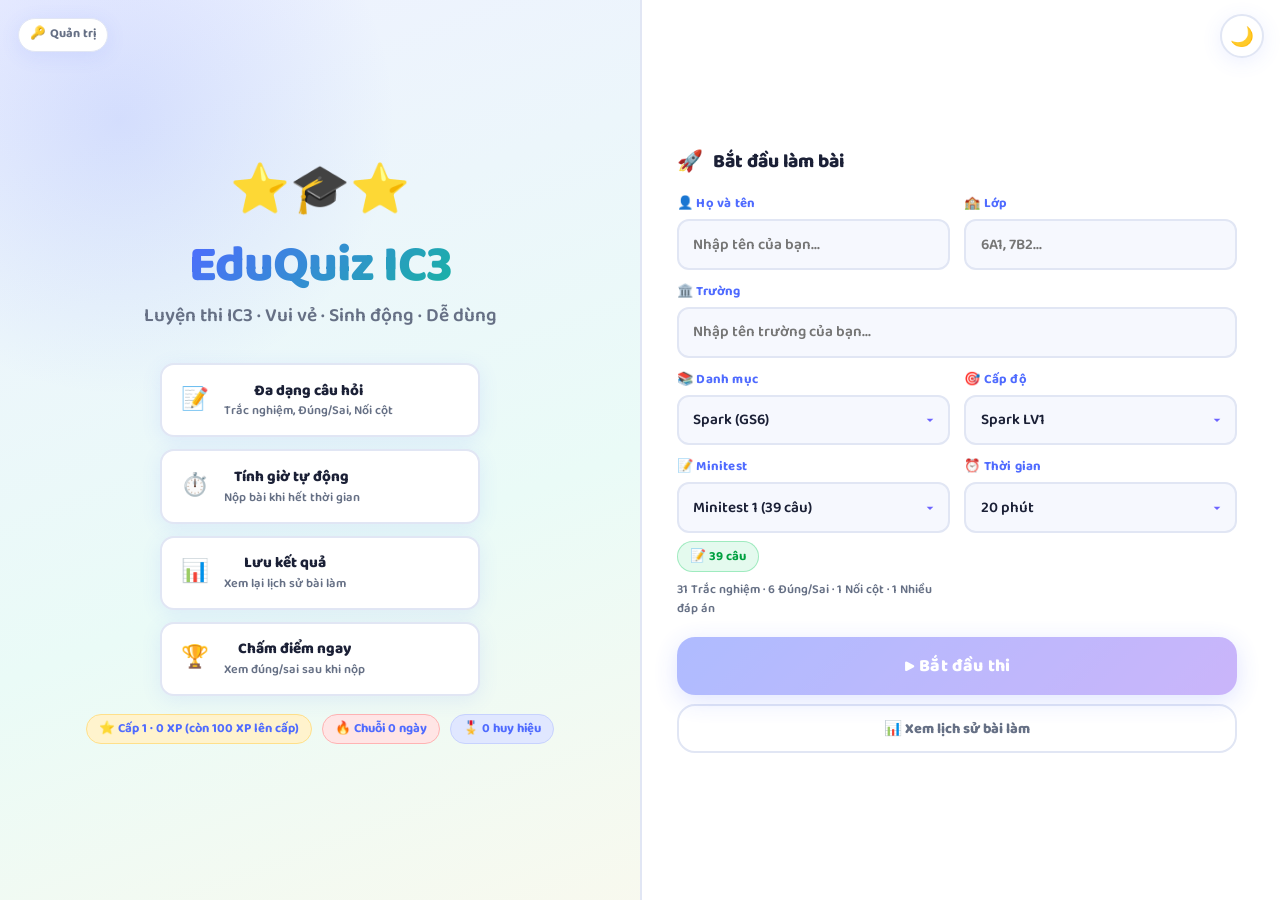
==== commit ddabc350: "UPDATE_FOLDER" ====
--- a/index.html
+++ b/index.html
@@ -16,11 +16,7 @@
 
 <!-- ── Lối vào khu quản trị (chỉ hiện ở màn lobby, ẩn lúc làm bài) ── -->
 <a href="ic3-dashboard.html" target="_blank" rel="noopener" id="adminEntryLink"
-   title="Dành cho giáo viên / quản trị viên"
-   style="position:fixed;top:18px;left:18px;z-index:500;font-size:.78rem;font-weight:700;
-          color:var(--muted);text-decoration:none;display:flex;align-items:center;gap:4px;
-          padding:.4rem .7rem;border-radius:100px;background:var(--card);border:1.5px solid var(--border);
-          box-shadow:var(--shadow);transition:all .2s;">
+   title="Dành cho giáo viên / quản trị viên" class="admin-entry-link">
   🔑 <span class="admin-link-label">Quản trị</span>
 </a>
 
@@ -66,7 +62,7 @@
     </div>
 
     <!-- Streak / XP / huy hiệu của học sinh trên MÁY này (js/gamification.js) -->
-    <div id="lobbyGameStrip" style="margin-top:18px;"></div>
+    <div id="lobbyGameStrip" class="lobby-game-strip"></div>
   </div>
 
   <!-- Right: form -->
@@ -142,10 +138,7 @@
     </div>
     <button type="button" class="btn-submit-top" onclick="confirmSubmit()">Nộp bài ✓</button>
     <button type="button" onclick="toggleTheme()" title="Chế độ sáng/tối"
-      style="background:none;border:1.5px solid var(--border);border-radius:50%;width:36px;height:36px;
-             font-size:1rem;cursor:pointer;display:flex;align-items:center;justify-content:center;
-             flex-shrink:0;transition:all .2s;color:var(--text);"
-      id="themeToggleExam" onmouseover="this.style.borderColor='var(--purple)'" onmouseout="this.style.borderColor='var(--border)'">🌙</button>
+      class="theme-toggle-exam" id="themeToggleExam">🌙</button>
   </div>
   <div class="progress-bar-wrap"><div class="progress-bar-fill" id="progressFill" style="width:0%"></div></div>
   <div class="exam-body">
@@ -166,7 +159,7 @@
      RESULT
      ═══════════════════════════════════ -->
 <div id="result" style="display:none;min-height:100vh;align-items:center;justify-content:center;padding:2rem 1rem;flex-direction:column;position:relative;overflow:hidden;">
-  <div style="position:absolute;inset:0;background:radial-gradient(ellipse at center top,rgba(108,99,255,.15),transparent 60%);pointer-events:none;"></div>
+  <div style="position:absolute;inset:0;background:radial-gradient(ellipse at center top,rgba(79,107,255,.15),transparent 60%);pointer-events:none;"></div>
   <div class="result-card">
     <span class="result-emoji" id="resultEmoji">🎉</span>
     <div class="result-score" id="resultScore">0%</div>
--- a/css/theme.css
+++ b/css/theme.css
@@ -1,6 +1,7 @@
 /* ════════════════════════════════════════════════════════════
    EduQuiz — SHARED DESIGN TOKENS
-   Dùng chung cho index.html, ic3-dashboard.html, image-manager.html
+   Dùng chung cho index.html, ic3-dashboard.html, image-manager.html,
+   login.html, admin-users.html
 
    ★ ĐÂY LÀ NƠI DUY NHẤT nên sửa khi đổi màu thương hiệu / bo góc /
    đổ bóng cho toàn bộ nền tảng. Đừng khai báo lại --purple, --bg...
@@ -9,37 +10,48 @@
 
    Cách thêm vào 1 trang mới:
      <link rel="stylesheet" href="css/theme.css">
-   (đặt TRƯỚC style.css hoặc <style> riêng của trang, để trang có
+   (đặt TRƯỚC style.css hoặc CSS riêng của trang, để trang có
    thể ghi đè nếu thật sự cần)
+
+   ── BẢNG MÀU (2026 refresh) ──
+   Primary:  Indigo-blue #4F6BFF  — thương hiệu, nút chính, focus
+   Accent 1: Cyan-teal   #17B3A3 — điểm nhấn phụ, trạng thái "true"
+   Accent 2: Amber       #F6A723 — cảnh báo nhẹ, trạng thái phụ
+   Accent 3: Orange      #FF8A3D — điểm nhấn phụ 2, trạng thái "false"
+   Semantic success/danger (--green/--red) CHỈ dùng để chấm điểm
+   cuối bài (đúng/sai đã biết kết quả) — KHÔNG dùng để tô màu lúc
+   học sinh đang chọn đáp án, để tránh gây hiểu lầm đúng/sai trước
+   khi nộp bài.
    ════════════════════════════════════════════════════════════ */
 
 :root {
   /* Backgrounds */
-  --bg:        #f0f4ff;
+  --bg:        #f3f5fc;
   --surface:   #ffffff;
   --card:      #ffffff;
-  --card2:     #f6f8ff;
-  --border:    #d0d8f0;
+  --card2:     #f6f8fe;
+  --border:    #e1e6f4;
 
   /* Text */
-  --text:      #1a1f3d;
-  --muted:     #6b7280;
+  --text:      #1b2036;
+  --muted:     #667085;
 
-  /* Brand palette (indigo-purple) */
-  --purple:    #6c63ff;
-  --purple-lt: #ede9ff;
-  --teal:      #00c9a0;
-  --teal-lt:   #d6faf3;
-  --red:       #ff5252;
-  --red-lt:    #ffe5e5;
-  --yellow:    #ffb300;
-  --yellow-lt: #fff8e1;
-  --green:     #00c853;
-  --green-lt:  #e8f5e9;
-  --orange:    #ff7043;
-  --blue:      #2979ff;
-  --blue-lt:   #e3eeff;
-  --pink:      #e040fb;
+  /* Brand palette (indigo-blue primary) */
+  --purple:    #4f6bff;   /* primary brand / interactive accent */
+  --purple-lt: #ecf0ff;
+  --teal:      #17b3a3;   /* secondary accent — "true" state, highlights */
+  --teal-lt:   #e3faf6;
+  --red:       #f0483e;   /* semantic danger — grading / errors ONLY */
+  --red-lt:    #fde8e7;
+  --yellow:    #f6a723;   /* tertiary accent — warnings, notices */
+  --yellow-lt: #fff6e3;
+  --green:     #21b36b;   /* semantic success — grading ONLY */
+  --green-lt:  #e4faee;
+  --orange:    #ff8a3d;   /* secondary accent 2 — "false" state, highlights */
+  --orange-lt: #ffefe2;
+  --blue:      #2e8cf0;   /* secondary accent 3 */
+  --blue-lt:   #e7f2fe;
+  --pink:      #dd4fa6;
 
   /* Aliases */
   --accent1: var(--purple);
@@ -48,18 +60,21 @@
   --accent4: var(--yellow);
   --accent5: var(--green);
 
-  --color-text-primary:   #1a1f3d;
-  --color-text-secondary: #6b7280;
+  --color-text-primary:   #1b2036;
+  --color-text-secondary: #667085;
 
   /* Layout */
   --radius:    18px;
   --radius-sm: 12px;
-  --shadow:    0 4px 20px rgba(108,99,255,.1);
-  --shadow-lg: 0 8px 40px rgba(108,99,255,.16);
+  --gap-sm: .6rem;
+  --gap-md: 1.2rem;
+  --gap-lg: 2rem;
+  --shadow:    0 4px 20px rgba(79,107,255,.10);
+  --shadow-lg: 0 10px 40px rgba(79,107,255,.16);
 
-  --lobby-bg: linear-gradient(160deg,#eef2ff 0%,#f0fdf9 50%,#fff8e1 100%);
-  --lobby-blob1: rgba(108,99,255,.18);
-  --lobby-blob2: rgba(0,201,160,.18);
+  --lobby-bg: linear-gradient(160deg,#eef1ff 0%,#eafbf7 50%,#fff8ea 100%);
+  --lobby-blob1: rgba(79,107,255,.16);
+  --lobby-blob2: rgba(23,179,163,.16);
 
   /* ── Alias cho tên biến cũ của ic3-dashboard.html ──
      Giữ lại để không phải sửa từng chỗ dùng trong file đó.
@@ -77,8 +92,8 @@
   --sidebar-active-bg:   var(--purple-lt);
   --input-bg:            var(--card2);
   --modal-overlay:       rgba(17, 24, 39, 0.6);
-  --shadow-card:       0 4px 0 #c7d2fe, 0 6px 20px rgba(99,102,241,0.12);
-  --shadow-card-hover: 0 6px 0 #a5b4fc, 0 10px 30px rgba(99,102,241,0.2);
+  --shadow-card:       0 4px 0 #c9d3ff, 0 6px 20px rgba(79,107,255,0.12);
+  --shadow-card-hover: 0 6px 0 #a9b8ff, 0 10px 30px rgba(79,107,255,0.2);
   --shadow-btn:        0 3px 0 rgba(0,0,0,0.25);
   --tag-elementary-bg:   #d1fae5;
   --tag-elementary-text: #065f46;
@@ -96,17 +111,18 @@
   --border:    #2e3358;
   --text:      #e8eaf6;
   --muted:     #8892c8;
-  --purple-lt: rgba(108,99,255,.18);
-  --teal-lt:   rgba(0,201,160,.15);
-  --red-lt:    rgba(255,82,82,.15);
-  --yellow-lt: rgba(255,179,0,.12);
-  --green-lt:  rgba(0,200,83,.12);
-  --blue-lt:   rgba(41,121,255,.15);
+  --purple-lt: rgba(79,107,255,.18);
+  --teal-lt:   rgba(23,179,163,.15);
+  --red-lt:    rgba(240,72,62,.15);
+  --yellow-lt: rgba(246,167,35,.12);
+  --green-lt:  rgba(33,179,107,.12);
+  --orange-lt: rgba(255,138,61,.15);
+  --blue-lt:   rgba(46,140,240,.15);
   --shadow:    0 4px 24px rgba(0,0,0,.4);
   --shadow-lg: 0 8px 40px rgba(0,0,0,.5);
   --lobby-bg:  linear-gradient(160deg,#0d0f1a 0%,#111428 50%,#160f1a 100%);
-  --lobby-blob1: rgba(108,99,255,.25);
-  --lobby-blob2: rgba(0,201,160,.2);
+  --lobby-blob1: rgba(79,107,255,.25);
+  --lobby-blob2: rgba(23,179,163,.2);
   --color-text-primary:   #e8eaf6;
   --color-text-secondary: #8892c8;
 
@@ -118,7 +134,7 @@
   --text-secondary: var(--muted);
   --text-muted: #6b7280;
   --border-color: var(--border);
-  --sidebar-active-bg: rgba(108,99,255,.18);
+  --sidebar-active-bg: rgba(79,107,255,.18);
   --input-bg: var(--card2);
   --modal-overlay: rgba(0,0,0,.7);
 }
--- a/style.css
+++ b/style.css
@@ -217,7 +217,7 @@
 .form-group input:focus,
 .form-group select:focus {
   border-color: var(--purple);
-  box-shadow: 0 0 0 3px rgba(108,99,255,.15);
+  box-shadow: 0 0 0 3px rgba(79,107,255,.15);
   background: var(--card);
 }
 .form-group select {
@@ -244,7 +244,7 @@
   letter-spacing: .3px;
   margin-top: .4rem;
   transition: transform .15s, box-shadow .15s, opacity .15s;
-  box-shadow: 0 6px 24px rgba(108,99,255,.4);
+  box-shadow: 0 6px 24px rgba(79,107,255,.4);
   position: relative;
   overflow: hidden;
 }
@@ -259,7 +259,7 @@
 .btn-start:hover:not(:disabled)::after { opacity: 1 }
 .btn-start:hover:not(:disabled) {
   transform: translateY(-2px);
-  box-shadow: 0 10px 32px rgba(108,99,255,.5);
+  box-shadow: 0 10px 32px rgba(79,107,255,.5);
 }
 .btn-start:active:not(:disabled) { transform: translateY(0) }
 .btn-start:disabled { opacity: .45; cursor: not-allowed }
@@ -273,11 +273,11 @@
   padding: .3rem .75rem;
   border-radius: 100px;
   background: var(--purple-lt);
-  border: 1.5px solid rgba(108,99,255,.3);
+  border: 1.5px solid rgba(79,107,255,.3);
   color: var(--purple);
 }
 .chip.green { background: var(--green-lt); border-color: rgba(0,200,83,.3); color: #00a040 }
-.chip.purple { background: var(--purple-lt); border-color: rgba(108,99,255,.3); color: var(--purple) }
+.chip.purple { background: var(--purple-lt); border-color: rgba(79,107,255,.3); color: var(--purple) }
 
 /* ══════════════════════════════════════════════
    EXAM LAYOUT
@@ -329,7 +329,7 @@
   align-items: center;
   gap: .5rem;
   background: var(--purple-lt);
-  border: 2px solid rgba(108,99,255,.25);
+  border: 2px solid rgba(79,107,255,.25);
   border-radius: 100px;
   padding: .4rem 1rem;
   margin-left: auto;
@@ -486,7 +486,7 @@
   font-size: .9rem;
   font-weight: 700;
   color: #fff;
-  box-shadow: 0 4px 12px rgba(108,99,255,.35);
+  box-shadow: 0 4px 12px rgba(79,107,255,.35);
 }
 
 .q-meta { display: flex; flex-direction: column; gap: .35rem; flex: 1 }
@@ -504,7 +504,7 @@
   border-radius: 100px;
   background: var(--purple-lt);
   color: var(--purple);
-  border: 1.5px solid rgba(108,99,255,.25);
+  border: 1.5px solid rgba(79,107,255,.25);
   width: fit-content;
 }
 
@@ -519,7 +519,7 @@
 /* Image illustration area */
 .img-illus {
   background: var(--purple-lt);
-  border: 2px solid rgba(108,99,255,.2);
+  border: 2px solid rgba(79,107,255,.2);
   border-radius: var(--radius-sm);
   padding: .6rem;
   margin-bottom: 1rem;
@@ -599,15 +599,21 @@
   border-color: var(--purple);
   background: var(--purple-lt);
   transform: translateX(4px);
-  box-shadow: 0 4px 16px rgba(108,99,255,.2);
-}
-/* Color variants for selected */
-.option-btn.selected.c0 { border-color: var(--pink);   background: rgba(224,64,251,.1) }
-.option-btn.selected.c1 { border-color: var(--yellow);  background: var(--yellow-lt) }
-.option-btn.selected.c2 { border-color: var(--teal);   background: var(--teal-lt) }
-.option-btn.selected.c3 { border-color: var(--orange);  background: rgba(255,112,67,.1) }
-.option-btn.selected.c4 { border-color: var(--blue);    background: var(--blue-lt) }
-.option-btn.selected.c5 { border-color: var(--green);   background: var(--green-lt) }
+  box-shadow: 0 4px 16px rgba(79,107,255,.2);
+}
+/* Trạng thái "đã chọn" dùng MỘT màu nhất quán (brand primary) cho mọi đáp án —
+   trước đây tô màu cầu vồng theo vị trí (kể cả xanh lá), khiến học sinh dễ
+   nhầm là hệ thống đang báo đúng/sai trước khi nộp bài. Việc "đã chọn" chỉ
+   cần rõ ràng, không cần phân biệt màu theo thứ tự. */
+.option-btn.selected.c0,
+.option-btn.selected.c1,
+.option-btn.selected.c2,
+.option-btn.selected.c3,
+.option-btn.selected.c4,
+.option-btn.selected.c5 {
+  border-color: var(--purple);
+  background: var(--purple-lt);
+}
 
 /* Letter marker */
 .option-marker {
@@ -627,7 +633,7 @@
   background: var(--purple);
   border-color: var(--purple);
   color: #fff;
-  box-shadow: 0 2px 8px rgba(108,99,255,.4);
+  box-shadow: 0 2px 8px rgba(79,107,255,.4);
 }
 .option-btn:hover .option-marker { border-color: var(--purple); color: var(--purple) }
 .option-btn.multi-style .option-marker { border-radius: 8px }
@@ -670,8 +676,10 @@
   transition: all .15s;
 }
 .tf-btn:hover { border-color: var(--purple); color: var(--purple); background: var(--purple-lt) }
-.tf-btn.selected-true  { border-color: var(--teal); background: var(--teal-lt); color: #008060 }
-.tf-btn.selected-false { border-color: var(--red);  background: var(--red-lt);  color: #cc0000 }
+/* Chỉ đánh dấu ĐÃ CHỌN (chưa biết đúng/sai) — dùng xanh dương/cam thay vì
+   xanh lá/đỏ để học sinh không nhầm đây là kết quả chấm điểm. */
+.tf-btn.selected-true  { border-color: var(--blue);   background: var(--blue-lt);   color: #1c5fad }
+.tf-btn.selected-false { border-color: var(--orange); background: var(--orange-lt); color: #a4530f }
 
 /* ══════════════════════════════════════════════
    MATCHING — Drag & Drop
@@ -716,8 +724,8 @@
 .match-region-wrap img { width: 100%; height: auto; display: block; }
 .match-region-hotspot {
   position: absolute;
-  border: 2px dashed rgba(108,99,255,.55);
-  background: rgba(108,99,255,.08);
+  border: 2px dashed rgba(79,107,255,.55);
+  background: rgba(79,107,255,.08);
   border-radius: 8px;
   cursor: pointer;
   padding: 0;
@@ -725,7 +733,7 @@
 }
 .match-region-hotspot:hover {
   border-color: var(--purple);
-  background: rgba(108,99,255,.22);
+  background: rgba(79,107,255,.22);
   transform: scale(1.03);
 }
 .match-region-hotspot.matched {
@@ -779,7 +787,7 @@
   margin-bottom: 1rem;
   padding: .8rem;
   background: var(--purple-lt);
-  border: 2px solid rgba(108,99,255,.2);
+  border: 2px solid rgba(79,107,255,.2);
   border-radius: var(--radius-sm);
   min-height: 56px;
 }
@@ -801,13 +809,13 @@
 .drag-chip:active, .drag-chip.dragging { cursor:grabbing; opacity:.5; transform:scale(.93) }
 .drag-chip.tap-selected {
   border-color: var(--purple); color: var(--purple); background: var(--purple-lt);
-  box-shadow: 0 0 0 4px rgba(108,99,255,.25);
+  box-shadow: 0 0 0 4px rgba(79,107,255,.25);
   transform: translateY(-3px);
 }
 .match-hint {
   font-size: .85rem; color: var(--purple);
   background: var(--purple-lt);
-  border: 1.5px solid rgba(108,99,255,.25);
+  border: 1.5px solid rgba(79,107,255,.25);
   border-radius: var(--radius-sm);
   padding: .55rem .9rem;
   margin-bottom: .75rem;
@@ -853,7 +861,7 @@
   color: var(--purple);
   background: var(--purple-lt);
   transform: translateY(-1px);
-  box-shadow: 0 4px 16px rgba(108,99,255,.2);
+  box-shadow: 0 4px 16px rgba(79,107,255,.2);
 }
 .btn-nav:disabled { opacity:.3; cursor:not-allowed }
 .btn-flag {
@@ -873,11 +881,11 @@
   background: linear-gradient(135deg, var(--purple), #8b5cf6);
   border-color: transparent;
   color: #fff;
-  box-shadow: 0 4px 16px rgba(108,99,255,.35);
+  box-shadow: 0 4px 16px rgba(79,107,255,.35);
 }
 .btn-next-primary:hover {
   transform: translateY(-1px) !important;
-  box-shadow: 0 8px 24px rgba(108,99,255,.45) !important;
+  box-shadow: 0 8px 24px rgba(79,107,255,.45) !important;
   border-color: transparent !important;
   color: #fff !important;
 }
@@ -1053,7 +1061,7 @@
 .btn-export {
   padding: .5rem 1.1rem;
   background: var(--purple-lt);
-  border: 1.5px solid rgba(108,99,255,.3);
+  border: 1.5px solid rgba(79,107,255,.3);
   color: var(--purple);
   border-radius: var(--radius-sm);
   font-family: 'Baloo 2', sans-serif;
@@ -1062,7 +1070,7 @@
   cursor: pointer;
   transition: all .15s;
 }
-.btn-export:hover { background:rgba(108,99,255,.2) }
+.btn-export:hover { background:rgba(79,107,255,.2) }
 .btn-danger {
   padding: .5rem 1.1rem;
   background: var(--red-lt);
@@ -1221,3 +1229,27 @@
   .result-stat { padding: .8rem .5rem }
   .result-stat-val { font-size: 1.5rem }
 }
+
+/* ============================================================
+   UTILITY CLASSES bổ sung
+   (thay cho style="..." nội tuyến còn sót trong index.html)
+   ============================================================ */
+.admin-entry-link {
+  position: fixed; top: 18px; left: 18px; z-index: 500;
+  font-size: .78rem; font-weight: 700;
+  color: var(--muted); text-decoration: none;
+  display: flex; align-items: center; gap: 4px;
+  padding: .4rem .7rem; border-radius: 100px;
+  background: var(--card); border: 1.5px solid var(--border);
+  box-shadow: var(--shadow); transition: all .2s;
+}
+.admin-entry-link:hover { border-color: var(--purple); color: var(--purple) }
+
+.theme-toggle-exam {
+  background: none; border: 1.5px solid var(--border); border-radius: 50%;
+  width: 36px; height: 36px; font-size: 1rem; cursor: pointer;
+  display: flex; align-items: center; justify-content: center;
+  flex-shrink: 0; transition: all .2s; color: var(--text);
+}
+.theme-toggle-exam:hover { border-color: var(--purple) }
+.lobby-game-strip { margin-top: 18px; }
